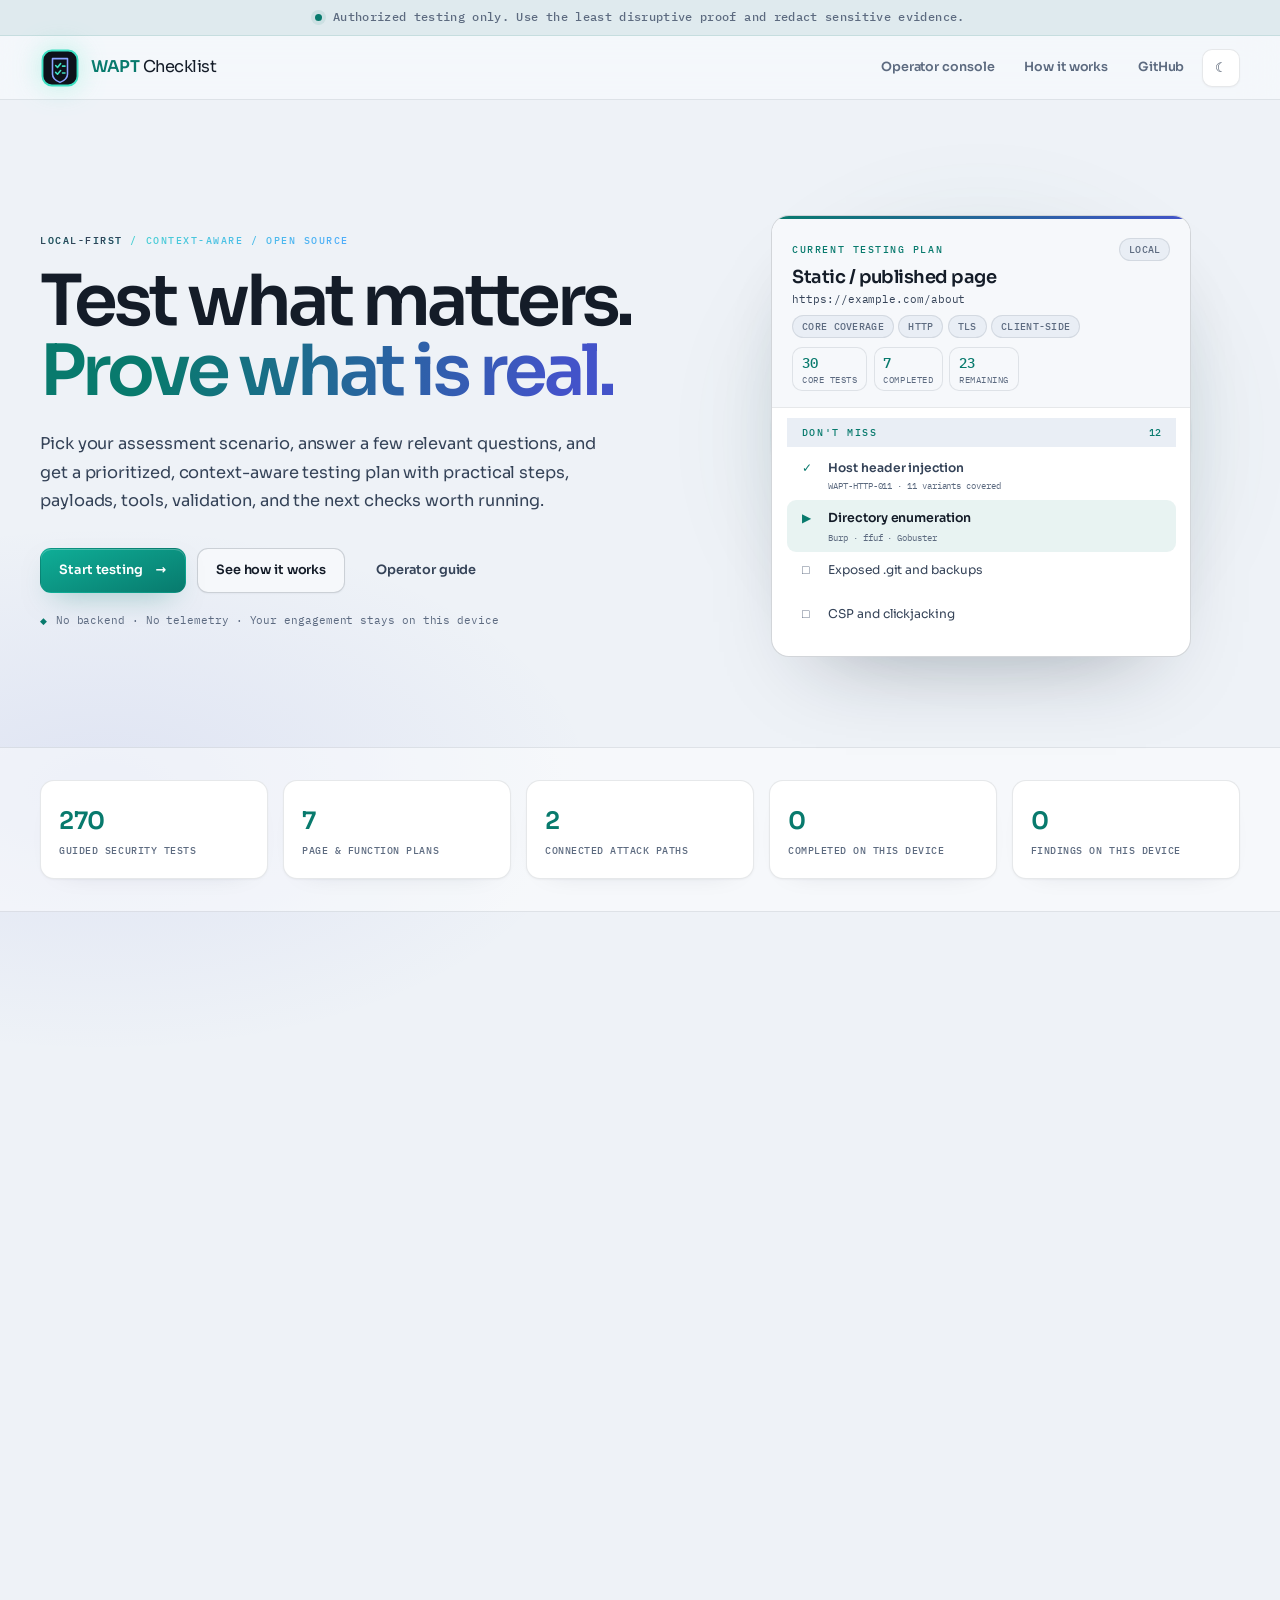
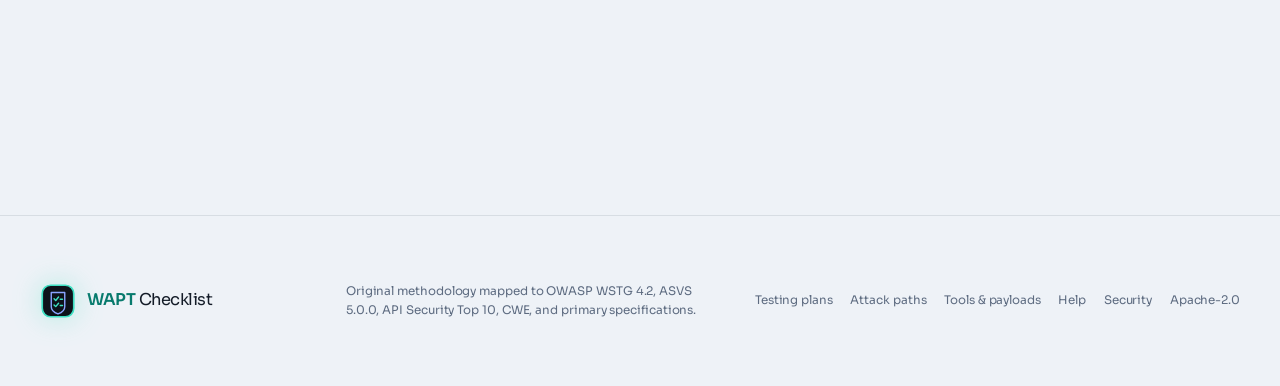
==== index.html @ 15ce688b "Practical-variant wave 1: JWT and OAuth/OIDC/SAML complete (r15) JWT 18/18 and OAuth/SAML 22/22 cata" ====
<!doctype html>
<html lang="en">
<head>
  <meta charset="utf-8">
  <meta name="viewport" content="width=device-width, initial-scale=1">
  <meta name="description" content="A practical VAPT operator console that builds a context-aware testing plan from your assessment scenario, with prioritized tests, payloads, tools, evidence, and local-only engagement progress.">
  <meta name="theme-color" content="#090d13">
  <meta http-equiv="Content-Security-Policy" content="default-src 'self'; connect-src 'self'; script-src 'self'; style-src 'self'; img-src 'self' data:; font-src 'self'; frame-src 'none'; object-src 'none'; base-uri 'self'; form-action 'self'">
  <title>WAPT Checklist — Practical VAPT operator console</title>
  <link rel="icon" href="assets/logo.svg" type="image/svg+xml">
  <link rel="preload" href="assets/fonts/sora-400.woff2" as="font" type="font/woff2" crossorigin>
  <link rel="preload" href="assets/fonts/sora-600.woff2" as="font" type="font/woff2" crossorigin>
  <link rel="prefetch" href="app.html" as="document">
  <script src="js/ui/theme-boot.js?v=1.0.0-r15"></script>
  <link rel="stylesheet" href="css/styles.css?v=1.0.0-r15">
  <link rel="stylesheet" href="css/polish.css?v=1.0.0-r15">
<link rel="stylesheet" href="css/identity.css?v=1.0.0-r15">
  <script type="module" src="js/ui/home.js?v=1.0.0-r15"></script>
</head>
<body>
  <a class="skip-link" href="#main">Skip to content</a>
  <div class="site-alert" role="note">
    <span class="status-dot" aria-hidden="true"></span>
    Authorized testing only. Use the least disruptive proof and redact sensitive evidence.
  </div>
  <header class="site-header">
    <a class="brand" href="index.html" aria-label="WAPT Checklist home">
      <img src="assets/logo.svg" width="40" height="40" alt="">
      <span><strong>WAPT</strong> Checklist</span>
    </a>
    <nav class="header-nav" aria-label="Primary navigation">
      <a href="app.html#dashboard">Operator console</a>
      <a href="methodology.html">How it works</a>
      <a href="https://github.com/AmitPal-CyberBuddy/WAPT-Checklist">GitHub</a>
      <button class="icon-button" type="button" data-theme-toggle aria-label="Switch color theme" title="Switch color theme">◐</button>
    </nav>
  </header>

  <main id="main">
    <section class="hero shell" aria-labelledby="hero-title">
      <div class="hero-copy">
        <p class="eyebrow"><span>LOCAL-FIRST</span> / CONTEXT-AWARE / OPEN SOURCE</p>
        <h1 id="hero-title">Test what matters.<br><em>Prove what is real.</em></h1>
        <p class="hero-lede">Pick your assessment scenario, answer a few relevant questions, and get a prioritized, context-aware testing plan with practical steps, payloads, tools, validation, and the next checks worth running.</p>
        <div class="hero-actions">
          <a class="button button-primary" href="app.html#dashboard" data-primary-action>Start testing <span aria-hidden="true">→</span></a>
          <a class="button button-secondary" href="methodology.html">See how it works</a>
          <a class="button button-quiet" href="docs.html?doc=operating">Operator guide</a>
        </div>
        <p class="privacy-note"><span aria-hidden="true">◆</span> No backend · No telemetry · Your engagement stays on this device</p>
      </div>
      <div class="hero-visual">
        <div class="hero-preview" role="img" aria-label="Preview of a static-page testing plan showing core coverage and prioritized tests.">
          <header class="hero-preview-head">
            <div class="hero-preview-kicker"><span class="micro-label">CURRENT TESTING PLAN</span><span class="chip">LOCAL</span></div>
            <h2>Static / published page</h2>
            <p>https://example.com/about</p>
            <div class="chip-row assessment-chips">
              <span class="chip">Core coverage</span>
              <span class="chip">HTTP</span>
              <span class="chip">TLS</span>
              <span class="chip">Client-side</span>
            </div>
            <div class="assessment-stats">
              <div class="assessment-stat"><strong>30</strong><span>core tests</span></div>
              <div class="assessment-stat"><strong>7</strong><span>completed</span></div>
              <div class="assessment-stat"><strong>23</strong><span>remaining</span></div>
            </div>
          </header>
          <section class="hero-preview-surface">
            <header><span class="micro-label">DON'T MISS</span><span>12</span></header>
            <ul>
              <li class="is-done"><span class="hero-preview-mark" aria-hidden="true">✓</span><span><strong>Host header injection</strong><small>WAPT-HTTP-011 · 11 variants covered</small></span></li>
              <li class="is-next"><span class="hero-preview-mark" aria-hidden="true">▶</span><span><strong>Directory enumeration</strong><small>Burp · ffuf · Gobuster</small></span></li>
              <li><span class="hero-preview-mark" aria-hidden="true">□</span><span>Exposed .git and backups</span></li>
              <li><span class="hero-preview-mark" aria-hidden="true">□</span><span>CSP and clickjacking</span></li>
            </ul>
          </section>
        </div>
      </div>
    </section>

    <section class="stats-band product-proof" aria-labelledby="proof-title">
      <h2 class="sr-only" id="proof-title">Built for practical testing</h2>
      <div class="project-metrics shell" aria-live="polite">
        <div class="project-metric"><strong data-project-metric="production_items" data-count-up>—</strong><span>Guided security tests</span></div>
        <div class="project-metric"><strong data-count-up>16</strong><span>Page &amp; function plans</span></div>
        <div class="project-metric"><strong data-project-metric="attack_chains" data-count-up>—</strong><span>Connected attack paths</span></div>
        <div class="project-metric"><strong data-stat="tested">0</strong><span>Completed on this device</span></div>
        <div class="project-metric"><strong data-stat="findings">0</strong><span>Findings on this device</span></div>
      </div>
    </section>

    <section class="section shell" aria-labelledby="workflow-title" data-reveal>
      <div class="section-heading">
        <p class="eyebrow">FROM SCOPE TO RETEST</p>
        <h2 id="workflow-title">One deliberate assessment loop</h2>
        <p>The workspace carries each engagement from scoping through evidence, reporting, and retesting.</p>
      </div>
      <ol class="pipeline">
        <li><strong>Scope</strong><span>Type, authentication, features.</span></li>
        <li><strong>Discover</strong><span>Recon, assets, routes, attack surface.</span></li>
        <li><strong>Prioritize</strong><span>Core checks first, specialist work when needed.</span></li>
        <li><strong>Test &amp; validate</strong><span>Practical steps, observations, and false-positive checks.</span></li>
        <li><strong>Report</strong><span>Validated impact and redacted evidence.</span></li>
        <li><strong>Retest</strong><span>Verdicts, variant coverage, residual risk.</span></li>
      </ol>
    </section>

    <section class="section shell" aria-labelledby="chains-title" data-reveal>
      <div class="section-heading">
        <p class="eyebrow">ATTACK PATHS</p>
        <h2 id="chains-title">Connected attack hypotheses</h2>
        <p>Directed graphs over stable test IDs, with per-node status and unlock hints inside the workspace.</p>
      </div>
      <div class="chain-preview" data-chain-preview aria-live="polite"><span class="sr-only">Loading attack chains…</span><div class="skeleton-stack" aria-hidden="true"><span class="skeleton wide"></span><span class="skeleton"></span><span class="skeleton short"></span></div></div>
    </section>

    <section class="section shell" aria-labelledby="product-title" data-reveal>
      <div class="section-heading">
        <p class="eyebrow">A METHODOLOGY, NOT A PAYLOAD DUMP</p>
        <h2 id="product-title">Built for the full assessment loop</h2>
        <p>Scope, test, validate, evidence, report, and retest from one static workspace.</p>
      </div>
      <div class="feature-grid">
        <article class="feature-card">
          <span class="feature-number">01</span>
          <h3>Context-driven plan</h3>
          <p>Set application type, authentication, and features. The workspace lists only the tests that apply — Host Header, CSP, JWT, IDOR — each with variants and copyable payloads.</p>
          <a href="app.html#dashboard">Start testing <span aria-hidden="true">→</span></a>
        </article>
        <article class="feature-card">
          <span class="feature-number">02</span>
          <h3>Know what to try next</h3>
          <p>Each test connects to the variants, tools, follow-up checks, observable behavior, and validation needed to prove real impact.</p>
          <a href="app.html#dashboard">Open a testing plan <span aria-hidden="true">→</span></a>
        </article>
        <article class="feature-card">
          <span class="feature-number">03</span>
          <h3>Private tester workflow</h3>
          <p>Statuses, notes, findings, and exports stay in localStorage. There is no account, sync service, or analytics endpoint.</p>
          <a href="app.html#dashboard">View workspace <span aria-hidden="true">→</span></a>
        </article>
      </div>
    </section>

    <section class="section principles-section" data-reveal>
      <div class="shell principles-layout">
        <div>
          <p class="eyebrow">OPERATING PRINCIPLES</p>
          <h2>Safe by default.<br>Rigorous by design.</h2>
        </div>
        <ul class="principle-list">
          <li><span>01</span><div><strong>Context before coverage</strong><p>Unknown answers widen the plan. Known exclusions reduce noise without deleting your recorded work.</p></div></li>
          <li><span>02</span><div><strong>Evidence before severity</strong><p>A scanner lead, absent header, or theoretical path is not a finding until behavior and impact are demonstrated.</p></div></li>
          <li><span>03</span><div><strong>Do no harm</strong><p>Disruptive methods carry stop conditions. Destructive and denial-of-service material remains review-only.</p></div></li>
        </ul>
      </div>
    </section>
  </main>

  <footer class="site-footer">
    <div class="shell site-footer-grid">
      <div class="brand footer-brand"><img src="assets/logo.svg" width="36" height="36" alt=""><span><strong>WAPT</strong> Checklist</span></div>
      <p>Original methodology mapped to OWASP WSTG 4.2, ASVS 5.0.0, API Security Top 10, CWE, and primary specifications.</p>
      <nav aria-label="Footer"><a href="app.html#dashboard">Testing plans</a><a href="app.html#chains">Attack paths</a><a href="app.html#payloads">Tools &amp; payloads</a><a href="docs.html?doc=operating">Help</a><a href="docs.html?doc=security">Security</a><a href="docs.html?doc=license">Apache-2.0</a></nav>
    </div>
  </footer>
</body>
</html>
---- css/styles.css ----
@font-face{font-family:Sora;src:url('../assets/fonts/sora-400.woff2') format('woff2');font-weight:400;font-style:normal;font-display:swap}
@font-face{font-family:Sora;src:url('../assets/fonts/sora-600.woff2') format('woff2');font-weight:600;font-style:normal;font-display:swap}
@font-face{font-family:'IBM Plex Mono';src:url('../assets/fonts/ibm-plex-mono-400.woff2') format('woff2');font-weight:400;font-style:normal;font-display:swap}
@font-face{font-family:'IBM Plex Mono';src:url('../assets/fonts/ibm-plex-mono-500.woff2') format('woff2');font-weight:500;font-style:normal;font-display:swap}

:root{
  color-scheme:dark;
  --paper:#07090d;--paper-2:#0a0e14;--surface:rgba(14,18,26,.78);--surface-2:rgba(21,27,38,.88);--surface-3:rgba(32,40,56,.92);
  --ink:#eef3f8;--ink-2:#c5ced8;--muted:#8b97a8;--brand:#3ee0c2;--brand-soft:rgba(62,224,194,.12);--accent-2:#8aa4ff;
  --high:#ff6b7a;--high-bg:rgba(255,107,122,.12);--high-line:rgba(255,107,122,.32);
  --med:#ffc857;--med-bg:rgba(255,200,87,.12);--med-line:rgba(255,200,87,.32);
  --low:#3ee0a6;--low-bg:rgba(62,224,166,.12);--low-line:rgba(62,224,166,.32);
  --info:#7aa2ff;--info-bg:rgba(122,162,255,.12);--info-line:rgba(122,162,255,.32);
  --line:rgba(197,206,216,.13);--line-strong:rgba(197,206,216,.22);--shadow:0 24px 70px rgba(0,0,0,.32);
  --radius:18px;--radius-sm:10px;--focus:0 0 0 4px rgba(62,224,194,.28);--section-space:clamp(4.75rem,7.5vw,6.5rem);
  --font-sans:Sora,ui-sans-serif,system-ui,-apple-system,"Segoe UI",sans-serif;
  --font-mono:'IBM Plex Mono',ui-monospace,"SF Mono",Menlo,Consolas,monospace;
}

:root[data-theme='light']{
  color-scheme:light;--paper:#f4f7fb;--paper-2:#edf2f7;--surface:rgba(255,255,255,.84);--surface-2:rgba(255,255,255,.94);--surface-3:rgba(234,240,247,.98);
  --ink:#101828;--ink-2:#344054;--muted:#5c6672;--brand:#087f6c;--brand-soft:rgba(8,127,108,.09);--accent-2:#344fb3;
  --high:#c41212;--high-bg:rgba(196,18,18,.08);--high-line:rgba(196,18,18,.25);
  --med:#a03e00;--med-bg:rgba(160,62,0,.08);--med-line:rgba(160,62,0,.24);
  --low:#016a3e;--low-bg:rgba(1,106,62,.08);--low-line:rgba(1,106,62,.24);
  --info:#175cd3;--info-bg:rgba(23,92,211,.08);--info-line:rgba(23,92,211,.24);
  --line:rgba(16,24,40,.11);--line-strong:rgba(16,24,40,.2);--shadow:0 24px 60px rgba(16,24,40,.13);
}

*{box-sizing:border-box}
html{scroll-behavior:smooth}
body{margin:0;background:var(--paper);color:var(--ink);font:400 15px/1.65 var(--font-sans);text-rendering:optimizeLegibility;transition:background-color .2s ease,color .2s ease}
body:not(.app-body){background-image:radial-gradient(circle at 76% 12%,rgba(62,224,194,.08),transparent 24rem),radial-gradient(circle at 20% 36%,rgba(138,164,255,.05),transparent 25rem)}
button,input{font:inherit}
a{color:inherit;text-decoration:none}
button,a,input{outline:none}a,button,input,select,textarea{transition:border-color .18s ease,background-color .18s ease,color .18s ease,box-shadow .18s ease,transform .18s ease}
button:focus-visible,a:focus-visible,input:focus-visible,[tabindex]:focus-visible{box-shadow:var(--focus);border-color:var(--brand)!important}
button{color:inherit}
img{display:block;max-width:100%}
code,kbd,.eyebrow,.context-kicker{font-family:var(--font-mono)}
kbd{padding:.1rem .38rem;border:1px solid var(--line-strong);border-radius:5px;background:var(--surface-3);font-size:.72rem;color:var(--muted)}
[hidden]{display:none!important}
.sr-only{position:absolute!important;width:1px;height:1px;padding:0;margin:-1px;overflow:hidden;clip:rect(0,0,0,0);white-space:nowrap;border:0}
.skip-link{position:fixed;z-index:1000;top:.75rem;left:.75rem;padding:.65rem 1rem;background:var(--brand);color:#05110f;border-radius:8px;transform:translateY(-180%);transition:transform .15s}
.skip-link:focus{transform:translateY(0)}
.shell{width:min(1180px,calc(100% - 40px));margin-inline:auto}

.site-alert{min-height:36px;display:flex;justify-content:center;align-items:center;gap:.65rem;padding:.4rem 1rem;background:var(--brand-soft);border-bottom:1px solid rgba(62,224,194,.18);color:var(--ink-2);font:500 .72rem/1.4 var(--font-mono);letter-spacing:.03em;text-align:center}
.status-dot{width:7px;height:7px;flex:0 0 auto;border-radius:50%;background:var(--brand);box-shadow:0 0 0 4px var(--brand-soft)}
.site-header{width:min(1180px,calc(100% - 40px));height:82px;margin:auto;display:flex;align-items:center;justify-content:space-between;border-bottom:1px solid var(--line)}
.brand{display:flex;align-items:center;gap:.7rem;font-size:1rem;letter-spacing:-.02em}
.brand span{white-space:nowrap}.brand strong{color:var(--brand);font-weight:600}.brand img{filter:drop-shadow(0 5px 14px rgba(62,224,194,.11))}
.header-nav{display:flex;align-items:center;gap:1.6rem;color:var(--ink-2);font-size:.82rem}
.header-nav a:hover,.site-footer a:hover,.sidebar-foot>a:hover{color:var(--brand)}
.icon-button{display:grid;place-items:center;width:38px;height:38px;padding:0;border:1px solid var(--line);border-radius:10px;background:var(--surface);cursor:pointer}
.icon-button:hover{border-color:var(--line-strong);background:var(--surface-3)}

.hero{min-height:600px;display:grid;grid-template-columns:1.03fr .97fr;gap:clamp(2.5rem,5vw,4.5rem);align-items:center;padding-block:clamp(4rem,6vw,4.75rem)}
.eyebrow{margin:0 0 1.15rem;color:var(--muted);font-size:.69rem;font-weight:500;letter-spacing:.16em;text-transform:uppercase}.eyebrow span{color:var(--brand)}
h1,h2,h3,p{margin-top:0}h1,h2,h3{line-height:1.12;letter-spacing:-.035em}
.hero h1{max-width:720px;margin-bottom:1.35rem;font-size:clamp(2.85rem,5vw,4.65rem);font-weight:600;text-wrap:balance}.hero h1 em{color:var(--brand);font-style:normal}
.hero-lede{max-width:650px;margin-bottom:2rem;color:var(--ink-2);font-size:1.08rem;line-height:1.78}
.hero-actions{display:flex;flex-wrap:wrap;gap:.75rem;margin-bottom:1.2rem}
.button{min-height:46px;display:inline-flex;justify-content:center;align-items:center;gap:.8rem;padding:.75rem 1.15rem;border:1px solid var(--line-strong);border-radius:var(--radius-sm);background:var(--surface);font-size:.82rem;font-weight:600;cursor:pointer}
.button:hover{transform:translateY(-1px);border-color:var(--brand)}.button-primary{background:var(--brand);border-color:var(--brand);color:#04120f}.button-primary:hover{background:#6bead2}.button-secondary{background:var(--surface-2)}.button-quiet{background:transparent;color:var(--ink-2)}
.privacy-note{display:flex;align-items:center;gap:.55rem;color:var(--muted);font:400 .72rem/1.5 var(--font-mono)}.privacy-note span{color:var(--brand);font-size:.55rem}
.hero-visual{position:relative;min-height:430px;display:grid;place-items:center;isolation:isolate}
.hero-visual:before{content:"";position:absolute;width:min(420px,90%);height:min(420px,90%);border:1px solid rgba(62,224,194,.1);border-radius:50%;box-shadow:0 0 80px rgba(62,224,194,.06);pointer-events:none}
.hero-preview{position:relative;z-index:1;width:min(420px,100%);border:1px solid var(--line);border-left:3px solid var(--brand);border-radius:12px;background:var(--surface);box-shadow:var(--shadow);overflow:hidden}
.hero-preview-head{padding:1rem 1.1rem .85rem}
.hero-preview-kicker{display:flex;justify-content:space-between;align-items:center;gap:.6rem;margin-bottom:.35rem}
.hero-preview-kicker .micro-label{margin:0}
.hero-preview-head h2{margin:0 0 .2rem;font-size:1.2rem;letter-spacing:-.03em}
.hero-preview-head>p{margin:0;color:var(--ink-2);font:400 .68rem/1.5 var(--font-mono)}
.hero-preview-head .assessment-chips{margin:.5rem 0 .15rem}
.hero-preview-head .assessment-stats{margin:.55rem 0 0}
.hero-preview-surface{border-top:1px solid var(--line)}
.hero-preview-surface>header{display:flex;justify-content:space-between;align-items:baseline;padding:.5rem .95rem;background:var(--surface-3)}
.hero-preview-surface>header .micro-label{margin:0}
.hero-preview-surface>header span:last-child{color:var(--brand);font:500 .62rem var(--font-mono)}
.hero-preview-surface ul{margin:0;padding:.15rem 0 .25rem;list-style:none}
.hero-preview-surface li{display:flex;align-items:flex-start;gap:.6rem;padding:.4rem .95rem;color:var(--ink-2);font-size:.76rem}
.hero-preview-surface li small{display:block;margin-top:.1rem;color:var(--muted);font:400 .58rem var(--font-mono)}
.hero-preview-mark{width:1.05rem;color:var(--muted);font-family:var(--font-mono)}
.hero-preview-surface li.is-next{background:var(--brand-soft);color:var(--ink)}
.hero-preview-surface li.is-next .hero-preview-mark{color:var(--brand)}
.hero-preview-surface li.is-next strong{font-size:.78rem}

/* Purposeful motion: quiet orientation cues, never required to understand or use the interface. */
::selection{background:rgba(62,224,194,.28);color:var(--ink)}
@keyframes rise-in{from{opacity:0;transform:translateY(16px)}to{opacity:1;transform:translateY(0)}}
@keyframes visual-in{from{opacity:0;transform:translate3d(24px,10px,0) scale(.98)}to{opacity:1;transform:translate3d(0,0,0) scale(1)}}
@keyframes view-in{from{opacity:0;transform:translateY(8px)}to{opacity:1;transform:translateY(0)}}
@keyframes status-pulse{0%,100%{box-shadow:0 0 0 4px var(--brand-soft)}50%{box-shadow:0 0 0 7px transparent}}
.hero-copy>*{animation:rise-in .58s cubic-bezier(.2,.7,.2,1) both}.hero-copy>.eyebrow{animation-delay:.04s}.hero-copy>h1{animation-delay:.1s}.hero-copy>.hero-lede{animation-delay:.17s}.hero-copy>.hero-actions{animation-delay:.24s}.hero-copy>.privacy-note{animation-delay:.31s}
.hero-visual{animation:visual-in .72s .18s cubic-bezier(.2,.7,.2,1) both}.hero-preview{animation:rise-in .6s .22s cubic-bezier(.2,.7,.2,1) both}.status-dot{animation:status-pulse 2.8s ease-in-out infinite}
.content-page .site-header,.document-layout,.workflow-document{animation:rise-in .48s cubic-bezier(.2,.7,.2,1) both}.document-layout,.workflow-document{animation-delay:.08s}.method-hero>div:first-child{animation:rise-in .58s .05s cubic-bezier(.2,.7,.2,1) both}.method-model{animation:visual-in .65s .14s cubic-bezier(.2,.7,.2,1) both}.view:not([hidden]){animation:view-in .28s ease both}

.stats-band{border-block:1px solid var(--line);background:rgba(14,18,26,.35)}
:root[data-theme='light'] .stats-band{background:rgba(255,255,255,.45)}
.stats{min-height:126px;display:grid;grid-template-columns:repeat(4,1fr)}.stat{display:flex;flex-direction:column;justify-content:center;align-items:center;border-right:1px solid var(--line)}.stat:first-child{border-left:1px solid var(--line)}.stat strong{color:var(--brand);font:500 2rem/1 var(--font-mono)}.stat span{margin-top:.5rem;color:var(--muted);font-size:.72rem;text-transform:uppercase;letter-spacing:.08em}
.section{padding-block:var(--section-space)}.section-heading{max-width:710px;margin-bottom:clamp(2rem,4vw,3rem)}.section h2{margin-bottom:1rem;font-size:clamp(2rem,4vw,3.5rem)}.section-heading>p:last-child{color:var(--muted);font-size:1rem}
.feature-grid{display:grid;grid-template-columns:repeat(3,1fr);gap:1rem}.feature-card{min-height:285px;padding:1.6rem;border:1px solid var(--line);border-radius:var(--radius);background:linear-gradient(150deg,var(--surface-2),var(--surface));transition:border-color .2s,transform .2s}.feature-card:hover{border-color:rgba(62,224,194,.35);transform:translateY(-3px)}.feature-number{font:500 .68rem var(--font-mono);color:var(--brand)}.feature-card h3{margin:3.35rem 0 .8rem;font-size:1.3rem}.feature-card p{color:var(--muted);font-size:.84rem}.feature-card a{display:inline-block;margin-top:1rem;color:var(--brand);font-size:.78rem;font-weight:600}
.principles-section{border-top:1px solid var(--line);background:linear-gradient(90deg,rgba(62,224,194,.025),transparent)}.principles-layout{display:grid;grid-template-columns:.8fr 1.2fr;gap:7rem}.principle-list{list-style:none;padding:0;margin:0}.principle-list li{display:grid;grid-template-columns:50px 1fr;gap:1rem;padding:1.4rem 0;border-top:1px solid var(--line)}.principle-list>li>span{color:var(--brand);font:500 .7rem var(--font-mono)}.principle-list strong{font-size:1rem}.principle-list p{margin:.35rem 0 0;color:var(--muted);font-size:.82rem}
.site-footer{min-height:180px;display:grid;grid-template-columns:1fr 1.4fr auto;gap:3rem;align-items:center;border-top:1px solid var(--line);color:var(--muted);font-size:.72rem}.site-footer p{margin:0}.site-footer nav{display:flex;gap:1.1rem}.footer-brand{color:var(--ink)}

/* Application shell */
.app-body{min-height:100vh;overflow-x:hidden;background:var(--paper-2)}
.app-layout{min-height:100vh;display:grid;grid-template-columns:272px minmax(0,1fr)}
.sidebar{position:sticky;top:0;height:100vh;z-index:30;display:flex;flex-direction:column;padding:.8rem .65rem;background:var(--paper);border-right:1px solid var(--line);overflow-y:auto;scrollbar-width:thin}.sidebar-top{display:flex;align-items:center;justify-content:space-between;padding:.2rem .35rem .6rem}.sidebar-close{display:none}.app-nav,.category-nav{margin-top:.7rem}.nav-label-row{display:flex;justify-content:space-between;align-items:center}.nav-label-row>span{color:var(--muted);font:400 .64rem var(--font-mono)}.nav-label{margin:.25rem .7rem .55rem;color:var(--muted);font:500 .61rem var(--font-mono);text-transform:uppercase;letter-spacing:.13em}
.app-nav a,.category-list a{display:flex;align-items:center;gap:.7rem;min-height:36px;padding:.4rem .6rem;border:1px solid transparent;border-radius:9px;color:var(--muted);font-size:.76rem}.app-nav a>span{width:18px;color:var(--ink-2);font-family:var(--font-mono);text-align:center}.app-nav a small{margin-left:auto;padding:.05rem .3rem;border-radius:4px;background:var(--surface-3);font:400 .52rem var(--font-mono)}.app-nav a:hover,.category-list a:hover{color:var(--ink);background:var(--surface)}.app-nav a[aria-current='page']{color:var(--brand);border-color:rgba(62,224,194,.17);background:var(--brand-soft)}.app-nav a[aria-current='page']>span{color:var(--brand)}
.category-list{display:grid;gap:.1rem}.category-list a{min-height:30px;padding:.3rem .6rem}.category-list a span:first-child{width:22px;color:var(--muted);font:400 .57rem var(--font-mono)}.category-list a strong{overflow:hidden;text-overflow:ellipsis;white-space:nowrap;font-weight:400}.category-list a em{margin-left:auto;color:var(--muted);font:400 .59rem var(--font-mono);font-style:normal}.loading-line{margin:.7rem;color:var(--muted);font-size:.7rem}.sidebar-foot{margin-top:auto;padding-top:1rem}.local-card{display:flex;align-items:center;gap:.65rem;padding:.8rem;border:1px solid rgba(62,224,194,.16);border-radius:10px;background:var(--brand-soft)}.local-card>span{color:var(--brand);font-size:.55rem}.local-card strong,.local-card small{display:block}.local-card strong{font-size:.67rem}.local-card small{color:var(--muted);font-size:.58rem}.sidebar-foot>a{display:flex;justify-content:space-between;margin:.8rem .6rem 0;color:var(--muted);font-size:.65rem}.sidebar-scrim{position:fixed;z-index:25;inset:0;background:rgba(0,0,0,.64);backdrop-filter:blur(2px)}
.workspace{min-width:0;min-height:100vh}.authorization-bar{height:26px;display:flex;align-items:center;justify-content:center;gap:.55rem;background:var(--brand-soft);border-bottom:1px solid rgba(62,224,194,.14);color:var(--muted);font:400 .6rem var(--font-mono)}.authorization-bar .status-dot{width:5px;height:5px}.authorization-bar>span:not(.status-dot){opacity:.5}
.workspace-header{position:sticky;z-index:20;top:0;height:64px;display:flex;align-items:center;gap:1rem;padding:0 clamp(1.2rem,4vw,3.6rem);background:color-mix(in srgb,var(--paper-2) 90%,transparent);border-bottom:1px solid var(--line);backdrop-filter:blur(16px)}.mobile-menu{display:none}.engagement-identity{display:grid}.engagement-identity strong{font-size:.8rem}.engagement-identity small{color:var(--muted);font:400 .6rem var(--font-mono)}.context-kicker{color:var(--brand);font-size:.52rem;letter-spacing:.12em}.workspace-actions{display:flex;align-items:center;gap:.55rem;margin-left:auto}.search-trigger{height:38px;display:flex;align-items:center;gap:.65rem;padding:0 .7rem;border:1px solid var(--line);border-radius:9px;background:var(--surface);color:var(--muted);font-size:.68rem;cursor:pointer}.search-trigger kbd{margin-left:.8rem}
.view{max-width:1240px;margin:auto;padding:clamp(.9rem,1.8vw,1.3rem) clamp(.9rem,2.4vw,1.8rem)}.view-heading{display:flex;justify-content:space-between;align-items:end;gap:1.2rem;margin-bottom:.8rem}.view-heading h1{margin:0 0 .2rem;font-size:clamp(1.3rem,2vw,1.8rem)}.view-heading p:last-child{max-width:820px;margin:0;color:var(--muted);font-size:.73rem;line-height:1.45}.compact-heading{margin-bottom:.45rem}.view-intro{max-width:800px;margin-bottom:1.1rem;color:var(--muted);font-size:.8rem}.category-rationale{max-width:760px;margin:.5rem 0 0;padding:.4rem .7rem;border-left:2px solid var(--brand);background:var(--brand-soft);color:var(--ink-2);font-size:.72rem;line-height:1.6}
.dashboard-grid{display:grid;grid-template-columns:repeat(4,1fr);gap:.6rem;margin-bottom:.65rem}.metric-card{padding:.8rem;border:1px solid var(--line);border-radius:var(--radius-sm);background:var(--surface)}.metric-card span,.metric-card small{display:block;color:var(--muted);font-size:.65rem}.metric-card strong{display:block;margin:.35rem 0 .1rem;color:var(--brand);font:500 1.35rem var(--font-mono)}
.panel{padding:1rem;border:1px solid var(--line);border-radius:var(--radius);background:var(--surface)}.empty-panel{min-height:200px;display:flex;flex-direction:column;align-items:center;justify-content:center;text-align:center}.empty-icon{display:grid;place-items:center;width:52px;height:52px;margin-bottom:1.1rem;border:1px solid rgba(62,224,194,.23);border-radius:14px;background:var(--brand-soft);color:var(--brand);font:500 1.3rem var(--font-mono)}.empty-panel h2{margin-bottom:.6rem;font-size:1.25rem}.empty-panel p{max-width:550px;color:var(--muted);font-size:.8rem}.empty-panel a{color:var(--brand);font-size:.76rem;font-weight:600}
.catalog-grid{display:grid;grid-template-columns:repeat(3,1fr);gap:.8rem}.category-card{display:flex;flex-direction:column;min-height:155px;padding:1.15rem;border:1px solid var(--line);border-radius:12px;background:var(--surface)}.category-card:hover{border-color:rgba(62,224,194,.25)}.category-card>span{color:var(--brand);font:500 .59rem var(--font-mono)}.category-card h2{margin:.7rem 0 .4rem;font-size:.9rem}.category-card p{margin:0;color:var(--muted);font-size:.68rem}.category-card footer{display:flex;justify-content:space-between;margin-top:auto;padding-top:.8rem;color:var(--muted);font:400 .58rem var(--font-mono)}
.search-placeholder{max-width:800px}.search-placeholder label{display:block;margin-bottom:.7rem;font-size:.75rem}.search-field{height:52px;display:flex;align-items:center;gap:.7rem;padding:0 1rem;border:1px solid var(--line-strong);border-radius:10px;background:var(--paper)}.search-field input{min-width:0;flex:1;border:0;background:transparent;color:var(--ink)}.search-field input::placeholder{color:var(--muted)}.search-placeholder>p{margin:1rem 0 0;color:var(--muted);font-size:.72rem}
.workspace-footer{display:flex;justify-content:space-between;max-width:1240px;margin:auto;padding:.8rem clamp(1.2rem,4vw,3.6rem);border-top:1px solid var(--line);color:var(--muted);font:400 .58rem var(--font-mono)}

/* Wizard */
.wizard-shell{border:1px solid var(--line);border-radius:var(--radius);background:linear-gradient(145deg,var(--surface-2),var(--surface));box-shadow:0 16px 50px rgba(0,0,0,.12);overflow:clip}.wizard-progress{height:4px;background:var(--line);overflow:hidden}.wizard-progress progress{display:block;width:100%;height:4px;border:0;background:transparent;appearance:none}.wizard-progress progress::-webkit-progress-bar{background:transparent}.wizard-progress progress::-webkit-progress-value{background:linear-gradient(90deg,var(--brand),var(--accent-2));transition:width .25s ease}.wizard-progress progress::-moz-progress-bar{background:linear-gradient(90deg,var(--brand),var(--accent-2));transition:width .25s ease}.wizard-meta{display:flex;justify-content:space-between;padding:1rem 1.4rem 0;color:var(--muted);font:500 .6rem var(--font-mono);letter-spacing:.07em}.wizard-body{padding:clamp(1rem,2.2vw,1.6rem) clamp(1rem,2.4vw,1.8rem)}.wizard-question{max-width:850px}.wizard-question h2{margin-bottom:.65rem;font-size:clamp(1.45rem,3vw,2.15rem)}.wizard-question>p{margin-bottom:1.7rem;color:var(--muted);font-size:.82rem}.wizard-step-id{display:block;margin-bottom:.75rem;color:var(--brand);font:500 .61rem var(--font-mono);letter-spacing:.12em}.option-grid{display:grid;grid-template-columns:repeat(2,minmax(0,1fr));gap:.7rem}.option-card{position:relative;min-height:70px;display:flex;align-items:center;gap:.8rem;padding:.85rem 1rem;border:1px solid var(--line);border-radius:10px;background:var(--surface);cursor:pointer}.option-card:hover{border-color:var(--line-strong);background:var(--surface-3)}.option-card:has(input:checked){border-color:rgba(62,224,194,.5);background:var(--brand-soft)}.option-card input{position:absolute;opacity:0;pointer-events:none}.option-card:has(input:focus-visible){border-color:var(--brand);box-shadow:var(--focus)}.option-control{width:19px;height:19px;flex:0 0 auto;display:grid;place-items:center;border:1px solid var(--line-strong);border-radius:50%;background:var(--paper)}.option-card[data-multi] .option-control{border-radius:5px}.option-card input:checked+.option-control{border-color:var(--brand);background:var(--brand)}.option-card input:checked+.option-control:after{content:"✓";color:#06120f;font:bold 12px var(--font-sans)}.option-copy strong,.option-copy small{display:block}.option-copy strong{font-size:.77rem}.option-copy small{margin-top:.13rem;color:var(--muted);font-size:.62rem}
.wizard-footer{display:flex;justify-content:space-between;align-items:center;padding:1rem 1.4rem;border-top:1px solid var(--line)}.wizard-footer-actions{display:flex;gap:.6rem}.wizard-skip{border:0;background:transparent;color:var(--muted);font-size:.7rem;cursor:pointer}.wizard-skip:hover{color:var(--ink)}
.target-fields{display:grid;gap:1rem;max-width:760px}.field-group label{display:block;margin-bottom:.42rem;color:var(--ink-2);font-size:.7rem}.field-group input{width:100%;height:48px;padding:0 .9rem;border:1px solid var(--line-strong);border-radius:9px;background:var(--paper);color:var(--ink)}.field-group small{display:block;margin-top:.4rem;color:var(--muted);font-size:.6rem}.preset-heading{margin:2.1rem 0 .8rem;color:var(--muted);font:500 .62rem var(--font-mono);letter-spacing:.1em}.preset-grid{display:grid;grid-template-columns:repeat(2,1fr);gap:.7rem}.preset-card{min-height:100px;padding:1rem;border:1px solid var(--line);border-radius:10px;background:var(--surface);text-align:left;cursor:pointer}.preset-card:hover,.preset-card[aria-pressed='true']{border-color:rgba(62,224,194,.45);background:var(--brand-soft)}.preset-card strong,.preset-card span{display:block}.preset-card strong{margin-bottom:.3rem;font-size:.74rem}.preset-card span{color:var(--muted);font-size:.62rem}.preset-card em{display:block;margin-bottom:.5rem;color:var(--brand);font:500 .56rem var(--font-mono);font-style:normal}.hint-list{display:flex;flex-wrap:wrap;gap:.4rem;margin:.7rem 0 0;padding:0;list-style:none}.hint-list li{padding:.25rem .48rem;border:1px solid var(--info-line);border-radius:6px;background:var(--info-bg);color:var(--info);font:400 .57rem var(--font-mono)}
.wizard-summary{display:grid;grid-template-columns:1fr 1fr;gap:2rem}.summary-context{display:grid;gap:.45rem}.summary-row{display:flex;justify-content:space-between;align-items:center;gap:1rem;padding:.4rem 0;border-bottom:1px solid var(--line);font-size:.7rem}.summary-row span{color:var(--muted)}.summary-row strong{max-width:60%;font:500 .64rem var(--font-mono);text-align:right}.summary-message{padding:1.2rem;border:1px solid rgba(62,224,194,.2);border-radius:12px;background:var(--brand-soft)}.summary-message strong{display:block;margin-bottom:.45rem}.summary-message p{margin:0;color:var(--muted);font-size:.72rem}.completion-note{margin-top:1rem;color:var(--muted);font-size:.62rem}

@media (max-width:1050px){.hero{grid-template-columns:1fr;gap:1rem;padding-block:60px}.hero-copy{max-width:820px}.hero-visual{min-height:auto;padding-bottom:1rem}.hero-preview{width:min(420px,100%)}.feature-grid{grid-template-columns:1fr 1fr}.feature-card:last-child{grid-column:span 2}.principles-layout{gap:3rem}.catalog-grid{grid-template-columns:repeat(2,1fr)}}
@media (max-width:820px){.header-nav a:not(:first-child){display:none}.stats{grid-template-columns:repeat(2,1fr)}.stat:nth-child(3){border-left:1px solid var(--line)}.stat:nth-child(-n+2){border-bottom:1px solid var(--line)}.principles-layout{grid-template-columns:1fr}.site-footer{grid-template-columns:1fr;padding-block:2.5rem;gap:1.2rem}.app-layout{display:block}.sidebar{position:fixed;left:0;transform:translateX(-102%);width:min(88vw,300px);transition:transform .2s ease}.sidebar[data-open='true']{transform:translateX(0)}.sidebar-close,.mobile-menu{display:grid}.dashboard-grid{grid-template-columns:repeat(2,1fr)}.wizard-summary{grid-template-columns:1fr}.workspace-header{padding-inline:1rem}.authorization-bar{font-size:.62rem}.view{padding-inline:1rem}.catalog-grid{grid-template-columns:1fr 1fr}}
@media (max-width:600px){.shell,.site-header{width:min(100% - 28px,1180px)}.site-header{height:70px}.header-nav{gap:.7rem}.hero{min-height:auto;padding-block:48px}.hero h1{font-size:clamp(2.35rem,11vw,3.35rem)}.hero-lede{font-size:.95rem}.hero-actions{display:grid}.button{width:100%}.hero-visual{min-height:auto}.hero-preview{width:100%}.stats{min-height:200px}.stat strong{font-size:1.55rem}.section{padding-block:68px}.feature-grid{grid-template-columns:1fr}.feature-card:last-child{grid-column:auto}.feature-card{min-height:250px}.feature-card h3{margin-top:3rem}.principles-layout{gap:2rem}.site-footer nav{flex-wrap:wrap}.view-heading{align-items:start;flex-direction:column}.compact-heading{flex-direction:row;align-items:center}.compact-heading .button{width:auto}.workspace-actions .search-trigger{width:38px;padding:0;justify-content:center}.search-trigger:not(:focus) :not(:first-child){display:none}.dashboard-grid{grid-template-columns:1fr 1fr}.catalog-grid,.option-grid,.preset-grid{grid-template-columns:1fr}.wizard-footer{padding:.8rem}.wizard-footer .button{width:auto}.wizard-meta{padding-inline:.9rem}.authorization-bar>span:not(.status-dot){display:none}.workspace-footer{flex-direction:column;gap:.35rem}}
@media (prefers-reduced-motion:reduce){html{scroll-behavior:auto}*,*:before,*:after{scroll-behavior:auto!important;transition-duration:.01ms!important;animation:none!important}.button:hover,.feature-card:hover,.method-category:hover,.workflow-timeline li:hover{transform:none!important}}

/* Phase 5 engagement workspace */
.heading-actions,.panel-actions,.panel-heading,.heading-actions{display:flex;align-items:center;gap:.55rem}.heading-actions{flex-wrap:wrap;justify-content:flex-end}.heading-actions .button,.panel-actions .button{min-height:38px;padding:.5rem .75rem;font-size:.68rem}
.dashboard-columns{display:grid;grid-template-columns:1.1fr .9fr;gap:.65rem;margin:.7rem 0}.dashboard-panel{padding:.85rem}.panel-heading{justify-content:space-between;margin-bottom:.65rem}.panel-heading h2{margin:0;font-size:1.05rem}.panel-heading .eyebrow{margin-bottom:.35rem}.findings-panel{margin-bottom:1rem}.progress-list{display:grid;gap:.45rem}.progress-row{display:grid;gap:.35rem;padding:.5rem;border-radius:8px}.progress-row:hover{background:var(--surface-3)}.progress-label{display:flex;justify-content:space-between;gap:1rem;font-size:.68rem}.progress-label span{color:var(--muted);font-family:var(--font-mono)}.progress-row progress{width:100%;height:6px;border:0;border-radius:20px;overflow:hidden;background:var(--line);appearance:none}.progress-row progress::-webkit-progress-bar{background:var(--line)}.progress-row progress::-webkit-progress-value{background:var(--brand)}.progress-row progress::-moz-progress-bar{background:var(--brand)}
.suggested-row{display:flex;align-items:flex-start;gap:.7rem;padding:.5rem 0;border-bottom:1px solid var(--line)}.suggested-row:last-child{border:0}.suggested-row>div{min-width:0}.suggested-row strong,.suggested-row small{display:block}.suggested-row strong{font-size:.72rem;line-height:1.35}.suggested-row small{margin-top:.2rem;color:var(--muted);font-size:.58rem}.empty-copy{margin:0;color:var(--muted);font-size:.72rem}.findings-table{width:100%;border-collapse:collapse;font-size:.67rem}.findings-table th,.findings-table td{padding:.65rem;text-align:left;border-bottom:1px solid var(--line);vertical-align:top}.findings-table th{color:var(--muted);font:500 .58rem var(--font-mono);text-transform:uppercase}.findings-table a{color:var(--brand);font-family:var(--font-mono)}.import-message{min-height:1.2rem;margin:.7rem 0 0;color:var(--brand);font-size:.65rem}
.filter-panel{padding:.7rem;margin-bottom:.6rem}.filter-grid{display:grid;grid-template-columns:2fr repeat(5,minmax(110px,1fr));gap:.65rem;align-items:end}.filter-field{display:grid;gap:.3rem;min-width:0}.filter-field>span{color:var(--muted);font:500 .56rem var(--font-mono);text-transform:uppercase;letter-spacing:.06em}.filter-field input,.filter-field select,.status-select,.notes-section textarea{width:100%;border:1px solid var(--line-strong);border-radius:8px;background:var(--paper);color:var(--ink)}.filter-field input,.filter-field select{height:40px;padding:0 .65rem;font-size:.67rem}.filter-search{grid-column:span 2}.filter-reset{min-height:40px;padding:.4rem .65rem;font-size:.64rem}.result-summary{margin:.45rem 0;color:var(--muted);font:400 .62rem var(--font-mono)}.test-list{display:grid;gap:.6rem}.test-card{border:1px solid var(--line);border-left:3px solid var(--line-strong);border-radius:12px;background:var(--surface);overflow:hidden}.test-card.severity-critical,.test-card.severity-high{border-left-color:var(--high)}.test-card.severity-medium{border-left-color:var(--med)}.test-card.severity-low{border-left-color:var(--low)}.test-card.severity-informational{border-left-color:var(--info)}.test-card-header{display:flex;justify-content:space-between;gap:1rem;padding:1rem}.test-identity{min-width:0}.test-identity h3{margin:.55rem 0 .35rem;font-size:.95rem;letter-spacing:-.02em}.test-objective{margin:0;max-width:900px;color:var(--muted);font-size:.7rem}.chip-row{display:flex;flex-wrap:wrap;gap:.3rem}.chip{display:inline-flex;align-items:center;min-height:21px;padding:.12rem .42rem;border:1px solid var(--line);border-radius:100px;color:var(--muted);background:var(--surface-3);font:500 .56rem var(--font-mono);text-transform:uppercase}.id-chip{color:var(--brand);border-color:rgba(62,224,194,.25);background:var(--brand-soft);text-transform:none}.severity-chip.critical,.severity-chip.high{color:var(--high);border-color:var(--high-line);background:var(--high-bg)}.severity-chip.medium{color:var(--med);border-color:var(--med-line);background:var(--med-bg)}.severity-chip.low{color:var(--low);border-color:var(--low-line);background:var(--low-bg)}.severity-chip.informational{color:var(--info);border-color:var(--info-line);background:var(--info-bg)}.applicability-chip.active{color:var(--low)}.applicability-chip.confirm{color:var(--med)}.applicability-chip.na_context{color:var(--muted)}.blocked-chip{color:var(--high)}.test-controls{flex:0 0 175px}.status-select{height:38px;padding:0 .55rem;font-size:.62rem}.applicability-reason{padding:.5rem 1rem;border-top:1px solid var(--line);border-bottom:1px solid var(--line);background:var(--surface-3);color:var(--muted);font:400 .57rem var(--font-mono)}
.method-details>summary{padding:.65rem 1rem;border-top:1px solid var(--line);color:var(--brand);font-size:.67rem;cursor:pointer;list-style-position:inside}.method-body{display:grid;gap:.7rem;padding:.7rem;border-top:1px solid var(--line)}.method-section{min-width:0;padding:.85rem;border:1px solid var(--line);border-radius:9px;background:var(--paper)}.method-section h4{margin:0 0 .55rem;color:var(--ink-2);font-size:.7rem}.method-section p,.method-section li{color:var(--muted);font-size:.68rem}.method-section p:last-child,.method-section ul,.method-section ol{margin-bottom:0}.method-section ul,.method-section ol{padding-left:1.25rem}.method-section pre{max-width:100%;overflow:auto;padding:.8rem;border-radius:7px;background:#05070a;color:#dbe7e4;font:400 .62rem/1.6 var(--font-mono);white-space:pre-wrap}.behavior-grid{display:grid;grid-template-columns:1fr 1fr;gap:.85rem}.example-block+.example-block{margin-top:.7rem}.example-label{display:block;margin:.4rem 0;color:var(--brand);font:500 .55rem var(--font-mono)}.variant-box{padding:.7rem;border-left:2px solid var(--accent-2);background:var(--surface-3)}.variant-box+.variant-box{margin-top:.6rem}.variant-box>strong{font:500 .58rem var(--font-mono);color:var(--accent-2)}.variant-box .method-section{padding:.5rem 0;border:0;background:transparent}.method-note,.mapping-line{font-family:var(--font-mono)}.notes-section label>span{display:block;margin-bottom:.45rem;font-size:.68rem}.notes-section textarea{padding:.7rem;resize:vertical;font-size:.68rem;line-height:1.5}.retest-control{display:flex!important;align-items:center;gap:.4rem;margin:.65rem 0;font-size:.68rem}.retest-control input{width:auto}.notes-section .button{width:auto;min-height:36px;margin-top:.55rem;font-size:.63rem}
select:focus-visible,textarea:focus-visible{box-shadow:var(--focus);border-color:var(--brand)!important;outline:none}
@media (max-width:1150px){.filter-grid{grid-template-columns:repeat(4,1fr)}.filter-search{grid-column:span 2}}
@media (max-width:820px){.dashboard-columns{grid-template-columns:1fr}.filter-grid{grid-template-columns:repeat(2,1fr)}.panel-heading{align-items:flex-start;flex-direction:column}.panel-actions{flex-wrap:wrap}.findings-table{display:block;overflow-x:auto}.test-card-header{flex-direction:column}.test-controls{flex:auto;width:100%}.behavior-grid{grid-template-columns:1fr}}
@media (max-width:600px){.heading-actions{width:100%}.heading-actions .button{width:100%}.filter-grid{grid-template-columns:1fr}.filter-search{grid-column:auto}.test-card-header{padding:.8rem}.method-body{padding:.7rem}.panel-actions .button{width:auto}.dashboard-panel{padding:.85rem}}
.method-section-heading{display:flex;align-items:center;justify-content:space-between;gap:.7rem;margin-bottom:.55rem}.method-section-heading h4{margin:0}.copy-button{padding:.15rem .4rem;border:1px solid var(--line);border-radius:5px;background:var(--surface-3);color:var(--muted);font:500 .52rem var(--font-mono);cursor:pointer}.copy-button:hover{color:var(--brand);border-color:rgba(62,224,194,.35)}

/* Phase 7 chains, payloads, and workflows */
.chain-browser{display:grid;grid-template-columns:repeat(2,minmax(0,1fr));gap:1rem}.chain-card{border:1px solid var(--line);border-radius:14px;background:var(--surface);overflow:hidden}.chain-header{padding:1.1rem;border-bottom:1px solid var(--line)}.chain-header h2{margin:.65rem 0 .45rem;font-size:1.05rem}.chain-header p{margin:0;color:var(--muted);font-size:.7rem}.chain-graph{margin:0;padding:1rem 1rem 1rem 1.2rem;list-style:none}.chain-node{position:relative;display:flex;gap:.75rem;padding:.65rem 0}.chain-node:not(:last-child):after{content:"";position:absolute;left:14px;top:38px;bottom:-5px;border-left:1px dashed var(--line-strong)}.chain-node-number{position:relative;z-index:1;width:29px;height:29px;flex:0 0 auto;display:grid;place-items:center;border:1px solid rgba(62,224,194,.3);border-radius:50%;background:var(--paper);color:var(--brand);font:500 .55rem var(--font-mono)}.chain-node a,.chain-node strong,.chain-node small{display:block}.chain-node a{color:var(--brand);font:500 .58rem var(--font-mono)}.chain-node strong{margin:.15rem 0;font-size:.7rem}.chain-node small{color:var(--muted);font-size:.58rem}.chain-safety{margin:0;padding:.8rem 1rem;border-top:1px solid var(--high-line);background:var(--high-bg);color:var(--high);font-size:.62rem}.chain-link-row{display:flex;flex-wrap:wrap;gap:.35rem}
.payload-filters{display:grid;grid-template-columns:2fr 1fr 1fr;gap:.7rem;padding:1rem;margin-bottom:.8rem}.payload-filters label{display:grid;gap:.3rem}.payload-filters label>span{color:var(--muted);font:500 .56rem var(--font-mono);text-transform:uppercase}.payload-filters input,.payload-filters select{height:40px;padding:0 .65rem;border:1px solid var(--line-strong);border-radius:8px;background:var(--paper);color:var(--ink);font-size:.67rem}.payload-grid{display:grid;grid-template-columns:repeat(2,minmax(0,1fr));gap:.8rem}.payload-card{border:1px solid var(--line);border-radius:12px;background:var(--surface);overflow:hidden}.payload-card.review-only{border-color:var(--high-line)}.payload-head{padding:1rem}.payload-head h3{margin:.65rem 0 .4rem;font-size:.9rem}.payload-head p{margin:0;color:var(--muted);font-size:.65rem}.payload-details>summary{padding:.65rem 1rem;border-top:1px solid var(--line);color:var(--brand);font-size:.64rem;cursor:pointer}.review-only .payload-details>summary{color:var(--high)}.payload-body{padding:1rem;border-top:1px solid var(--line)}.payload-body h4{margin:.8rem 0 .3rem;font-size:.66rem}.payload-body h4:first-child{margin-top:0}.payload-body p,.payload-body li{color:var(--muted);font-size:.65rem}.payload-body pre{overflow:auto;padding:.75rem;border-radius:7px;background:#05070a;color:#dbe7e4;font:400 .62rem/1.5 var(--font-mono);white-space:pre-wrap}.payload-safety{padding:.65rem;border:1px solid var(--high-line);border-radius:7px;background:var(--high-bg);color:var(--high)!important}.payload-related{font:400 .57rem var(--font-mono);color:var(--muted)}.workflow-panel{margin-top:1rem;padding:1.1rem}.workflow-panel h2{font-size:1.05rem}.workflow-intro{color:var(--muted);font-size:.68rem}.workflow-grid{display:grid;grid-template-columns:repeat(4,1fr);gap:.55rem}.workflow-link{padding:.6rem;border:1px solid var(--line);border-radius:8px;background:var(--paper);color:var(--ink-2);font-size:.65rem}.workflow-link:hover{border-color:rgba(62,224,194,.35);color:var(--brand)}
@media(max-width:820px){.chain-browser,.payload-grid{grid-template-columns:1fr}.workflow-grid{grid-template-columns:repeat(3,1fr)}}
@media(max-width:600px){.payload-filters{grid-template-columns:1fr}.workflow-grid{grid-template-columns:repeat(2,1fr)}}

/* Release responsive hardening */
.engagement-identity{min-width:0}.engagement-identity strong,.engagement-identity small{overflow:hidden;text-overflow:ellipsis;white-space:nowrap}.test-identity,.panel,.method-section{overflow-wrap:anywhere}.method-section a,.mapping-line,.payload-related{word-break:break-word}
.coverage-panel{margin-bottom:1.2rem}.coverage-big{display:flex;align-items:baseline;gap:.8rem}.coverage-big strong{font-size:clamp(1.8rem,4vw,2.6rem);color:var(--brand)}.coverage-big span{font:500 .68rem var(--font-mono);letter-spacing:.08em;color:var(--muted);text-transform:uppercase}.coverage-detail{max-width:760px;margin:.5rem 0 0;color:var(--ink-2);font-size:.78rem}
.evidence-packs-kicker{display:block;margin:.9rem 0 .45rem;color:var(--muted);font:500 .62rem var(--font-mono);letter-spacing:.1em}.evidence-pack{border:1px solid var(--line);border-radius:12px;background:var(--surface);padding:.7rem .8rem;margin-bottom:.5rem}.evidence-pack-head{display:flex;flex-direction:column;gap:.4rem}.evidence-pack-title{display:flex;flex-wrap:wrap;gap:.7rem;align-items:baseline}.evidence-pack-title a{color:var(--brand);font:500 .72rem var(--font-mono)}.evidence-pack-title strong{font-size:.92rem;overflow-wrap:anywhere}.evidence-pack-details,.evidence-form{display:block;margin-top:.8rem}.evidence-pack-details>summary,.evidence-form>summary{cursor:pointer;font-size:.76rem;color:var(--brand);margin-bottom:.6rem}.evidence-pack-body,.evidence-form-body{border-left:2px solid var(--brand);padding:.2rem 0 .2rem .9rem;display:flex;flex-direction:column;gap:.5rem}
.evidence-grid{display:grid;grid-template-columns:repeat(2,minmax(0,1fr));gap:.6rem}.evidence-field{display:flex;flex-direction:column;gap:.25rem;font-size:.7rem;color:var(--muted)}.evidence-field input,.evidence-field select,.evidence-field textarea{width:100%;padding:.45rem .6rem;border:1px solid var(--line-strong);border-radius:8px;background:var(--paper-2);color:var(--ink);font:400 .75rem/1.5 var(--font-sans)}.evidence-wide{grid-column:span 2}.evidence-check{flex-direction:row;align-items:center;gap:.5rem;grid-column:span 2}.evidence-check input{width:auto}.evidence-stage{margin:.4rem 0 0;padding:.5rem .7rem;border-radius:8px;background:var(--surface-3);color:var(--ink-2);font-size:.7rem;line-height:1.6}.evidence-stage small{display:block}.evidence-stage strong{color:var(--ink)}.evidence-redaction{margin:0;color:var(--high);font-size:.68rem}.evidence-actions{display:flex;gap:.6rem;margin-top:.3rem}.evidence-controls{display:grid;grid-template-columns:repeat(2,minmax(0,1fr));gap:.6rem;margin-top:.8rem}.evidence-controls .evidence-remove{grid-column:span 2;justify-self:start}.evidence-verdict-guide{margin:0;font-size:.68rem;color:var(--med)}.evidence-label{display:block;margin-top:.3rem;font-size:.68rem;color:var(--muted);text-transform:uppercase;letter-spacing:.05em}.evidence-value{max-width:100%;overflow:auto;margin:.2rem 0 0;padding:.5rem .7rem;border:1px solid var(--line);border-radius:8px;background:var(--paper-2);color:var(--ink-2);font:400 .68rem/1.6 var(--font-mono);white-space:pre-wrap;overflow-wrap:anywhere}.evidence-targets{margin:.1rem 0 0;padding-left:1.1rem;font-size:.7rem;color:var(--ink-2)}.evidence-targets li{margin-top:.15rem}
.verdict-chip{font-weight:600}.verdict-pass{border-color:var(--low);color:var(--low)}.verdict-partial{border-color:var(--med);color:var(--med)}.verdict-fail{border-color:var(--high);color:var(--high)}.verdict-pending{color:var(--muted)}
.chain-node{position:relative;border:1px solid var(--line);border-radius:10px;background:var(--surface);padding:.7rem .8rem}.chain-node.unlocked{border-color:rgba(62,224,194,.45);box-shadow:0 0 0 3px var(--brand-soft)}.chain-node .status-chip{font-size:.55rem}.status-chip.is-pending{color:var(--muted)}.status-chip.is-active{color:var(--accent-2)}.status-chip.is-passed{color:var(--low)}.status-chip.is-potential{color:var(--med)}.status-chip.is-confirmed{color:var(--high)}.status-chip.is-na{color:var(--muted);text-decoration:line-through}.unlock-ready{display:block;margin-top:.15rem;color:var(--brand);font-size:.62rem}

/* Coverage view */
.view-mode-toggle{display:inline-flex;border:1px solid var(--line-strong);border-radius:100px;overflow:hidden}.view-mode-toggle button{min-height:32px;padding:.3rem .9rem;border:0;background:var(--surface);color:var(--muted);font:500 .62rem var(--font-mono);cursor:pointer}.view-mode-toggle button[aria-pressed='true']{background:var(--brand);color:#06120f}.coverage-overview{margin-bottom:1rem;padding:.7rem .9rem;border:1px solid var(--line);border-radius:10px;background:var(--surface-3);color:var(--ink-2);font-size:.72rem}.coverage-overview strong{color:var(--brand);font-size:1rem;margin-right:.3rem}.coverage-family{border:1px solid var(--line);border-radius:12px;background:var(--surface);overflow:hidden;margin-bottom:.55rem}.coverage-family-head{display:flex;align-items:center;gap:.8rem;padding:.5rem .8rem;border-bottom:1px solid var(--line);background:var(--surface-3)}.coverage-family-head h3{margin:0;font-size:.88rem}.coverage-family-head .family-count{margin-left:auto;font:500 .62rem var(--font-mono);color:var(--brand)}.coverage-family-head progress{width:110px;height:6px}.coverage-list{display:grid}.coverage-row{display:flex;align-items:center;gap:.7rem;padding:.36rem .8rem;border-bottom:1px solid var(--line);font-size:.7rem}.coverage-row:last-child{border-bottom:0}.coverage-row a{font:500 .66rem var(--font-mono);color:var(--brand);white-space:nowrap}.coverage-title{flex:1;color:var(--ink-2);overflow-wrap:anywhere}.coverage-status{font:500 .58rem var(--font-mono);color:var(--muted);text-transform:uppercase;letter-spacing:.05em}.coverage-row.status-passed .coverage-status,.coverage-row.status-confirmed_finding .coverage-status{color:var(--low)}.coverage-row.status-potential_finding .coverage-status,.coverage-row.status-in_progress .coverage-status{color:var(--med)}.coverage-row.status-na .coverage-title{text-decoration:line-through;color:var(--muted)}
/* Tester-first card levels */
.quick-check{display:grid;gap:.45rem;padding:.6rem .8rem;border-top:1px solid var(--line);background:var(--surface)}.quick-part{min-width:0}.quick-label{display:block;margin-bottom:.3rem;color:var(--brand);font:500 .56rem var(--font-mono);letter-spacing:.1em}.quick-steps{margin:.1rem 0 .5rem;padding-left:1.15rem;display:grid;gap:.25rem}.quick-steps li{font-size:.72rem;line-height:1.55;color:var(--ink-2)}.quick-change{margin:0 0 .4rem;font-size:.66rem;color:var(--muted)}.quick-validate{margin:0;font-size:.72rem;line-height:1.6;color:var(--ink-2)}.level-details>summary{margin-bottom:.6rem}.records-status{display:flex;align-items:center;gap:.6rem;padding:.6rem 0}.records-status span{font:500 .56rem var(--font-mono);color:var(--muted);text-transform:uppercase;letter-spacing:.06em}.records-status .status-select{width:auto;min-width:180px}
.level-details{margin-top:.7rem}.dont-miss-list{margin:.1rem 0 0;padding-left:1.1rem;display:grid;gap:.25rem}.dont-miss-list li{font-size:.7rem;line-height:1.55;color:var(--ink-2)}.related-row{display:flex;flex-wrap:wrap;gap:.35rem}.related-chip{text-decoration:none}.next-in-family{margin:.4rem 0 0;font-size:.7rem;color:var(--muted)}.next-in-family a{color:var(--brand);font:500 .68rem var(--font-mono)}
.family-group{border:1px solid var(--line);border-radius:12px;background:var(--surface);overflow:hidden;margin-bottom:.55rem}.family-header{display:flex;flex-wrap:wrap;align-items:baseline;gap:.6rem 1rem;padding:.55rem .8rem;border-bottom:1px solid var(--line);background:var(--surface-3)}.family-header h3{margin:0;font-size:.95rem}.family-header p{margin:.15rem 0 0;color:var(--muted);font-size:.68rem}.family-count{margin-left:auto;font:500 .62rem var(--font-mono);color:var(--brand);white-space:nowrap}.family-miss{flex-basis:100%}.family-miss>summary{font-size:.68rem;color:var(--brand);cursor:pointer}.family-miss .dont-miss-list{margin-top:.5rem}.family-group .test-card{border:0;border-bottom:1px solid var(--line);border-radius:0}.family-group .test-card:last-child{border-bottom:0}
/* Phase 5 - professional operator tooling */
.chip-glyph{margin-right:.28rem;font-family:var(--font-sans);font-weight:600;font-size:.58em;line-height:1}
.skeleton-stack{display:grid;gap:.55rem;padding:.4rem 0}.skeleton{display:block;height:14px;border-radius:6px;background:linear-gradient(90deg,var(--surface-3) 25%,var(--line-strong) 50%,var(--surface-3) 75%);background-size:200% 100%;animation:skeleton-wave 1.4s ease-in-out infinite}.skeleton.wide{width:100%}.skeleton.short{width:62%}@keyframes skeleton-wave{0%{background-position:200% 0}100%{background-position:-200% 0}}
.filter-chips{display:flex;flex-wrap:wrap;gap:.4rem;margin-bottom:.7rem}.filter-chips:empty{display:none}.filter-chip{display:inline-flex;align-items:center;gap:.35rem;min-height:26px;padding:.18rem .55rem;border:1px solid rgba(62,224,194,.3);border-radius:100px;background:var(--brand-soft);color:var(--ink-2);font:500 .58rem var(--font-mono)}.filter-chip button{display:inline-flex;align-items:center;justify-content:center;width:18px;height:18px;margin:0;padding:0;border:0;border-radius:50%;background:transparent;color:var(--ink-2);cursor:pointer;font-size:.7rem}.filter-chip button:hover{background:var(--surface-3)}.filter-chip.fixed{border-color:var(--line);background:var(--surface-3);color:var(--muted)}
.dashboard-metrics{display:grid;grid-template-columns:repeat(3,minmax(0,1fr));gap:.8rem}.dashboard-metrics .metric-card small{min-height:1.6em}.metric-card{transition:transform .18s ease,border-color .18s ease}@media (hover:hover){.metric-card:hover{transform:translateY(-2px);border-color:var(--line-strong)}}
.retest-queue-list,.chain-overview-list{display:grid;gap:.55rem;margin:0;padding:0;list-style:none}.retest-queue-list a,.chain-overview-list a{display:flex;flex-wrap:wrap;align-items:center;gap:.55rem;padding:.55rem .7rem;border:1px solid var(--line);border-radius:9px;background:var(--surface);transition:border-color .18s ease}.retest-queue-list a:hover,.chain-overview-list a:hover{border-color:var(--line-strong)}.chain-progress{margin-left:auto;font:500 .6rem var(--font-mono);color:var(--muted)}.queue-meta{font-size:.68rem;color:var(--muted)}
.shortcuts-dialog{width:min(480px,calc(100% - 2rem));border:1px solid var(--line-strong);border-radius:14px;background:var(--surface-2);color:var(--ink);padding:1.2rem 1.4rem}.shortcuts-dialog::backdrop{background:rgba(4,8,12,.6)}.shortcuts-dialog h2{margin:0 0 .4rem;font-size:1rem}.shortcuts-dialog p{margin:.2rem 0 1rem;color:var(--muted);font-size:.72rem}.shortcuts-grid{display:grid;grid-template-columns:1fr 1fr;gap:.4rem .9rem;margin:0;padding:0;list-style:none}.shortcuts-grid li{display:flex;justify-content:space-between;gap:.6rem;padding:.3rem 0;border-bottom:1px solid var(--line);font-size:.7rem;color:var(--ink-2)}.shortcuts-grid kbd{padding:.05rem .45rem;border:1px solid var(--line-strong);border-radius:5px;background:var(--surface-3);color:var(--brand);font:500 .64rem var(--font-mono)}.dialog-close{margin-top:1rem}
.chain-preview{display:grid;grid-template-columns:repeat(auto-fit,minmax(210px,1fr));gap:.7rem;margin-top:1.6rem}.chain-preview-card{display:flex;flex-direction:column;gap:.45rem;padding:1rem;border:1px solid var(--line);border-radius:12px;background:var(--surface);transition:transform .18s ease,border-color .18s ease}.chain-preview-card:hover{border-color:var(--line-strong)}.chain-preview-card .id-chip{align-self:flex-start}.chain-preview-card strong{font-size:.9rem}.chain-preview-card p{margin:0;color:var(--muted);font-size:.7rem;line-height:1.55}.chain-preview-card small{margin-top:auto;color:var(--muted);font:400 .62rem var(--font-mono)}
.shortcut-hint{background:none;border:1px solid var(--line);border-radius:100px;padding:.15rem .6rem;color:var(--muted);font-size:.68rem;cursor:pointer}.shortcut-hint:hover{border-color:var(--line-strong)}
.project-metrics{display:grid;grid-template-columns:repeat(5,minmax(0,1fr));gap:.8rem;margin-top:1.4rem}.project-metric{display:flex;flex-direction:column;gap:.15rem;padding:1rem 1.1rem;border:1px solid var(--line);border-radius:12px;background:var(--surface)}.project-metric strong{font-size:1.55rem;color:var(--brand)}.project-metric span{font:500 .58rem var(--font-mono);text-transform:uppercase;letter-spacing:.07em;color:var(--muted)}
.pipeline{display:grid;grid-template-columns:repeat(6,minmax(0,1fr));gap:.6rem;margin:0;padding:0;list-style:none}.pipeline li{position:relative;padding:.8rem .7rem;border:1px solid var(--line);border-radius:10px;background:var(--surface);font-size:.66rem;color:var(--ink-2)}.pipeline li strong{display:block;margin-bottom:.25rem;color:var(--ink);font-size:.72rem}.pipeline li:not(:last-child):after{content:'\2192';position:absolute;right:-.62rem;top:50%;transform:translateY(-50%);color:var(--brand);z-index:1}.pipeline li span{display:block;color:var(--muted);font-size:.6rem;line-height:1.45}
@media (pointer:coarse){.button,.icon-button,.wizard-skip,.filter-chip button{min-height:44px}}
@media (max-width:1050px){.pipeline{grid-template-columns:repeat(3,minmax(0,1fr))}.pipeline li:nth-child(3):after{content:none}.project-metrics{grid-template-columns:repeat(2,minmax(0,1fr))}}
@media (max-width:600px){.pipeline{grid-template-columns:1fr}.pipeline li:not(:last-child):after{content:'\2193';right:auto;left:.7rem;top:auto;bottom:-.75rem;transform:none}.shortcuts-grid{grid-template-columns:1fr}.dashboard-metrics{grid-template-columns:repeat(2,minmax(0,1fr))}}

@media (max-width:1050px){.dashboard-grid{grid-template-columns:repeat(2,minmax(0,1fr))}.dashboard-columns{grid-template-columns:1fr}}
@media (max-width:960px){.app-layout{display:block}.sidebar{position:fixed;left:0;transform:translateX(-102%);width:min(88vw,320px);box-shadow:0 0 45px rgba(0,0,0,.3);transition:transform .2s ease}.sidebar[data-open='true']{transform:translateX(0)}.sidebar-close,.mobile-menu{display:grid}.workspace-header{padding-inline:1rem}.view{padding-inline:1rem}.filter-grid{grid-template-columns:repeat(2,minmax(0,1fr))}.filter-search{grid-column:span 2}.test-card-header{gap:.7rem}}
@media (max-width:520px){.dashboard-grid{grid-template-columns:1fr}.metric-card{display:grid;grid-template-columns:1fr auto;align-items:center;gap:.2rem .8rem}.metric-card strong{grid-row:1 / span 2;grid-column:2;margin:0}.metric-card small{grid-column:1}.workspace-header{height:68px}.engagement-identity small{max-width:52vw}.authorization-bar{padding-inline:.5rem;text-align:center}.chain-node small{line-height:1.45}}
@media (max-width:380px){.view{padding-inline:.75rem}.wizard-body{padding:1rem}.wizard-footer{align-items:stretch;flex-direction:column-reverse;gap:.6rem}.wizard-footer-actions{display:grid}.wizard-footer .button,.wizard-skip{width:100%}.chip-row{gap:.2rem}.chip{font-size:.54rem}.panel-actions{display:grid;width:100%}.panel-actions .button{width:100%}.workflow-grid{grid-template-columns:1fr}}

/* Designed public documentation and methodology pages */
.content-page{background-image:radial-gradient(circle at 85% 10%,rgba(62,224,194,.07),transparent 28rem)}.content-header{position:relative}.document-layout{display:grid;grid-template-columns:230px minmax(0,1fr);gap:2rem;padding-block:3rem 5rem}.document-sidebar{position:sticky;top:1.5rem;align-self:start;padding:1rem;border:1px solid var(--line);border-radius:14px;background:var(--surface)}.document-sidebar nav{display:grid;gap:.2rem;margin-bottom:1rem}.document-sidebar nav a{padding:.55rem .65rem;border-radius:8px;color:var(--muted);font-size:.7rem}.document-sidebar nav a:hover{background:var(--surface-3);color:var(--ink)}.document-sidebar nav a[aria-current='page']{background:var(--brand-soft);color:var(--brand)}.document-surface{min-width:0;padding:clamp(1.25rem,4vw,3rem);border:1px solid var(--line);border-radius:var(--radius);background:linear-gradient(145deg,var(--surface-2),var(--surface));box-shadow:var(--shadow)}.document-title{padding-bottom:1.6rem;margin-bottom:1.8rem;border-bottom:1px solid var(--line)}.document-title h1{margin-bottom:.7rem;font-size:clamp(2rem,5vw,3.6rem)}.document-title>p:last-child{max-width:760px;margin:0;color:var(--muted)}.prose{max-width:850px}.prose h2{margin:2.2rem 0 .8rem;font-size:1.55rem}.prose h3{margin:1.7rem 0 .65rem;font-size:1.15rem}.prose h4{margin:1.3rem 0 .5rem;font-size:.92rem}.prose p,.prose li{color:var(--ink-2);font-size:.8rem;line-height:1.75}.prose li+li{margin-top:.35rem}.prose a{color:var(--brand);text-decoration:underline;text-underline-offset:3px}.prose code{padding:.12rem .3rem;border:1px solid var(--line);border-radius:5px;background:var(--surface-3);font-size:.7rem}.prose blockquote{margin:1rem 0;padding:.8rem 1rem;border-left:3px solid var(--brand);background:var(--brand-soft);color:var(--ink-2)}.doc-code,.plain-document{max-width:100%;overflow:auto;padding:1rem;border:1px solid var(--line);border-radius:9px;background:#05070a;color:#dbe7e4;font:400 .68rem/1.65 var(--font-mono);white-space:pre-wrap;overflow-wrap:anywhere}.plain-document{max-height:none}.doc-table{display:block;max-width:100%;overflow-x:auto;border-collapse:collapse}.doc-table th,.doc-table td{padding:.55rem .7rem;border:1px solid var(--line);font-size:.68rem;text-align:left}.doc-table th{background:var(--surface-3)}.document-error{padding:1rem;border:1px solid var(--high-line);border-radius:8px;background:var(--high-bg);color:var(--high)}
.method-hero{min-height:560px;display:grid;grid-template-columns:1.15fr .85fr;gap:clamp(2.5rem,5vw,4rem);align-items:center;padding-block:clamp(3.75rem,6vw,4.5rem)}.method-hero h1{margin-bottom:1.2rem;font-size:clamp(2.65rem,5.2vw,4.35rem);text-wrap:balance}.method-hero h1 em{color:var(--brand);font-style:normal}.method-model{padding:1.2rem;border:1px solid var(--line-strong);border-radius:var(--radius);background:linear-gradient(145deg,var(--surface-3),var(--surface));box-shadow:var(--shadow)}.method-model>.context-kicker{display:block;margin-bottom:.8rem}.method-state{display:grid;gap:.15rem;padding:.85rem;border:1px solid var(--line);border-radius:9px;background:var(--paper)}.method-state+.method-state{margin-top:.55rem}.method-state strong{font-size:.78rem}.method-state span{color:var(--muted);font-size:.66rem}.method-state.active{border-color:var(--low-line)}.method-state.active strong{color:var(--low)}.method-state.confirm{border-color:var(--med-line)}.method-state.confirm strong{color:var(--med)}.method-state.na strong{color:var(--muted)}.method-stats{border-block:1px solid var(--line);background:rgba(14,18,26,.35)}.method-stats>.shell{display:grid;grid-template-columns:repeat(4,1fr)}.method-stats .shell>div{display:grid;place-items:center;min-height:115px;border-right:1px solid var(--line)}.method-stats .shell>div:first-child{border-left:1px solid var(--line)}.method-stats strong{color:var(--brand);font:500 1.8rem var(--font-mono)}.method-stats span{color:var(--muted);font-size:.65rem;text-transform:uppercase}.workflow-timeline{display:grid;grid-template-columns:repeat(3,1fr);gap:.8rem;padding:0;list-style:none}.workflow-timeline li{min-height:170px;padding:1.2rem;border:1px solid var(--line);border-radius:12px;background:var(--surface);transition:border-color .18s ease,transform .18s ease,box-shadow .18s ease}.workflow-timeline li:hover{transform:translateY(-2px);border-color:rgba(62,224,194,.3);box-shadow:0 12px 32px rgba(0,0,0,.1)}.workflow-timeline li>span{color:var(--brand);font:500 .62rem var(--font-mono)}.workflow-timeline strong{display:block;margin:2rem 0 .5rem;font-size:.9rem}.workflow-timeline p{margin:0;color:var(--muted);font-size:.68rem}.methodology-band{border-block:1px solid var(--line);background:linear-gradient(90deg,var(--brand-soft),transparent)}.quality-layout{display:grid;grid-template-columns:.7fr 1.3fr;gap:4rem}.quality-layout>div:first-child>p:last-child{color:var(--muted)}.quality-grid{display:grid;grid-template-columns:repeat(2,1fr);gap:.7rem}.quality-grid article,.principle-cards article{padding:1rem;border:1px solid var(--line);border-radius:10px;background:var(--surface);transition:border-color .18s ease,background-color .18s ease}.quality-grid article:hover,.principle-cards article:hover{border-color:rgba(62,224,194,.28);background:var(--surface-2)}.quality-grid strong,.principle-cards strong{font-size:.78rem}.quality-grid p,.principle-cards p{margin:.35rem 0 0;color:var(--muted);font-size:.66rem}.method-category-grid{display:grid;grid-template-columns:repeat(3,1fr);gap:.65rem}.method-category{display:grid;grid-template-columns:30px minmax(0,1fr) auto;gap:.7rem;align-items:start;padding:.85rem;border:1px solid var(--line);border-radius:10px;background:var(--surface);transition:border-color .18s ease,transform .18s ease,background-color .18s ease}.method-category:hover{border-color:rgba(62,224,194,.35);background:var(--surface-2);transform:translateY(-2px)}.method-category>span{color:var(--brand);font:500 .58rem var(--font-mono)}.method-category strong{display:block;font-size:.72rem}.method-category p{margin:.25rem 0 0;color:var(--muted);font-size:.58rem}.method-category em{color:var(--muted);font:400 .55rem var(--font-mono);font-style:normal}.method-principles{display:grid;grid-template-columns:.75fr 1.25fr;gap:4rem}.principle-cards{display:grid;grid-template-columns:repeat(2,1fr);gap:.7rem}.workflow-document{padding-block:2rem 5rem}.workflow-breadcrumb{display:flex;gap:.55rem;margin-bottom:1rem;color:var(--muted);font:400 .65rem var(--font-mono)}.workflow-breadcrumb a{color:var(--brand)}
@media(max-width:1050px){.method-hero{grid-template-columns:1fr;gap:2rem}.method-model{max-width:720px}.method-category-grid{grid-template-columns:repeat(2,1fr)}}
@media(max-width:820px){.document-layout{grid-template-columns:1fr;padding-block:1.5rem 3rem}.document-sidebar{position:static}.document-sidebar nav{grid-template-columns:repeat(3,1fr)}.quality-layout,.method-principles{grid-template-columns:1fr}.workflow-timeline{grid-template-columns:repeat(2,1fr)}}
@media(max-width:600px){.document-sidebar nav{grid-template-columns:repeat(2,1fr)}.document-surface{padding:1rem}.method-hero{min-height:auto;padding-block:46px}.method-hero h1{font-size:clamp(2.25rem,10.5vw,3.25rem)}.method-stats>.shell{grid-template-columns:repeat(2,1fr)}.method-stats .shell>div:nth-child(3){border-left:1px solid var(--line)}.method-stats .shell>div:nth-child(-n+2){border-bottom:1px solid var(--line)}.workflow-timeline,.quality-grid,.method-category-grid,.principle-cards{grid-template-columns:1fr}.method-category{grid-template-columns:28px minmax(0,1fr)}.method-category em{grid-column:2}.workflow-document{padding-inline:.85rem}}

/* Multi-engagement controls and durable local-save disclosure */
.engagement-manager{display:flex;align-items:center;gap:.45rem;min-width:0;margin-left:clamp(.25rem,2vw,1.5rem)}
.engagement-manager select{width:clamp(150px,20vw,280px);height:38px;padding:0 2rem 0 .7rem;border:1px solid var(--line);border-radius:9px;background:var(--surface);color:var(--ink);font:500 .64rem var(--font-mono);text-overflow:ellipsis}
.engagement-manager .button{width:auto;height:38px;padding:.55rem .75rem;white-space:nowrap}
.engagement-manager .icon-button{width:38px;height:38px;color:var(--muted)}
.engagement-manager .icon-button:disabled{opacity:.38;cursor:not-allowed}
.local-persistence-notice{display:grid;grid-template-columns:auto 1fr;gap:.55rem 1rem;align-items:start;max-width:980px;margin:0 0 1.25rem;padding:.85rem 1rem;border:1px solid rgba(62,224,194,.22);border-radius:var(--radius-sm);background:var(--brand-soft);font-size:.7rem;line-height:1.55}
.local-persistence-notice strong{color:var(--brand);white-space:nowrap}.local-persistence-notice span{color:var(--ink-2)}
@media (max-width:1100px){.engagement-identity{display:none}.engagement-manager{margin-left:0}.engagement-manager select{width:clamp(145px,27vw,240px)}}
@media (max-width:700px){.engagement-manager{flex:1}.engagement-manager select{flex:1;width:0;min-width:90px}.engagement-manager .button{padding-inline:.58rem}.workspace-actions{margin-left:0}.local-persistence-notice{grid-template-columns:1fr;gap:.3rem}}
@media (max-width:430px){.engagement-manager{gap:.35rem}.engagement-manager .button{font-size:0;width:34px;padding:0}.engagement-manager .button::after{content:'+';font-size:1rem}.engagement-manager .icon-button{display:grid;width:34px;padding:0;font-size:1rem}.engagement-manager select{min-width:70px}.workspace-header{gap:.45rem}.workspace-actions{gap:.3rem}}

/* ── Tester-first workspace: families, coverage states, dense check rows ──────────────────── */
.micro-label{display:block;margin:0 0 .35rem;color:var(--brand);font:500 .56rem var(--font-mono);letter-spacing:.1em;text-transform:uppercase}
.panel-heading-compact{display:flex;align-items:baseline;justify-content:space-between;gap:.75rem;margin-bottom:.55rem}
.panel-footnote{margin:.6rem 0 0;color:var(--muted);font:400 .58rem var(--font-mono)}
.variant-count{color:var(--muted);font:500 .6rem var(--font-mono);white-space:nowrap}
.panel-link{color:var(--brand);font:500 .62rem var(--font-mono)}

/* coverage stat strip: coverage · tested · not tested · blocked · N/A · confirmed · variants */
.stat-row{display:flex;flex-wrap:wrap;gap:.35rem;margin:.5rem 0}
.stat{display:inline-flex;align-items:baseline;gap:.3rem;padding:.2rem .5rem;border:1px solid var(--line);border-radius:7px;background:var(--surface-3)}
.stat strong{font:500 .74rem var(--font-mono);color:var(--ink)}
.stat small{color:var(--muted);font:400 .55rem var(--font-mono);text-transform:uppercase;letter-spacing:.05em}
.stat-primary strong{color:var(--brand);font-size:.86rem}
.stat-blocked strong{color:var(--med)}
.stat-finding strong{color:var(--high)}
.stat-muted strong{color:var(--muted)}
.stat-variants strong{color:var(--accent-2)}
.coverage-bar{width:100%;height:5px;border:0;border-radius:20px;overflow:hidden;background:var(--line);appearance:none}
.coverage-bar::-webkit-progress-bar{background:var(--line)}
.coverage-bar::-webkit-progress-value{background:var(--brand)}
.coverage-bar::-moz-progress-bar{background:var(--brand)}

/* families board */
.family-board{display:grid;gap:1rem}
.family-toolbar{display:flex;flex-wrap:wrap;gap:.5rem;align-items:center;padding:.7rem;border:1px solid var(--line);border-radius:var(--radius-sm);background:var(--surface)}
.family-toolbar input[type='search'],.family-toolbar select{height:36px;padding:0 .6rem;border:1px solid var(--line-strong);border-radius:8px;background:var(--paper);color:var(--ink);font-size:.68rem}
.family-toolbar input[type='search']{flex:1;min-width:180px}
.family-toggle{display:inline-flex;align-items:center;gap:.35rem;color:var(--ink-2);font:400 .66rem var(--font-mono)}
.family-toolbar .button{margin-left:auto;min-height:36px;font-size:.68rem}
.family-category{border:1px solid var(--line);border-radius:12px;background:var(--surface);overflow:hidden}
.family-category-head{display:flex;align-items:baseline;gap:.7rem;padding:.6rem .85rem;border-bottom:1px solid var(--line);background:var(--surface-3)}
.family-category-head h3{margin:0;font-size:.82rem;letter-spacing:-.01em}
.family-category-count{color:var(--brand);font:500 .62rem var(--font-mono)}
.family-category-link{margin-left:auto;color:var(--muted);font:400 .6rem var(--font-mono)}
.family-category-link:hover{color:var(--brand)}
.family-grid{display:grid;grid-template-columns:repeat(auto-fill,minmax(275px,1fr));gap:.5rem;padding:.6rem}
.family-row{display:grid;gap:.3rem;padding:.55rem .65rem;border:1px solid var(--line);border-radius:9px;background:var(--surface-2)}
.family-row:hover{border-color:var(--brand);background:var(--surface-3)}
.family-row-head{display:flex;justify-content:space-between;gap:.6rem;font-size:.76rem}
.family-row-head strong{font-weight:600;letter-spacing:-.01em}
.family-row-counts{color:var(--brand);font:500 .64rem var(--font-mono);white-space:nowrap}
.family-row-meta{color:var(--muted);font:400 .57rem var(--font-mono)}
.family-row.family-complete{opacity:.62}
.family-row.family-complete .family-row-counts{color:var(--low)}

/* family workspace */
.family-shell{display:grid;gap:.8rem}
.family-hero{padding:.9rem 1rem;border:1px solid var(--line);border-left:3px solid var(--brand);border-radius:12px;background:var(--surface)}
.family-crumbs{margin:0 0 .3rem;color:var(--muted);font:400 .6rem var(--font-mono)}
.family-crumbs a:hover{color:var(--brand)}
.family-hero h2{margin:0 0 .25rem;font-size:1.2rem}
.family-summary{margin:0;color:var(--ink-2);font-size:.74rem;max-width:900px}
.family-actions{display:flex;flex-wrap:wrap;gap:.45rem;margin-top:.55rem}
.family-actions .button{min-height:34px;padding:.35rem .7rem;font-size:.68rem}
.family-done{color:var(--low);font:500 .66rem var(--font-mono)}
.family-columns{display:grid;grid-template-columns:1fr 1fr;gap:.8rem}
.family-columns .panel{padding:.85rem 1rem}
.quick-panel .quick-steps{margin:0 0 .6rem;padding-left:1.1rem;display:grid;gap:.22rem}
.quick-panel .quick-steps li{color:var(--ink-2);font-size:.74rem;line-height:1.5}
.quick-validate{margin:0;color:var(--ink-2);font-size:.73rem;line-height:1.55}
.dont-miss-list{margin:0;padding:0;list-style:none;display:grid;gap:.18rem}
.variant-row label{display:flex;gap:.5rem;align-items:flex-start;padding:.22rem .3rem;border-radius:6px;color:var(--ink-2);font-size:.71rem;line-height:1.45;cursor:pointer}
.variant-row label:hover{background:var(--surface-3)}
.variant-row input{margin-top:.22rem;accent-color:var(--brand)}
.variant-row.covered label{color:var(--muted);text-decoration:line-through}

/* dense check rows that expand into the full card */
.checks-panel{padding:.85rem 1rem}
.check-list{display:grid}
.check-holder{border-bottom:1px solid var(--line)}
.check-holder:last-child{border-bottom:0}
.check-row{display:flex;align-items:center;gap:.5rem;padding:.28rem 0}
.check-open{flex:1;display:flex;align-items:center;gap:.55rem;min-width:0;padding:.3rem .35rem;border:0;border-radius:7px;background:transparent;text-align:left;cursor:pointer}
.check-open:hover{background:var(--surface-3)}
.check-id{color:var(--brand);font:500 .62rem var(--font-mono);white-space:nowrap}
.check-title{flex:1;min-width:0;color:var(--ink-2);font-size:.73rem;overflow:hidden;text-overflow:ellipsis;white-space:nowrap}
.check-row.status-passed .check-title,.check-row.status-confirmed_finding .check-title,.check-row.status-potential_finding .check-title{color:var(--ink)}
.check-row.status-na .check-title{color:var(--muted);text-decoration:line-through}
.check-row.status-blocked .check-id{color:var(--med)}
.check-row.status-confirmed_finding .check-id{color:var(--high)}
.check-detail{padding:.1rem 0 .6rem}
.check-detail .test-card{border-left-width:2px}

/* coverage + finding controls */
.status-controls{display:flex;gap:.35rem;align-items:center}
.status-controls .status-select{min-width:118px}
.status-controls .finding-select{height:38px;min-width:112px;padding:0 .5rem;border:1px solid var(--line-strong);border-radius:8px;background:var(--paper);color:var(--ink);font-size:.62rem}
.status-controls.compact .status-select,.status-controls.compact .finding-select{height:28px;min-width:96px;font-size:.58rem;padding:0 .35rem}
.status-controls .finding-select:disabled{opacity:.45}

/* card level 1 */
.test-head-line{display:flex;justify-content:space-between;gap:1rem;align-items:flex-start}
.test-id-row{display:flex;flex-wrap:wrap;gap:.3rem;margin-bottom:.3rem}
.test-card-header{display:block;padding:.6rem .8rem}
.test-card-header h3{margin:0 0 .3rem;font-size:.9rem}
.test-validate{margin:.3rem 0 0;color:var(--ink-2);font-size:.7rem;line-height:1.5}
.test-validate .micro-label{display:inline;margin-right:.35rem;color:var(--muted)}
.card-links{display:flex;flex-wrap:wrap;gap:.3rem}
.family-chip{color:var(--accent-2);border-color:rgba(138,164,255,.3);text-transform:none}
.family-quick-inline{padding:.55rem 1rem;border-bottom:1px solid var(--line);background:var(--surface-2)}
.compact-group .family-header{padding:.5rem .85rem}
.compact-group .check-list{padding:.15rem .55rem .35rem}
.family-surface{color:var(--muted);font:400 .58rem var(--font-mono);text-transform:uppercase;letter-spacing:.05em}
.family-group .family-miss{padding:.45rem 1rem;border-bottom:1px solid var(--line);background:var(--surface-2)}
.family-group .family-miss>summary{color:var(--brand);font:500 .62rem var(--font-mono);cursor:pointer}
.family-group .family-miss .dont-miss-list{margin-top:.4rem}
.family-quick-inline .quick-steps{margin:0;padding-left:1.05rem;display:grid;gap:.2rem}
.family-quick-inline .quick-steps li{color:var(--ink-2);font-size:.7rem;line-height:1.45}
.family-group-title{font-size:.95rem;font-weight:600;letter-spacing:-.02em}
.family-group-title:hover{color:var(--brand)}

/* dashboard: what is missed, what is blocked, what is next */
.gap-list,.blocked-list,.suggested-list,.related-family-list{margin:0;padding:0;list-style:none;display:grid;gap:.3rem}
.gap-row,.related-family{display:flex;align-items:center;justify-content:space-between;gap:.6rem;padding:.32rem .5rem;border:1px solid var(--line);border-radius:8px;background:var(--surface-2)}
.gap-row:hover,.related-family:hover{border-color:var(--brand);background:var(--surface-3)}
.gap-copy strong,.related-family strong{display:block;font-size:.74rem}
.gap-copy small,.related-family small{color:var(--muted);font:400 .58rem var(--font-mono)}
.gap-progress{color:var(--brand);font:500 .64rem var(--font-mono);white-space:nowrap}
.blocked-list li a{display:flex;gap:.45rem;align-items:center;padding:.28rem .4rem;border-radius:7px;color:var(--ink-2);font-size:.7rem}
.blocked-list li a:hover{background:var(--surface-3)}
.suggested-list li .suggested-row{width:100%}
.coverage-big{display:flex;align-items:baseline;gap:.5rem}
.coverage-big strong{color:var(--brand);font-size:1.6rem;font-family:var(--font-mono)}
.coverage-big span{color:var(--muted);font-size:.68rem}
.coverage-detail{margin:.4rem 0 0;color:var(--muted);font:400 .6rem var(--font-mono);line-height:1.6}
.coverage-family-title{font-size:.86rem;font-weight:600}
.coverage-family-title:hover{color:var(--brand)}
.coverage-family .stat-row{padding:.45rem .9rem;margin:0;border-bottom:1px solid var(--line)}
.coverage-open{flex:1;display:flex;gap:.6rem;align-items:center;min-width:0;padding:.2rem;border:0;background:transparent;text-align:left;cursor:pointer}
.coverage-open:hover .coverage-title{color:var(--brand)}
.coverage-glyph{color:var(--muted);font-family:var(--font-mono)}
.coverage-id{color:var(--brand);font:500 .64rem var(--font-mono);white-space:nowrap}
.coverage-row.status-passed .coverage-glyph,.coverage-row.status-confirmed_finding .coverage-glyph{color:var(--low)}
.coverage-row.status-blocked .coverage-glyph{color:var(--med)}
@media (max-width:900px){.family-columns{grid-template-columns:1fr}.test-head-line{flex-direction:column}.status-controls{width:100%}.status-controls .status-select,.status-controls .finding-select{flex:1;min-width:0}}
@media (max-width:600px){.check-row{flex-wrap:wrap}.status-controls.compact{width:100%}.family-grid{grid-template-columns:1fr}}

/* ── Family operator contract, surface suites, tool band ──────────────────────────────────── */
.contract-row{display:flex;flex-wrap:wrap;gap:.3rem .8rem;margin:.35rem 0;color:var(--ink-2);font-size:.66rem;line-height:1.5}
.contract-row.compact{margin:.15rem 0 0;font-size:.6rem;color:var(--muted)}
.contract-item{display:inline-flex;flex-wrap:wrap;align-items:baseline;gap:.3rem;min-width:0}
.contract-key{color:var(--muted);font:500 .55rem var(--font-mono);letter-spacing:.08em;text-transform:uppercase}
.contract-tool{color:var(--accent-2);font:500 .6rem var(--font-mono)}
.contract-tool:hover{color:var(--brand);text-decoration:underline}
.contract-needs span:last-child{color:var(--ink-2)}
.family-row-badges{display:flex;flex-wrap:wrap;gap:.25rem;margin-top:.15rem}
.tool-chip{color:var(--accent-2);border-color:rgba(138,164,255,.3)}
.family-boundary{margin:.4rem 0 0;color:var(--muted);font-size:.66rem;line-height:1.5}
.family-boundary .contract-key{margin-right:.35rem}
.family-boundary a{color:var(--accent-2)}
.family-boundary a:hover{color:var(--brand)}
.suite-bar{display:grid;gap:.3rem;padding:.45rem .85rem .6rem;border-bottom:1px solid var(--line);background:var(--surface-2)}
.suite-meta{display:flex;flex-wrap:wrap;align-items:center;gap:.5rem;color:var(--muted);font:400 .6rem var(--font-mono)}
.suite-continue{margin-left:auto;min-height:28px;padding:.2rem .6rem;font-size:.62rem}
.recent-families{display:flex;flex-wrap:wrap;align-items:center;gap:.35rem;padding:.35rem .1rem}
.recent-families .recent-chip{color:var(--ink-2);text-transform:none;font-family:var(--font-sans);font-size:.62rem}
.recent-families .recent-chip:hover{border-color:var(--brand);color:var(--brand)}
.tool-band{display:flex;flex-wrap:wrap;align-items:center;gap:.5rem;padding:.55rem .85rem}
.tool-band .micro-label{margin:0}
.tool-band-links{display:flex;flex-wrap:wrap;gap:.3rem}
.tool-band-payloads{flex-basis:100%}
.tool-band-payloads>summary{color:var(--brand);font:500 .62rem var(--font-mono);cursor:pointer}
.payload-mini-list{margin:.4rem 0 0;padding:0;list-style:none;display:grid;gap:.3rem}
.payload-mini-list li{display:flex;flex-wrap:wrap;align-items:center;gap:.4rem;font-size:.68rem;color:var(--ink-2)}
.payload-mini-list code{padding:.1rem .35rem;border:1px solid var(--line);border-radius:5px;background:var(--surface-3);font-family:var(--font-mono);font-size:.62rem;overflow-wrap:anywhere}
@media (max-width:600px){.suite-continue{margin-left:0}.contract-row{gap:.25rem .5rem}}

/* ── Scope wizard density: one question, its options, and Continue must fit a laptop ─────────
   Measured at 1440×900 (≈780px usable) the previous layout spent 697px of vertical space
   before the first option, so every step needed scrolling. Everything below trims that
   chrome and keeps the footer reachable when a question genuinely has many options. */
.wizard-view{padding-top:clamp(.85rem,1.6vw,1.4rem);padding-bottom:clamp(1rem,2vw,1.8rem)}
.wizard-view .wizard-heading{align-items:center;gap:1rem;margin-bottom:.5rem}
.wizard-view .wizard-heading .eyebrow{margin-bottom:.15rem}
.wizard-view .wizard-heading h1{margin:0;font-size:clamp(1.25rem,2vw,1.7rem)}
.wizard-heading-actions{display:flex;align-items:center;gap:.5rem;flex-wrap:wrap;justify-content:flex-end}
.wizard-heading-actions .button{min-height:34px;padding:.35rem .7rem;font-size:.68rem}
.wizard-view .wizard-intro{max-width:900px;margin-bottom:.6rem;font-size:.72rem;line-height:1.55}
.local-persistence-notice.compact{display:block;max-width:340px;margin:0;padding:.35rem .6rem;font-size:.63rem;line-height:1.5}
.local-persistence-notice.compact>summary{color:var(--brand);cursor:pointer;white-space:nowrap;font-family:var(--font-mono);font-size:.6rem;letter-spacing:.04em}
.local-persistence-notice.compact>span{display:block;margin-top:.35rem;color:var(--ink-2)}
.wizard-meta{padding:.55rem 1.1rem 0}
.wizard-question h2{margin-bottom:.35rem;font-size:clamp(1.05rem,1.7vw,1.45rem);line-height:1.25}
.wizard-question>p{margin-bottom:.6rem;font-size:.73rem;line-height:1.5}
.wizard-step-id{display:inline-block;margin:0 .5rem .1rem 0;padding:.1rem .4rem;border:1px solid rgba(62,224,194,.28);border-radius:100px;background:var(--brand-soft);vertical-align:middle;font:500 .55rem var(--font-mono);letter-spacing:.08em}
.wizard-question .option-grid{gap:.5rem}
.option-card{min-height:0;padding:.45rem .6rem;gap:.55rem}
.option-copy strong{font-size:.74rem;line-height:1.3}
.option-copy small{margin-top:.05rem;font-size:.61rem;line-height:1.35}
/* Seven or more options would otherwise stack into five or six rows; widen the grid instead. */
.option-grid:has(> :nth-child(7)){grid-template-columns:repeat(3,minmax(0,1fr))}
@media (min-width:1500px){.option-grid:has(> :nth-child(10)){grid-template-columns:repeat(4,minmax(0,1fr))}}
/* Continue stays on screen even when a question is genuinely long. */
.wizard-footer{position:sticky;bottom:0;z-index:5;padding:.6rem 1.1rem;background:color-mix(in srgb,var(--surface-2) 94%,transparent);backdrop-filter:blur(10px)}
.wizard-footer .button{min-height:38px;padding:.45rem .85rem;font-size:.74rem}
.wizard-skip{font-size:.68rem}
.wizard-view .preset-card{min-height:0;padding:.6rem .75rem}
.wizard-view .target-fields{gap:.7rem}
@media (max-width:900px){.wizard-view .wizard-heading{flex-direction:column;align-items:flex-start}.wizard-heading-actions{width:100%;justify-content:space-between}.local-persistence-notice.compact{max-width:none}}
@media (max-height:720px){.wizard-view .wizard-intro{display:none}.wizard-view .wizard-heading h1{font-size:1.15rem}.wizard-body{padding:.8rem 1rem}}

/* ── Page-type playbooks: checks with named variants and copyable payloads ───────────────── */
.playbook-board{display:grid;gap:1.35rem}
.playbook-board-section{display:grid;gap:.65rem}
.playbook-board-heading{margin:0;color:var(--muted);font:500 .62rem var(--font-mono);letter-spacing:.1em;text-transform:uppercase}
.playbook-board-intro{margin:0 0 .2rem;max-width:820px;color:var(--ink-2);font-size:.78rem;line-height:1.55}
.playbook-banner-chips{display:flex;flex-wrap:wrap;gap:.35rem;margin-top:.55rem}
.playbook-banner-chips .chip{text-decoration:none}
.playbook-board-intro a{color:var(--brand);font-weight:600}
.playbook-grid{display:grid;grid-template-columns:repeat(auto-fill,minmax(260px,1fr));gap:.75rem}
.playbook-card{display:grid;gap:.45rem;padding:1rem 1.05rem;border:1px solid var(--line);border-radius:12px;background:var(--surface);min-height:170px}
.playbook-card:hover{border-color:var(--brand);background:var(--surface-2)}
.playbook-card.is-primary{border-color:rgba(62,224,194,.45);background:var(--brand-soft)}
.playbook-kicker{color:var(--brand);font:500 .55rem var(--font-mono);letter-spacing:.1em}
.playbook-kicker.muted{color:var(--muted)}
.playbook-card h2{margin:0;font-size:1.05rem}
.playbook-card p{margin:0;color:var(--ink-2);font-size:.72rem;line-height:1.5}
.playbook-card-meta{margin-top:auto!important;color:var(--muted)!important;font:400 .6rem var(--font-mono)!important}
.playbook-banner{display:flex;justify-content:space-between;align-items:center;gap:1rem;margin:0 0 1rem;padding:.85rem 1rem;border:1px solid rgba(62,224,194,.28);border-left:3px solid var(--brand);border-radius:12px;background:var(--brand-soft)}
.playbook-banner strong{display:block;margin:.15rem 0 .2rem;font-size:.95rem}
.playbook-banner p{margin:0;color:var(--ink-2);font-size:.7rem;line-height:1.5}
.playbook-banner .button{flex:0 0 auto}
.playbook-shell{display:grid;gap:1rem}
.playbook-hero{padding:.95rem 1rem;border:1px solid var(--line);border-left:3px solid var(--brand);border-radius:12px;background:var(--surface)}
.playbook-hero-meta{margin:.45rem 0 0;color:var(--muted);font:400 .6rem var(--font-mono)}
.playbook-toc{display:flex;flex-wrap:wrap;gap:.35rem .55rem;margin-top:.7rem;align-items:center}
.playbook-toc-group{color:var(--muted);font:500 .55rem var(--font-mono);letter-spacing:.08em;text-transform:uppercase;margin-right:.15rem}
.playbook-toc a{padding:.15rem .45rem;border:1px solid var(--line);border-radius:100px;background:var(--surface-3);color:var(--ink-2);font-size:.62rem}
.playbook-toc a.is-muted{opacity:.85}
.playbook-toc a:hover{border-color:var(--brand);color:var(--brand)}
.playbook-group{display:grid;gap:.7rem}
.playbook-group-head h3{margin:0 0 .2rem;font-size:1rem}
.playbook-group-head p{margin:0;color:var(--muted);font-size:.72rem}
.probe-check{border:1px solid var(--line);border-left:3px solid var(--line-strong);border-radius:12px;background:var(--surface);overflow:hidden}
.probe-check.severity-critical,.probe-check.severity-high{border-left-color:var(--high)}
.probe-check.severity-medium{border-left-color:var(--med)}
.probe-check.severity-low{border-left-color:var(--low)}
.probe-check.severity-informational{border-left-color:var(--info)}
.probe-check-head{display:flex;justify-content:space-between;gap:1rem;align-items:flex-start;padding:.85rem 1rem .4rem}
.probe-check-identity{min-width:0}
.probe-check-identity h3{margin:.4rem 0 .25rem;font-size:.98rem}
.probe-why{margin:0;color:var(--ink-2);font-size:.72rem;line-height:1.5}
.probe-check .test-validate{padding:0 1rem .55rem}
.probe-variant-list{display:grid;gap:.55rem;padding:.15rem 1rem 1rem}
.probe-variant{padding:.65rem .75rem;border:1px solid var(--line);border-radius:9px;background:var(--paper)}
.probe-variant-head{display:flex;align-items:center;gap:.45rem;margin-bottom:.4rem}
.probe-variant-head strong{flex:1;font-size:.74rem}
.probe-payload{margin:0;max-width:100%;overflow:auto;padding:.7rem .8rem;border-radius:7px;background:#05070a;color:#dbe7e4;font:400 .62rem/1.55 var(--font-mono);white-space:pre-wrap}
:root[data-theme='light'] .probe-payload{background:#101828;color:#e8eef5}
.probe-expect{margin:.45rem 0 0;color:var(--ink-2);font-size:.68rem;line-height:1.5}
.probe-expect .micro-label{display:inline;margin-right:.3rem}
.probe-inline{display:grid;gap:.5rem}
.probe-inline-kicker,.probe-inline-kicker a{color:var(--brand);font:500 .62rem var(--font-mono)}
.probe-quick,.probe-boundary,.probe-more{padding:.15rem 1rem .85rem}
.probe-quick .probe-variant{margin-top:.35rem}
.probe-boundary ul{margin:.3rem 0 0;padding-left:1.1rem;color:var(--ink-2);font-size:.68rem;line-height:1.5}
.probe-more>summary{cursor:pointer;color:var(--brand);font:500 .66rem var(--font-mono)}
.probe-more-body{display:grid;gap:.45rem;margin-top:.5rem;padding:.7rem;border:1px solid var(--line);border-radius:8px;background:var(--paper);color:var(--ink-2);font-size:.7rem;line-height:1.55}
.probe-more-body a{color:var(--brand)}
.assessment-plan{display:grid;gap:1rem;margin:0 0 1.2rem}
.assessment-hero{padding:1rem 1.1rem;border:1px solid var(--line);border-left:3px solid var(--brand);border-radius:12px;background:var(--surface)}
.assessment-hero h2{margin:.15rem 0 .25rem;font-size:1.35rem}
.assessment-target{margin:0;color:var(--ink-2);font-size:.78rem}
.assessment-chips{margin:.55rem 0}
.assessment-stats{display:flex;flex-wrap:wrap;gap:.55rem;margin:.7rem 0}
.assessment-stat{display:grid;gap:.1rem;padding:.45rem .7rem;border:1px solid var(--line);border-radius:8px;background:var(--surface-3)}
.assessment-stat strong{font:500 1.05rem var(--font-mono);color:var(--brand)}
.assessment-stat span{color:var(--muted);font:400 .55rem var(--font-mono);text-transform:uppercase;letter-spacing:.06em}
.assessment-actions{display:flex;flex-wrap:wrap;gap:.45rem;margin:.6rem 0 0}
.assessment-share-note{margin:.45rem 0 0;color:var(--muted);font-size:.62rem;line-height:1.5}
.assessment-surface-copy{min-width:0;flex:1}
.assessment-surface-copy h3{margin:0}
.assessment-surface-copy h3 a:hover{color:var(--brand)}
.assessment-surface-copy p{margin:.2rem 0 0;color:var(--muted);font-size:.68rem;line-height:1.45}
.assessment-surface{border:1px solid var(--line);border-radius:12px;background:var(--surface);overflow:hidden}
.assessment-surface-head{display:flex;justify-content:space-between;align-items:flex-start;gap:.8rem;padding:.65rem .9rem;border-bottom:1px solid var(--line);background:var(--surface-3)}
.assessment-surface-head h3{margin:0;font-size:.92rem}
.assessment-surface-head span{color:var(--brand);font:500 .62rem var(--font-mono)}
.assessment-check-list{margin:0;padding:.25rem 0;list-style:none}
.assessment-check a{display:flex;align-items:center;gap:.65rem;padding:.45rem .9rem;color:var(--ink-2)}
.assessment-check a:hover{background:var(--surface-3)}
.assessment-mark{width:1.1rem;color:var(--muted);font-family:var(--font-mono)}
.assessment-check strong{flex:1;font-size:.78rem}
.assessment-check small{color:var(--muted);font:400 .58rem var(--font-mono)}
.assessment-check.status-passed .assessment-mark,.assessment-check.status-confirmed_finding .assessment-mark{color:var(--low)}
.assessment-check.status-potential_finding .assessment-mark{color:var(--med)}
.assessment-footnote{margin:0;color:var(--muted);font-size:.68rem;line-height:1.55}
.assessment-more{margin:1.2rem 0;padding:.7rem .9rem;border:1px solid var(--line);border-radius:12px;background:var(--surface)}
.assessment-more>summary{cursor:pointer;color:var(--brand);font:500 .72rem var(--font-mono)}
.assessment-more[open]>summary{margin-bottom:.8rem}
.assessment-more .dashboard-panel{margin-top:.8rem}
.app-profile{display:grid;gap:.6rem;margin:0 0 .8rem;padding:.75rem .9rem;border:1px solid var(--line);border-radius:12px;background:var(--surface)}
.app-profile-head h2{margin:.1rem 0 .25rem;font-size:1.15rem}
.app-profile-head p{margin:0;color:var(--muted);font-size:.72rem;line-height:1.5}
.app-profile-target{display:grid;grid-template-columns:1.4fr 1fr;gap:.7rem}
.app-profile .field-group{display:grid;gap:.35rem}
.app-profile .field-group>span{color:var(--ink-2);font-size:.68rem}
.app-profile .field-group input{width:100%;height:44px;padding:0 .8rem;border:1px solid var(--line-strong);border-radius:9px;background:var(--paper);color:var(--ink)}
.app-profile-set{margin:0;padding:0;border:0}
.app-profile-set legend{margin:0 0 .3rem;color:var(--brand);font:500 .58rem var(--font-mono);letter-spacing:.1em;text-transform:uppercase}
.profile-grid{display:grid;grid-template-columns:repeat(auto-fill,minmax(185px,1fr));gap:.4rem}
.profile-option{display:flex;gap:.55rem;align-items:flex-start;padding:.5rem .6rem;border:1px solid var(--line);border-radius:9px;background:var(--surface-2);cursor:pointer}
.profile-option:hover,.profile-option.is-on{border-color:rgba(62,224,194,.45);background:var(--brand-soft)}
.profile-option input{margin-top:.15rem;accent-color:var(--brand)}
.profile-option-copy{display:grid;gap:.1rem}
.profile-option-copy strong{font-size:.74rem}
.profile-option-copy small{color:var(--muted);font-size:.6rem;line-height:1.35}
.app-profile-actions{display:flex;flex-wrap:wrap;gap:.45rem;margin:.2rem 0 0}
.probe-observe{margin:.45rem 0 0}
.probe-observe ul{margin:.2rem 0 0;padding-left:1.1rem;color:var(--ink-2);font-size:.68rem;line-height:1.5}
@media (max-width:700px){.app-profile-target{grid-template-columns:1fr}.profile-grid{grid-template-columns:1fr}}
@media (max-width:700px){.playbook-banner{flex-direction:column;align-items:stretch}.playbook-check-head,.probe-check-head{flex-direction:column}.playbook-grid{grid-template-columns:1fr}}


/* ==========================================================================
   Phase 2 — Operator-console design system
   One cohesive night-ops console across the homepage and the assessment
   workspace. Fluid type/spacing scale, documented breakpoint ladder
   (560 / 768 / 1060 / 1440 / 1920 / 2560), quiet motion, AA-safe faint tone,
   and a calm wide-monitor cap. Additive layer — existing tested tokens stay.
   ========================================================================== */

/* ── Additive design tokens ──────────────────────────────────────────────── */
:root{
  --faint:#7d8798;            /* 5.49:1 on --paper — smallest mono labels  */
  --on-brand:#04110e;
  --brand-ring:rgba(62,224,194,.28);
  --terminal:#05080f;
  --terminal-line:#1a2230;
  --header-bg:rgba(7,9,13,.72);
  --grid-line:rgba(255,255,255,.035);
  --row-hover:rgba(255,255,255,.035);
  --container-gutter:clamp(16px,3vw,40px);
  --fs-h1:clamp(1.85rem,1.15rem+1.7vw,2.6rem);
  --fs-h2:clamp(1.12rem,1.02rem+.5vw,1.42rem);
  --fs-h3:clamp(.94rem,.9rem+.22vw,1.06rem);
  --fs-lead:clamp(.95rem,.9rem+.4vw,1.06rem);
  --space-section:clamp(2.5rem,1.6rem+2.2vw,4.75rem);
  --card-pad:clamp(16px,.9rem+1.2vw,24px);
  --grid-gap:clamp(12px,.75rem+1vw,18px);
  --shadow-sm:0 1px 0 rgba(255,255,255,.04) inset,0 8px 24px -18px rgba(0,0,0,.7);
  --shadow-md:0 1px 0 rgba(255,255,255,.05) inset,0 18px 40px -22px rgba(0,0,0,.8);
  --shadow-lg:0 24px 60px -28px rgba(0,0,0,.85);
}
:root[data-theme='light']{
  --faint:#66717f;            /* 4.62:1 on --paper                        */
  --on-brand:#ffffff;
  --brand-ring:rgba(13,148,136,.28);
  --terminal:#101828;
  --terminal-line:#d9e1ec;
  --header-bg:rgba(255,255,255,.82);
  --grid-line:rgba(16,24,40,.045);
  --row-hover:rgba(16,24,40,.04);
  --brand:#0b756b;            /* 5.18:1 on paper — more headroom than #087f6c */
  --brand-soft:rgba(13,148,136,.10);
  --accent-2:#4458e6;
  --shadow-sm:0 1px 2px rgba(16,24,40,.05),0 8px 24px -18px rgba(16,24,40,.18);
  --shadow-md:0 2px 4px rgba(16,24,40,.07),0 18px 40px -22px rgba(16,24,40,.24);
  --shadow-lg:0 24px 60px -28px rgba(16,24,40,.3);
}

/* Sticky chrome + a calm column: in-page jumps clear the header, decorative
   gradients never cause horizontal scroll, and the workspace column is capped. */
html{scroll-padding-top:88px}
body,body.app-body{overflow-x:clip}
.view,.workspace-footer{max-width:1240px}

/* Night-ops canvas for the workspace (light flips cleanly). */
.app-body{background:
  radial-gradient(900px 480px at 18% -8%,rgba(62,224,194,.06),transparent 55%),
  radial-gradient(800px 420px at 110% 0%,rgba(138,164,255,.06),transparent 50%),
  var(--paper-2)}
:root[data-theme='light'] .app-body{background:
  radial-gradient(900px 480px at 18% -8%,rgba(13,148,136,.05),transparent 55%),
  radial-gradient(800px 420px at 110% 0%,rgba(68,88,230,.05),transparent 50%),
  var(--paper-2)}

/* ── Fluid type + section rhythm from tokens ─────────────────────────────── */
h1,h2,h3{line-height:1.18}
.view-heading h1{font-size:var(--fs-h1)}
.section h2,.method-hero h1{letter-spacing:-.035em}
.section-heading h2{font-size:var(--fs-h2)}
.panel-heading h2,.workflow-panel h2{font-size:var(--fs-h2)}
.view-intro,.hero-lede{color:var(--ink-2)}

/* Purposeful, quiet shadows — inset highlight + soft drop, no heavy glow. */
.panel,.test-card,.probe-check,.assessment-surface,.assessment-hero,.playbook-card,
.playbook-hero,.family-group,.coverage-family,.family-category,.metric-card,.wizard-shell,
.family-hero,.playbook-banner,.chain-card,.payload-card{box-shadow:var(--shadow-sm)}

/* ── Homepage hero preview mirrors the real assessment dashboard ────────── */
.hero-preview{box-shadow:var(--shadow-lg)}
.hero-preview-head .assessment-stats{gap:.4rem}
.hero-preview-head .assessment-stat{padding:.32rem .55rem}
.hero-preview-head .assessment-stat strong{font-size:.9rem}
.hero-preview-surface>header{background:var(--surface-3)}
.hero-preview-surface li.is-next{background:var(--brand-soft)}
.hero-preview-mark{width:1.05rem;color:var(--faint)}
.hero-preview-surface li.is-next .hero-preview-mark{color:var(--brand)}

/* ── Named attack hypothesis is the visual unit of a test ─────────────────
   A variant is a tickable hypothesis with a one-line Why, a payload, and
   class/kind chips. Ticks are coverage only, never findings.               */
.probe-variant{padding:var(--card-pad);border-radius:10px;background:var(--surface-2);
  border:1px solid var(--line);box-shadow:var(--shadow-sm)}
.probe-variant:hover{border-color:var(--line-strong)}
.probe-variant-head{display:flex;flex-wrap:wrap;align-items:center;gap:.5rem;margin-bottom:.4rem}
.probe-variant-toggle{display:inline-flex;align-items:center;gap:.55rem;cursor:pointer;flex:1;min-width:0}
.probe-variant-toggle input{width:18px;height:18px;flex:0 0 auto;accent-color:var(--brand);cursor:pointer}
.probe-variant-head .probe-variant-name,.probe-variant-toggle .probe-variant-name{
  font-size:.82rem;font-weight:600;letter-spacing:-.01em;color:var(--ink)}
.probe-variant-head .copy-button{margin-left:auto}
.probe-variant-why{margin:.15rem 0 .6rem;color:var(--ink-2);font-size:.72rem;line-height:1.5}
.probe-variant-why .micro-label{display:inline;margin-right:.35rem;color:var(--brand)}
.variant-class-chip{color:var(--accent-2);border-color:rgba(138,164,255,.3);text-transform:none}
.safe-chip{color:var(--low);border-color:var(--low-line);background:var(--low-bg)}
.encoding-chip{color:var(--faint);border-color:var(--line)}
/* catalog-only: honest methodology, no fabricated request */
.probe-catalog-only{display:grid;gap:.5rem;justify-items:start;padding:.15rem 1rem .9rem}
.probe-catalog-only-note{margin:0;color:var(--ink-2);font-size:.7rem;line-height:1.5}
.probe-catalog-only-note::before{content:"◐ ";color:var(--med)}
/* maturity chip */
.maturity-chip{color:var(--faint);border-color:var(--line);text-transform:none}
.maturity-chip.maturity-authored{color:var(--low);border-color:var(--low-line);background:var(--low-bg)}
.maturity-chip.maturity-catalog-only{color:var(--med);border-color:var(--med-line);background:var(--med-bg)}
.maturity-chip.maturity-variant-complete{color:var(--accent-2);border-color:rgba(138,164,255,.3)}
.assessment-check a{align-items:center;gap:.6rem}
.assessment-check .maturity-chip{flex:0 0 auto}
.assessment-check strong{flex:1 1 0;min-width:0;font-size:.78rem}

/* ── Assessment plan reads like one operator console ────────────────────── */
.assessment-hero{box-shadow:var(--shadow-md)}
.assessment-hero h2{font-size:var(--fs-h2)}
.assessment-stat{padding:.45rem .7rem;background:var(--surface-3);border:1px solid var(--line)}
.assessment-stat strong{color:var(--brand)}
.assessment-stat span{color:var(--faint)}
.assessment-surface-head{background:var(--surface-3)}
.assessment-surface-head h3{color:var(--ink)}
.assessment-surface-head span{color:var(--brand)}
.assessment-mark{color:var(--faint)}

/* Terminal-style payload blocks — constant in both themes (a screen capture). */
.probe-payload,.payload-body pre,.method-section pre,.doc-code,.plain-document{
  background:var(--terminal);border:1px solid var(--terminal-line);color:#c5d0dc}
:root[data-theme='light'] .probe-payload,
:root[data-theme='light'] .payload-body pre,
:root[data-theme='light'] .method-section pre{background:var(--terminal);color:#c5d0dc}

/* Secondary metadata that sits one step below --muted: keep it AA via --faint
   so tiny mono labels do not compete with body-secondary text. Micro-labels
   stay brand for hierarchy. */
.panel-footnote,.family-row-meta,.assessment-stat span,.result-summary,
.quick-label,.assessment-share-note{color:var(--faint)}

/* Buttons and toggles need AA in light too — use the on-brand token. */
.button-primary{color:var(--on-brand)}
.button-primary:hover{color:var(--on-brand)}
.skip-link{color:var(--on-brand)}
.view-mode-toggle button[aria-pressed='true']{color:var(--on-brand)}
.option-card input:checked+.option-control:after{color:var(--on-brand)}

/* ── Responsive recomposition (recompose, not scale) ──────────────────────
   Tablet / phone surfaces for playbook, plan, chips, and variants.        */
@media (max-width:960px){
  .assessment-stats{gap:.4rem}
  .assessment-stat{flex:1 1 auto;min-width:92px}
  .probe-variant-head{flex-wrap:wrap}
  .probe-variant-toggle{flex:1 1 100%}
  .playbook-toc a{font-size:.62rem}
}
@media (max-width:700px){
  .assessment-check a{flex-wrap:wrap}
  .assessment-check strong{flex:1 1 100%;order:2}
  .assessment-check .maturity-chip{order:1}
  .assessment-check small{order:3;width:100%;margin-left:1.7rem}
  .probe-check-head{flex-wrap:wrap}
  .chip-row{max-width:100%}
}
@media (max-width:600px){
  .assessment-stats{display:grid;grid-template-columns:repeat(2,1fr)}
  .assessment-stat{min-width:0}
  .assessment-hero,.app-profile,.playbook-hero,.family-hero{padding:var(--card-pad)}
  .probe-variant-list,.probe-quick{padding-left:var(--card-pad);padding-right:var(--card-pad)}
  .probe-check-head,.probe-check .test-validate{padding-left:var(--card-pad);padding-right:var(--card-pad)}
  .playbook-card{min-height:0}
  .view-heading h1{font-size:1.5rem}
}
@media (max-width:430px){
  .probe-variant-head .chip{font-size:.5rem}
  .probe-payload{font-size:.6rem;padding:.55rem .6rem}
  .assessment-stat strong{font-size:.92rem}
  .assessment-stat span{font-size:.5rem}
  .playbook-toc{gap:.3rem .4rem}
  .view{padding-inline:.75rem}
}

/* Wide monitors: a calm cap is already 1240px; widen the workspace column
   slightly on very large screens while keeping a readable prose column.   */
@media (min-width:1920px){
  .view,.workspace-footer{max-width:1460px}
  .view-heading p:last-child,.view-intro,.assessment-share-note{max-width:820px}
}
@media (min-width:2560px){
  .view,.workspace-footer{max-width:1680px}
}

/* ── Coarse pointer: 44px primary and common interactive targets ────────── */
@media (pointer:coarse){
  .button,.icon-button,.wizard-skip,.filter-chip button,
  .status-select,.finding-select,.search-trigger,.profile-option,
  .option-card,.preset-card,.check-open,.coverage-open,.app-nav a,
  .category-list a,.assessment-check a,.playbook-toc a,.probe-variant-toggle{
    min-height:44px}
  .assessment-check a{padding-block:.6rem}
}

/* ── Quiet, purposeful motion that dies under reduced motion ──────────────
   View-in on surface changes, rise-in on cards. No continuous float.      */
.view:not([hidden]){animation:view-in .3s ease both}
.playbook-card,.metric-card,.panel,.family-row,.probe-check,.assessment-surface,
.chain-preview-card,.workflow-timeline li{animation:rise-in .4s cubic-bezier(.2,.7,.2,1) both}
.playbook-card:nth-child(2){animation-delay:.04s}
.playbook-card:nth-child(3){animation-delay:.08s}
.playbook-card:nth-child(4){animation-delay:.12s}
@media (prefers-reduced-motion:reduce){
  html{scroll-behavior:auto}
  *,*::before,*::after{
    animation:none!important;transition:none!important;
    scroll-behavior:auto!important;transform:none!important;
  }
  .hero-copy>*,.hero-visual,.hero-preview,.view:not([hidden]),.playbook-card,
  .metric-card,.panel,.probe-check,.assessment-surface{animation:none!important}
}
---- css/polish.css ----
/* ==========================================================================
   WAPT Checklist — product design system (single polish layer)
   One visual language across the public site and the operator console:
   shared tokens, a fixed spacing rhythm, one component vocabulary, and
   quiet purposeful motion. Every small-text token is WCAG AA on its paper.
   ========================================================================== */

/* ── 1. Design tokens ─────────────────────────────────────────────────── */
:root{
  color-scheme:dark;
  --paper:#090d13;
  --paper-2:#0c1119;
  --surface:#111823;
  --surface-2:#151d2b;
  --surface-3:#1b2534;
  --ink:#f2f6fa;
  --ink-2:#c4d0dd;
  --muted:#8fa0b3;
  --faint:#7e90a5;
  --brand:#45e0c0;
  --brand-strong:#63ecd2;
  --brand-soft:rgba(69,224,192,.1);
  --brand-glow:rgba(69,224,192,.34);
  --on-brand:#052018;
  --accent-2:#97a5ff;
  --accent-soft:rgba(151,165,255,.12);
  --line:rgba(148,170,197,.12);
  --line-strong:rgba(148,170,197,.24);
  --header-bg:rgba(9,13,19,.72);
  --terminal:#060a10;
  --terminal-line:#1c2634;
  --grid-line:rgba(148,170,197,.05);
  --row-hover:rgba(148,170,197,.06);
  --radius:16px;
  --radius-sm:11px;
  --radius-xs:8px;
  --shadow-sm:0 1px 0 rgba(255,255,255,.03) inset,0 10px 30px -24px rgba(0,0,0,.85);
  --shadow-md:0 1px 0 rgba(255,255,255,.04) inset,0 22px 55px -32px rgba(0,0,0,.9);
  --shadow-lg:0 40px 90px -45px rgba(0,0,0,.95);
  --ring:0 0 0 3px var(--brand-glow);
  --space-1:4px;
  --space-2:8px;
  --space-3:12px;
  --space-4:16px;
  --space-5:24px;
  --space-6:32px;
  --space-7:48px;
  --space-8:72px;
  --section-pad:clamp(84px,10vw,128px);
  --gutter:clamp(20px,4vw,40px);
  --header-h:72px;
  --ease:cubic-bezier(.22,.7,.25,1);
  --ease-out:cubic-bezier(.16,1,.3,1);
  --dur-fast:.16s;
  --dur-med:.3s;
  --dur-slow:.55s;
  --font-sans:Sora,ui-sans-serif,system-ui,-apple-system,"Segoe UI",sans-serif;
  --font-mono:'IBM Plex Mono',ui-monospace,"SF Mono",Menlo,Consolas,monospace;
}

:root[data-theme='light']{
  color-scheme:light;
  --paper:#f7f9fc;
  --paper-2:#eef2f7;
  --surface:#ffffff;
  --surface-2:#f6f8fb;
  --surface-3:#e9eef5;
  --ink:#141c28;
  --ink-2:#354358;
  --muted:#5d6b80;
  --faint:#5c6a80;
  --brand:#087a6d;
  --brand-strong:#0a8f80;
  --brand-soft:rgba(8,122,109,.09);
  --brand-glow:rgba(8,122,109,.25);
  --on-brand:#ffffff;
  --accent-2:#4353c9;
  --accent-soft:rgba(67,83,201,.09);
  --line:rgba(30,45,68,.11);
  --line-strong:rgba(30,45,68,.2);
  --header-bg:rgba(247,249,252,.78);
  --terminal:#0e1420;
  --terminal-line:#2a3648;
  --grid-line:rgba(30,45,68,.05);
  --row-hover:rgba(30,45,68,.045);
  --shadow-sm:0 1px 2px rgba(20,32,50,.04),0 10px 30px -24px rgba(20,32,50,.22);
  --shadow-md:0 2px 5px rgba(20,32,50,.05),0 24px 55px -32px rgba(20,32,50,.25);
  --shadow-lg:0 40px 85px -45px rgba(20,32,50,.35);
}

/* ── 2. Base canvas ───────────────────────────────────────────────────── */
@view-transition{navigation:auto}
html{scroll-behavior:smooth;scroll-padding-top:calc(var(--header-h) + 24px)}
body,body.app-body{
  margin:0;background-color:var(--paper-2);color:var(--ink);
  font:400 15.5px/1.65 var(--font-sans);letter-spacing:-.005em;
  -webkit-font-smoothing:antialiased;text-rendering:optimizeLegibility;
}
body:not(.app-body){
  background:
    radial-gradient(1100px 520px at 82% -10%,var(--brand-soft),transparent 60%),
    radial-gradient(900px 480px at 8% 22%,var(--accent-soft),transparent 55%),
    var(--paper-2);
}
body.app-body{
  background:
    radial-gradient(950px 460px at 14% -10%,var(--brand-soft),transparent 55%),
    radial-gradient(820px 420px at 108% -2%,var(--accent-soft),transparent 50%),
    linear-gradient(var(--grid-line) 1px,transparent 1px),
    linear-gradient(90deg,var(--grid-line) 1px,transparent 1px),
    var(--paper-2);
  background-size:auto,auto,52px 52px,52px 52px,auto;
}
::selection{background:var(--brand-glow);color:var(--ink)}
:focus-visible{outline:none;box-shadow:var(--ring);border-color:var(--brand)!important}
button,a,input,select,textarea{font:inherit;transition:border-color var(--dur-fast) var(--ease),background-color var(--dur-fast) var(--ease),color var(--dur-fast) var(--ease),box-shadow var(--dur-fast) var(--ease),opacity var(--dur-fast) var(--ease),transform var(--dur-fast) var(--ease)}
kbd{padding:.14rem .42rem;border:1px solid var(--line-strong);border-bottom-width:2px;border-radius:6px;background:var(--surface-3);color:var(--ink-2);font:500 .7rem var(--font-mono)}
.skip-link{border-radius:10px;background:var(--brand);color:var(--on-brand);font-weight:600;box-shadow:var(--shadow-md)}
*{scrollbar-width:thin;scrollbar-color:var(--line-strong) transparent}
::-webkit-scrollbar{width:10px;height:10px}
::-webkit-scrollbar-thumb{border-radius:8px;background:var(--line-strong);border:3px solid transparent;background-clip:content-box}
::-webkit-scrollbar-thumb:hover{background:var(--faint);background-clip:content-box}

/* ── 3. Shared chrome (identical on every page) ───────────────────────── */
.site-alert,.authorization-bar{
  background:color-mix(in srgb,var(--brand-soft) 80%,var(--paper));
  border-bottom:1px solid color-mix(in srgb,var(--brand-glow) 45%,transparent);
  color:var(--muted);
}
.site-alert{font-size:.72rem}
.site-header{
  position:sticky;top:0;z-index:50;width:100%;height:var(--header-h);
  margin:0;padding-inline:var(--gutter);
  border-bottom:1px solid var(--line);
  background:var(--header-bg);
  backdrop-filter:blur(18px) saturate(140%);-webkit-backdrop-filter:blur(18px) saturate(140%);
}
.header-nav{gap:.35rem}
.header-nav a{padding:.48rem .75rem;border-radius:9px;color:var(--muted);font-size:.79rem;font-weight:600}
.header-nav a:hover{background:var(--surface-2);color:var(--ink)}
.brand span{font-size:1.02rem;letter-spacing:-.03em}
.brand img{transition:transform var(--dur-med) var(--ease)}
.brand:hover img{transform:translateY(-2px) rotate(-3deg)}
.icon-button{border-color:var(--line);background:var(--surface);box-shadow:var(--shadow-sm)}
.icon-button:hover{border-color:var(--line-strong);background:var(--surface-3);transform:translateY(-1px)}
.site-footer{display:block;width:100%;min-height:0;border-top:1px solid var(--line);color:var(--muted)}
.site-footer-grid{
  display:grid;grid-template-columns:1fr 1.4fr auto;gap:3rem;align-items:center;
  min-height:170px;padding-block:var(--space-6);
}
.site-footer p{margin:0;font-size:.74rem;line-height:1.6}
.site-footer nav{display:flex;flex-wrap:wrap;gap:1.1rem;justify-content:flex-end}
.site-footer a{color:var(--muted);font-size:.74rem}
.site-footer a:hover{color:var(--brand)}
@media (max-width:820px){
  .site-footer-grid{grid-template-columns:1fr;gap:1.2rem;min-height:0}
  .site-footer nav{justify-content:flex-start}
}

/* Cross-document navigation: shared elements glide, everything else crossfades. */
.site-header{view-transition-name:site-chrome}
.site-alert{view-transition-name:site-alert}
.site-header .brand{view-transition-name:site-brand}
::view-transition-old(root){animation:vt-out .18s ease both}
::view-transition-new(root){animation:vt-in .3s var(--ease-out) both}
::view-transition-old(site-chrome),::view-transition-new(site-chrome){animation:none}
::view-transition-old(site-alert),::view-transition-new(site-alert){animation:none}
@keyframes vt-out{to{opacity:0;transform:translateY(6px)}}
@keyframes vt-in{from{opacity:0;transform:translateY(8px)}to{opacity:1;transform:none}}

/* ── 4. Buttons ───────────────────────────────────────────────────────── */
.button{
  min-height:44px;padding:.68rem 1.15rem;border-radius:11px;
  border:1px solid var(--line-strong);background:var(--surface);
  color:var(--ink-2);font-size:.8rem;font-weight:600;letter-spacing:-.01em;
  box-shadow:var(--shadow-sm);
}
.button:hover{transform:translateY(-1.5px);border-color:var(--line-strong);background:var(--surface-2);color:var(--ink);box-shadow:var(--shadow-md)}
.button:active{transform:translateY(0)}
.button-primary{
  background:linear-gradient(160deg,var(--brand-strong),var(--brand));
  border-color:transparent;color:var(--on-brand);
  box-shadow:0 12px 30px -14px var(--brand-glow),var(--shadow-sm);
}
.button-primary:hover{background:linear-gradient(160deg,var(--brand-strong),var(--brand));color:var(--on-brand);border-color:transparent;box-shadow:0 16px 38px -14px var(--brand-glow),var(--shadow-md)}
.button-secondary{background:var(--surface-2);border-color:var(--line-strong);color:var(--ink)}
.button-secondary:hover{border-color:color-mix(in srgb,var(--brand) 45%,var(--line-strong))}
.button-quiet{background:transparent;border-color:transparent;box-shadow:none;color:var(--ink-2)}
.button-quiet:hover{background:var(--surface-2);border-color:var(--line);color:var(--ink)}
.button span[aria-hidden]{transition:transform var(--dur-fast) var(--ease)}
.button:hover span[aria-hidden]{transform:translateX(3px)}

/* ── 5. Chips, labels, eyebrows ───────────────────────────────────────── */
.eyebrow,.micro-label{font-family:var(--font-mono);font-size:.6rem;font-weight:500;letter-spacing:.16em;text-transform:uppercase;color:var(--muted)}
.eyebrow span,.micro-label{color:var(--brand)}
.context-kicker{color:var(--brand);font-family:var(--font-mono);letter-spacing:.14em}
.chip{
  min-height:23px;padding:.16rem .55rem;border-radius:100px;
  border:1px solid var(--line);background:var(--surface-3);
  color:var(--muted);font:500 .6rem/1.4 var(--font-mono);letter-spacing:.03em;
}
.id-chip{color:var(--brand);border-color:color-mix(in srgb,var(--brand-glow) 60%,transparent);background:var(--brand-soft)}
.chip-glyph{opacity:.9}

/* ── 6. Public homepage ───────────────────────────────────────────────── */
.shell{width:min(1200px,calc(100% - 2 * var(--gutter)));margin-inline:auto}
.hero{min-height:auto;grid-template-columns:1.08fr .92fr;gap:clamp(2.5rem,6vw,5.5rem);padding-block:clamp(72px,9vw,120px) clamp(56px,7vw,96px)}
.hero-copy{max-width:640px}
.hero h1{font-size:clamp(2.9rem,5.5vw,4.8rem);line-height:.99;letter-spacing:-.055em;font-weight:600}
.hero h1 em{
  background:linear-gradient(100deg,var(--brand) 20%,var(--accent-2) 90%);
  -webkit-background-clip:text;background-clip:text;color:transparent;
  font-style:normal;
}
.hero-lede{margin-top:1.5rem;max-width:560px;color:var(--ink-2);font-size:1.02rem;line-height:1.75}
.hero-actions{margin-top:2rem;gap:.7rem}
.privacy-note{margin-top:1.2rem;color:var(--faint);font-size:.7rem}
.hero-visual:before{border-color:color-mix(in srgb,var(--brand-glow) 40%,transparent);box-shadow:0 0 120px var(--brand-soft)}
.hero-preview{
  border:1px solid var(--line-strong);border-left:1px solid var(--line-strong);
  border-radius:18px;background:var(--surface);box-shadow:var(--shadow-lg);
  transition:transform var(--dur-slow) var(--ease),box-shadow var(--dur-slow) var(--ease);
}
.hero-preview:before{content:'';display:block;height:3px;background:linear-gradient(90deg,var(--brand),var(--accent-2))}
.hero-preview:hover{transform:translateY(-5px) rotate(-.4deg);box-shadow:var(--shadow-lg),0 0 0 1px var(--line-strong)}
.hero-preview-head{padding:1.2rem 1.25rem 1rem;background:var(--surface-2)}
.hero-preview-head h2{font-size:1.12rem;letter-spacing:-.03em}
.hero-preview-surface{padding:.65rem .9rem .8rem}
.hero-preview-surface li{min-height:44px;border-radius:9px;padding-block:.5rem}
.hero-preview-surface li.is-next{background:var(--brand-soft)}
.hero-preview-surface li.is-done .hero-preview-mark{color:var(--brand)}

.stats-band.product-proof{border-block:1px solid var(--line);background:color-mix(in srgb,var(--surface) 72%,transparent)}
.product-proof .project-metrics{grid-template-columns:repeat(5,minmax(0,1fr));gap:.9rem;margin-top:0;padding-block:var(--space-6)}
.project-metric{
  padding:1.3rem 1.15rem;border:1px solid var(--line);border-radius:14px;
  background:var(--surface);box-shadow:var(--shadow-sm);
  transition:transform var(--dur-med) var(--ease),border-color var(--dur-med) var(--ease);
}
.project-metric:hover{transform:translateY(-3px);border-color:color-mix(in srgb,var(--brand-glow) 55%,var(--line))}
.project-metric strong{font-size:1.5rem;letter-spacing:-.03em;color:var(--brand);font-family:var(--font-sans);font-weight:600}
.project-metric span{color:var(--muted);font-size:.64rem;letter-spacing:.05em}

.section{padding-block:var(--section-pad)}
.section-heading{max-width:720px;margin-bottom:clamp(2.2rem,4vw,3.2rem)}
.section-heading h2{font-size:clamp(1.95rem,3.6vw,3rem);letter-spacing:-.045em;line-height:1.08}
.section-heading>p:last-child{max-width:640px;color:var(--muted);font-size:.95rem;line-height:1.7}

.pipeline{gap:.75rem}
.pipeline li{
  min-height:150px;padding:1.15rem;border:1px solid var(--line);border-radius:14px;
  background:var(--surface);box-shadow:var(--shadow-sm);
  transition:transform var(--dur-med) var(--ease),border-color var(--dur-med) var(--ease);
}
.pipeline li:hover{transform:translateY(-3px);border-color:color-mix(in srgb,var(--brand-glow) 50%,var(--line))}
.pipeline li strong{font-size:.8rem}
.pipeline li span{font-size:.66rem;line-height:1.55}
.pipeline li:not(:last-child):after{color:var(--brand);opacity:.9}

.feature-grid{gap:1rem}
.feature-card,.chain-preview-card{
  border:1px solid var(--line);border-radius:var(--radius);background:var(--surface);
  box-shadow:var(--shadow-sm);
  transition:transform var(--dur-med) var(--ease),border-color var(--dur-med) var(--ease),box-shadow var(--dur-med) var(--ease);
}
.feature-card{min-height:280px;padding:1.6rem;position:relative;overflow:hidden}
.feature-card:before{
  content:'';position:absolute;inset:0 0 auto;height:2px;
  background:linear-gradient(90deg,var(--brand),transparent 70%);
  opacity:0;transition:opacity var(--dur-med) var(--ease);
}
.feature-card:hover,.chain-preview-card:hover{transform:translateY(-4px);border-color:color-mix(in srgb,var(--brand-glow) 55%,var(--line));box-shadow:var(--shadow-md)}
.feature-card:hover:before{opacity:1}
.feature-number{color:var(--brand);font-size:.7rem}
.feature-card h3{margin-top:2.6rem;font-size:1.22rem;letter-spacing:-.03em}
.feature-card p{color:var(--muted);font-size:.82rem;line-height:1.7}
.feature-card a{color:var(--brand);font-size:.78rem}
.chain-preview-card{padding:1.15rem;display:flex;flex-direction:column;gap:.5rem;animation:rise-in .55s var(--ease-out) both;animation-delay:var(--reveal-delay,0s)}
.chain-preview-card strong{font-size:.92rem;letter-spacing:-.02em}
.chain-preview-card p{color:var(--muted);font-size:.72rem;line-height:1.6}

.principles-section{border-top:1px solid var(--line);background:color-mix(in srgb,var(--surface) 60%,transparent)}
.principle-list li{border-top-color:var(--line);padding:1.5rem 0}
.principle-list strong{letter-spacing:-.02em}
.principle-list p{line-height:1.7}

/* ── 7. App shell ─────────────────────────────────────────────────────── */
.app-layout{grid-template-columns:264px minmax(0,1fr)}
.sidebar{
  padding:1rem .8rem;border-right:1px solid var(--line);
  background:color-mix(in srgb,var(--paper) 92%,transparent);
  backdrop-filter:blur(8px);
}
.sidebar-top{padding:.2rem .45rem 1.1rem}
.nav-label{margin-inline:.65rem;color:var(--faint);font-size:.58rem;letter-spacing:.16em}
.app-nav a,.category-list a{min-height:42px;padding:.55rem .7rem;border-radius:10px;color:var(--muted);font-size:.76rem;font-weight:500}
.app-nav a:hover,.category-list a:hover{background:var(--surface-2);color:var(--ink);transform:translateX(2px)}
.app-nav a[aria-current='page']{
  background:var(--brand-soft);color:var(--brand);
  border-color:transparent;box-shadow:inset 3px 0 0 var(--brand);
}
.app-nav a>span{color:inherit;opacity:.75}
.sidebar-foot>a{color:var(--muted)}
.sidebar-foot>a:hover{color:var(--brand)}
.local-card{border-color:color-mix(in srgb,var(--brand-glow) 45%,transparent);background:var(--brand-soft);border-radius:12px}
.sidebar-scrim{background:rgba(4,7,11,.66);backdrop-filter:blur(3px)}

.authorization-bar{height:32px;font-size:.62rem}
.workspace-header{
  height:var(--header-h);padding-inline:clamp(1rem,3vw,2.5rem);
  border-bottom:1px solid var(--line);
  background:var(--header-bg);
  backdrop-filter:blur(18px) saturate(140%);-webkit-backdrop-filter:blur(18px) saturate(140%);
}
.engagement-identity strong{font-size:.85rem;letter-spacing:-.02em}
.engagement-identity small{color:var(--faint)}
.engagement-manager select{
  border:1px solid var(--line);border-radius:10px;background:var(--surface);
  color:var(--ink);box-shadow:var(--shadow-sm);
}
.search-trigger{border-radius:10px;border-color:var(--line);background:var(--surface);box-shadow:var(--shadow-sm)}
.search-trigger:hover{border-color:var(--line-strong);background:var(--surface-3);transform:translateY(-1px)}

/* Route progress: a hairline scan at the very top of the page. */
.route-progress{
  position:fixed;z-index:120;top:0;left:0;right:0;height:2px;
  overflow:hidden;pointer-events:none;
}
.route-progress span{
  display:block;width:38%;height:100%;
  background:linear-gradient(90deg,transparent,var(--brand),var(--accent-2),transparent);
  animation:route-scan 1s ease-in-out infinite;
}
.workspace.is-navigating .view:not([hidden]){opacity:.65;transition:opacity var(--dur-fast) ease}

/* Boot splash: the console is branded from the first paint, never a bare skeleton. */
.app-boot{
  min-height:62vh;display:grid;place-items:center;text-align:center;
  animation:boot-in .4s var(--ease-out) both;
}
.app-boot-card{display:grid;justify-items:center;gap:1rem;padding:2.2rem 2.6rem}
.app-boot-logo{width:64px;height:64px;animation:boot-pulse 2.2s ease-in-out infinite}
.app-boot-title{font-size:1.25rem;letter-spacing:-.03em}
.app-boot-title strong{color:var(--brand)}
.app-boot-status{display:flex;align-items:center;gap:.6rem;color:var(--muted);font:400 .68rem var(--font-mono)}
.app-boot-bar{width:190px;height:3px;border-radius:4px;background:var(--surface-3);overflow:hidden}
.app-boot-bar span{display:block;width:45%;height:100%;border-radius:4px;background:linear-gradient(90deg,var(--brand),var(--accent-2));animation:route-scan 1.15s ease-in-out infinite}
@keyframes boot-in{from{opacity:0;transform:translateY(8px)}to{opacity:1;transform:none}}
@keyframes boot-pulse{0%,100%{transform:scale(1);filter:drop-shadow(0 0 0 rgba(69,224,192,0))}50%{transform:scale(1.05);filter:drop-shadow(0 6px 22px var(--brand-glow))}}

.workspace-footer{max-width:1360px;border-top:1px solid var(--line);color:var(--faint);font-size:.62rem}
.view{max-width:1360px;padding:clamp(1.4rem,2.6vw,2.3rem) clamp(1rem,3vw,2.5rem)}
.view-heading{align-items:flex-end;gap:1.2rem;margin-bottom:1.5rem}
.view-heading h1{margin-bottom:.5rem;font-size:clamp(1.7rem,3vw,2.5rem);letter-spacing:-.045em;line-height:1.12}
.view-heading p:last-child{max-width:780px;color:var(--muted);font-size:.82rem;line-height:1.65}
.view-intro{color:var(--muted);line-height:1.7}
.view:not([hidden]){view-transition-name:workspace-view;animation:workspace-in .26s var(--ease-out) both}
::view-transition-old(workspace-view){animation:vt-out .14s ease both}
::view-transition-new(workspace-view){animation:workspace-in .24s var(--ease-out) both}
@keyframes workspace-in{from{opacity:0;transform:translateY(7px)}to{opacity:1;transform:none}}
@keyframes route-scan{0%{transform:translateX(-130%)}100%{transform:translateX(380%)}}

/* ── 8. Panels, metrics, tables ───────────────────────────────────────── */
.panel,.assessment-hero,.surface-picker,.plan-tier,.playbook-hero,.family-hero,
.family-category,.family-group,.test-card,.chain-card,.payload-card,.wizard-shell{
  border:1px solid var(--line);border-radius:14px;background:var(--surface);
  box-shadow:var(--shadow-sm);
}
.panel{padding:1.25rem}
.panel-heading{gap:.6rem}
.panel-heading h2{font-size:1.06rem;letter-spacing:-.025em}
.panel-heading .eyebrow{margin-bottom:.3rem}
.panel-link{color:var(--brand);font-weight:600}
.metric-card{
  padding:1.2rem;border:1px solid var(--line);border-radius:13px;background:var(--surface);
  box-shadow:var(--shadow-sm);transition:transform var(--dur-med) var(--ease),border-color var(--dur-med) var(--ease);
}
@media (hover:hover){.metric-card:hover{transform:translateY(-2px);border-color:var(--line-strong)}}
.metric-card strong{color:var(--brand);font-family:var(--font-sans);font-weight:600;letter-spacing:-.02em}
.dashboard-columns{gap:1rem}
.findings-table{font-size:.7rem}
.findings-table th{color:var(--faint);font-size:.6rem}
.findings-table th,.findings-table td{border-bottom-color:var(--line);padding:.7rem .65rem}
.findings-table tr{transition:background-color var(--dur-fast) ease}
.findings-table tbody tr:hover{background:var(--row-hover)}
.import-message{color:var(--brand)}
.empty-panel{border-style:dashed}
.empty-icon{border-color:color-mix(in srgb,var(--brand-glow) 55%,transparent);background:var(--brand-soft);color:var(--brand)}
.progress-row progress{border-radius:20px}
.coverage-bar{border-radius:20px}

/* Long surfaces render only near the viewport. */
.family-category,.family-group,.coverage-family,.playbook-group,.test-card,.chain-card,.payload-card{content-visibility:auto;contain-intrinsic-size:auto 260px}
.operator-check-list>.probe-check{content-visibility:auto;contain-intrinsic-size:auto 76px}

/* ── 9. Forms & filters (one visual language) ─────────────────────────── */
input:not([type='checkbox']):not([type='radio']),select,textarea{
  border:1px solid var(--line-strong);border-radius:10px;background:var(--paper);
  color:var(--ink);box-shadow:0 1px 0 rgba(255,255,255,.02) inset;
}
input:not([type='checkbox']):not([type='radio']):hover,select:hover,textarea:hover{
  border-color:color-mix(in srgb,var(--line-strong) 70%,var(--brand));
}
input::placeholder,textarea::placeholder{color:var(--faint)}
input[type='checkbox'],input[type='radio']{accent-color:var(--brand);width:16px;height:16px}

.filter-panel{padding:.9rem;border-radius:13px;background:var(--surface)}
.filter-grid{gap:.7rem;align-items:end}
.filter-field>span{color:var(--faint);font-size:.58rem;letter-spacing:.08em}
.filter-field input,.filter-field select{height:42px;font-size:.72rem}
.filter-reset{min-height:42px}
.filter-grid-primary{grid-template-columns:minmax(230px,2fr) repeat(4,minmax(120px,1fr)) auto}
.advanced-filters{margin-top:.7rem;border-top:1px solid var(--line);padding-top:.65rem}
.advanced-filters>summary{width:max-content;padding:.25rem 0;color:var(--brand);font:500 .66rem var(--font-mono);cursor:pointer;list-style:none}
.advanced-filters>summary::-webkit-details-marker{display:none}
.advanced-filters>summary:after{content:'  +';color:var(--faint)}
.advanced-filters[open]>summary:after{content:'  −'}
.filter-grid-advanced{grid-template-columns:repeat(4,minmax(130px,1fr));margin-top:.6rem}
.filter-chips{gap:.45rem;margin-bottom:.75rem}
.filter-chip{
  min-height:28px;padding:.2rem .6rem;border-radius:100px;
  border:1px solid color-mix(in srgb,var(--brand-glow) 55%,transparent);
  background:var(--brand-soft);color:var(--ink-2);font-size:.62rem;
}
.filter-chip button{color:var(--ink-2)}
.filter-chip button:hover{background:var(--surface-3);color:var(--ink)}
.filter-chip.fixed{border-color:var(--line);background:var(--surface-3);color:var(--muted)}

/* Quick status chips: one-tap preset filters above the grid. */
.quick-filters{display:flex;flex-wrap:wrap;gap:.4rem;margin-bottom:.7rem}
.quick-filter{
  display:inline-flex;align-items:center;gap:.4rem;min-height:30px;padding:.2rem .7rem;
  border:1px solid var(--line);border-radius:100px;background:var(--surface-2);
  color:var(--muted);font:500 .64rem var(--font-mono);cursor:pointer;
}
.quick-filter:hover{border-color:var(--line-strong);color:var(--ink);transform:translateY(-1px)}
.quick-filter[aria-pressed='true']{border-color:color-mix(in srgb,var(--brand-glow) 60%,transparent);background:var(--brand-soft);color:var(--brand)}
.quick-filter .qf-count{color:var(--faint)}
.quick-filter[aria-pressed='true'] .qf-count{color:inherit;opacity:.75}
.qf-dot{width:7px;height:7px;border-radius:50%;background:currentColor;opacity:.85}
.qf-open .qf-dot{color:var(--accent-2)}
.qf-progress .qf-dot{color:var(--med)}
.qf-findings .qf-dot{color:var(--high)}
.qf-blocked .qf-dot{color:var(--med)}
.qf-na .qf-dot{color:var(--faint)}
.qf-critical .qf-dot{color:var(--high)}

.result-summary{color:var(--faint);font-size:.66rem;margin:.7rem 0}

/* ── 10. Wizard ───────────────────────────────────────────────────────── */
.wizard-shell{border-radius:var(--radius);box-shadow:var(--shadow-md);overflow:clip}
.wizard-progress progress::-webkit-progress-value{background:linear-gradient(90deg,var(--brand),var(--accent-2))}
.wizard-progress progress::-moz-progress-bar{background:linear-gradient(90deg,var(--brand),var(--accent-2))}
.wizard-meta{color:var(--faint);font-size:.6rem;letter-spacing:.09em}
.wizard-meta-section{color:var(--brand)}
.wizard-question h2{letter-spacing:-.035em;line-height:1.22}
.wizard-question>p{color:var(--muted);line-height:1.65}
.wizard-impact{
  display:flex;flex-wrap:wrap;align-items:center;gap:.35rem;margin:-.35rem 0 1rem;
  color:var(--faint);font:400 .62rem var(--font-mono);
}
.wizard-impact .chip{min-height:21px;font-size:.56rem}
.wizard-step-id{
  border-color:color-mix(in srgb,var(--brand-glow) 55%,transparent);
  background:var(--brand-soft);color:var(--brand);
}
.option-card{
  border-radius:12px;border-color:var(--line);background:var(--surface-2);
  transition:border-color var(--dur-fast) var(--ease),background-color var(--dur-fast) var(--ease),transform var(--dur-fast) var(--ease),box-shadow var(--dur-fast) var(--ease);
}
.option-card:hover{border-color:var(--line-strong);background:var(--surface-3);transform:translateY(-1px)}
.option-card:has(input:checked){
  border-color:color-mix(in srgb,var(--brand-glow) 75%,transparent);
  background:var(--brand-soft);
  box-shadow:0 0 0 1px color-mix(in srgb,var(--brand-glow) 35%,transparent),var(--shadow-sm);
}
.option-card input:checked+.option-control{border-color:var(--brand);background:var(--brand)}
.option-card input:checked+.option-control:after{color:var(--on-brand)}
.option-copy strong{font-size:.78rem;letter-spacing:-.01em}
.option-copy small{color:var(--muted);line-height:1.45}
.preset-card{border-radius:12px;border-color:var(--line);background:var(--surface-2)}
.preset-card:hover,.preset-card[aria-pressed='true']{border-color:color-mix(in srgb,var(--brand-glow) 65%,transparent);background:var(--brand-soft);transform:translateY(-1px)}
.preset-card strong{letter-spacing:-.01em}
.hint-list li{border-color:var(--info-line);background:var(--info-bg);color:var(--info)}
.wizard-footer{background:color-mix(in srgb,var(--surface-2) 92%,transparent)}
.wizard-summary{gap:2.2rem}
.summary-row{border-bottom-color:var(--line);font-size:.72rem}
.summary-message{border-color:color-mix(in srgb,var(--brand-glow) 50%,transparent);background:var(--brand-soft);border-radius:14px}
.local-persistence-notice{border-color:color-mix(in srgb,var(--brand-glow) 50%,transparent)}
.local-persistence-notice.compact>summary{color:var(--brand)}

/* ── 11. Testing plan and check rows ──────────────────────────────────── */
.operator-hero,.assessment-hero,.playbook-hero,.family-hero{border-left:3px solid var(--brand)}
.operator-progress{border:1px solid var(--line);border-radius:12px;background:var(--paper);overflow:hidden}
.operator-progress-stat{border-right-color:var(--line);padding:.8rem 1rem}
.operator-progress-stat strong{color:var(--brand);font-family:var(--font-sans);font-weight:600;font-size:1.3rem;letter-spacing:-.02em}
.operator-progress-stat.finding-stat strong{color:var(--med)}
.assessment-stat{border-radius:10px;background:var(--surface-2);border-color:var(--line)}
.assessment-stat strong{color:var(--brand)}

.plan-controls{
  top:var(--header-h);gap:.8rem;padding:.9rem;
  border:1px solid var(--line);border-radius:14px;
  background:color-mix(in srgb,var(--paper-2) 90%,transparent);
  box-shadow:var(--shadow-md);
  backdrop-filter:blur(18px) saturate(130%);-webkit-backdrop-filter:blur(18px) saturate(130%);
}
.plan-segmented button,.plan-surface-tabs button{
  min-height:36px;padding:.4rem .72rem;border-radius:9px;
  border-color:var(--line);background:var(--surface);color:var(--muted);
}
.plan-segmented button:hover,.plan-surface-tabs button:hover{border-color:var(--line-strong);color:var(--ink)}
.plan-segmented button[aria-pressed='true'],.plan-surface-tabs button[aria-pressed='true']{
  border-color:color-mix(in srgb,var(--brand-glow) 60%,transparent);
  background:var(--brand-soft);color:var(--brand);
}
.plan-filter-row{grid-column:1/-1;display:grid;grid-template-columns:minmax(220px,1.6fr) repeat(3,minmax(135px,.7fr)) auto;gap:.5rem}
.plan-filter-row input,.plan-filter-row select{width:100%;height:40px;padding:0 .7rem;font-size:.7rem}
.plan-filter-clear{min-height:40px;padding:0 .8rem;border:1px solid var(--line);border-radius:9px;background:transparent;color:var(--muted);font-size:.66rem;cursor:pointer}
.plan-filter-clear:hover{border-color:var(--line-strong);background:var(--surface);color:var(--ink)}
.plan-visible-count{color:var(--faint)}
.plan-tier-head{padding:.95rem 1rem;background:var(--surface-2)}
.plan-tier-head h3{font-size:1.05rem;letter-spacing:-.025em}
.plan-tier-dont-miss{border-color:color-mix(in srgb,var(--brand-glow) 55%,var(--line))}
.plan-tier-count{border-color:color-mix(in srgb,var(--brand-glow) 45%,transparent);color:var(--brand);background:var(--brand-soft)}

.probe-check-summary{padding:.8rem 1rem;gap:.8rem}
.probe-check-summary:hover{background:var(--surface-2)}
.probe-check-summary-copy>strong{font-size:.84rem;letter-spacing:-.015em}
.probe-check-summary-copy>small{color:var(--muted);font-size:.66rem}
.probe-check[open]>.probe-check-summary{background:var(--surface-2)}
.probe-check-body{border-top-color:var(--line)}
.probe-variant{border-radius:12px;border-color:var(--line);background:var(--surface-2)}
.probe-variant:hover{border-color:var(--line-strong)}
.probe-payload,.payload-body pre,.method-section pre,.doc-code,.plain-document{
  background:var(--terminal);border:1px solid var(--terminal-line);color:#c8d3de;
  border-radius:10px;
}
.probe-related-row{border-color:var(--line);background:var(--surface-2);border-radius:10px}
.probe-related-row:hover{border-color:color-mix(in srgb,var(--brand-glow) 55%,var(--line));background:var(--brand-soft)}
.maturity-chip.maturity-authored{color:var(--low);border-color:var(--low-line);background:var(--low-bg)}
.maturity-chip.maturity-catalog-only{color:var(--med);border-color:var(--med-line);background:var(--med-bg)}
.maturity-chip.maturity-variant-complete{color:var(--accent-2);border-color:rgba(151,165,255,.32)}
.probe-catalog-only-note{color:var(--ink-2)}
.probe-catalog-only-note::before{color:var(--med)}

/* ── 12. Families, coverage, test cards ───────────────────────────────── */
.family-toolbar{padding:.8rem;border-radius:13px;background:var(--surface);border-color:var(--line);gap:.55rem}
.family-toolbar input[type='search'],.family-toolbar select{height:40px;font-size:.7rem}
.family-category-head{background:var(--surface-2)}
.family-category-head h3{letter-spacing:-.02em}
.family-row{border-radius:11px;border-color:var(--line);background:var(--surface-2)}
.family-row:hover{border-color:color-mix(in srgb,var(--brand-glow) 60%,var(--line));background:var(--surface-3);transform:translateY(-1px)}
.family-hero{padding:1.1rem}
.family-hero h2{letter-spacing:-.03em}
.check-row{padding:.3rem 0}
.check-open:hover{background:var(--row-hover)}
.check-id{color:var(--brand)}
.test-card{border-left-width:3px;overflow:hidden}
.test-card-header h3{letter-spacing:-.025em}
.test-id-row .id-chip{font-size:.6rem}
.method-section{border-color:var(--line);background:var(--paper);border-radius:11px}
.variant-box{border-left-color:var(--accent-2)}
.quick-check{background:var(--surface)}
.status-select,.finding-select{border-radius:9px;font-size:.64rem}
.coverage-overview{background:var(--surface-2);border-color:var(--line);border-radius:11px}
.coverage-family-head,.family-group .family-header{background:var(--surface-2)}
.view-mode-toggle{border-color:var(--line-strong);border-radius:100px;overflow:hidden}
.view-mode-toggle button{min-height:34px;font-size:.64rem}
.view-mode-toggle button[aria-pressed='true']{background:var(--brand);color:var(--on-brand)}
.category-rationale{border-left-color:var(--brand);background:var(--brand-soft);border-radius:0 9px 9px 0}

/* ── 13. Chains, payloads, workflows ──────────────────────────────────── */
.chain-card{overflow:hidden}
.chain-header{border-bottom-color:var(--line)}
.chain-header h2{letter-spacing:-.025em}
.chain-node{border-color:var(--line);background:var(--surface-2);border-radius:11px}
.chain-node.unlocked{border-color:color-mix(in srgb,var(--brand-glow) 70%,transparent);box-shadow:0 0 0 3px var(--brand-soft)}
.chain-node-number{border-color:color-mix(in srgb,var(--brand-glow) 55%,transparent);color:var(--brand)}
.chain-safety{font-size:.66rem}
.payload-card.review-only{border-color:var(--high-line)}
.payload-filters{padding:1rem;gap:.7rem}
.payload-filters input,.payload-filters select{height:42px;font-size:.7rem}
.workflow-link{border-color:var(--line);border-radius:10px;background:var(--paper)}
.workflow-link:hover{border-color:color-mix(in srgb,var(--brand-glow) 55%,var(--line));color:var(--brand);transform:translateY(-1px)}
.workflow-panel{border-radius:14px}

/* ── 14. Documents, methodology, workflow pages ───────────────────────── */
.content-page{background:
  radial-gradient(1000px 480px at 88% -6%,var(--brand-soft),transparent 58%),
  var(--paper-2)}
.document-layout{gap:2.2rem;padding-block:2.6rem 5.5rem}
.document-sidebar{
  top:calc(var(--header-h) + 20px);padding:1rem;border-radius:14px;
  border:1px solid var(--line);background:var(--surface);box-shadow:var(--shadow-sm);
}
.document-sidebar nav a{padding:.58rem .72rem;border-radius:9px;color:var(--muted);font-size:.72rem}
.document-sidebar nav a:hover{background:var(--surface-2);color:var(--ink)}
.document-sidebar nav a[aria-current='page']{background:var(--brand-soft);color:var(--brand)}
.document-surface{
  padding:clamp(1.5rem,3.4vw,2.8rem);border-radius:var(--radius);
  border:1px solid var(--line);background:var(--surface);box-shadow:var(--shadow-md);
}
.document-title h1{font-size:clamp(2rem,4.6vw,3.2rem);letter-spacing:-.05em}
.prose{font-size:.88rem;line-height:1.78}
.prose h2{letter-spacing:-.03em}
.prose a{color:var(--brand);text-underline-offset:3px}
.prose blockquote{border-left-color:var(--brand);background:var(--brand-soft);border-radius:0 10px 10px 0}
.prose code{background:var(--surface-3);border-color:var(--line)}
.method-hero{min-height:auto;padding-block:clamp(64px,8vw,104px)}
.method-hero h1{font-size:clamp(2.7rem,5vw,4.2rem);letter-spacing:-.055em;line-height:1}
.method-hero h1 em{
  background:linear-gradient(100deg,var(--brand) 20%,var(--accent-2) 90%);
  -webkit-background-clip:text;background-clip:text;color:transparent;font-style:normal;
}
.method-model{padding:1.3rem;border-radius:var(--radius);box-shadow:var(--shadow-lg)}
.method-state{border-radius:11px;background:var(--paper)}
.method-stats{border-block:1px solid var(--line);background:color-mix(in srgb,var(--surface) 70%,transparent)}
.method-stats strong{color:var(--brand);font-family:var(--font-sans);font-weight:600;letter-spacing:-.02em}
.workflow-timeline li{border-radius:14px;min-height:175px;padding:1.3rem;border-color:var(--line);background:var(--surface);box-shadow:var(--shadow-sm);transition:transform var(--dur-med) var(--ease),border-color var(--dur-med) var(--ease)}
.workflow-timeline li:hover{transform:translateY(-3px);border-color:color-mix(in srgb,var(--brand-glow) 50%,var(--line))}
.workflow-timeline strong{margin-top:2rem;letter-spacing:-.02em}
.methodology-band{border-block:1px solid var(--line);background:linear-gradient(90deg,var(--brand-soft),transparent 65%)}
.quality-grid article,.principle-cards article{border-radius:12px;border-color:var(--line);background:var(--surface);padding:1.1rem;transition:border-color var(--dur-fast) var(--ease),transform var(--dur-fast) var(--ease)}
.quality-grid article:hover,.principle-cards article:hover{border-color:color-mix(in srgb,var(--brand-glow) 50%,var(--line));transform:translateY(-2px)}
.method-category{border-radius:12px;border-color:var(--line);background:var(--surface)}
.method-category:hover{border-color:color-mix(in srgb,var(--brand-glow) 55%,var(--line));background:var(--surface-2);transform:translateY(-2px)}
.workflow-breadcrumb{color:var(--faint)}
.workflow-breadcrumb a{color:var(--brand)}
.workflow-document{padding-block:2.2rem 5.5rem}

/* ── 15. Dialogs and notices ──────────────────────────────────────────── */
.shortcuts-dialog{border:1px solid var(--line-strong);border-radius:16px;background:var(--surface);box-shadow:var(--shadow-lg);padding:1.4rem 1.6rem}
.shortcuts-dialog::backdrop{background:rgba(3,6,10,.66);backdrop-filter:blur(3px)}
.shortcuts-grid li{border-bottom-color:var(--line)}
.shortcuts-grid kbd{color:var(--brand)}

/* ── 16. Motion system ────────────────────────────────────────────────── */
@keyframes rise-in{from{opacity:0;transform:translateY(18px)}to{opacity:1;transform:translateY(0)}}
@keyframes skeleton-shimmer{100%{transform:translateX(100%)}}
@keyframes spin{to{transform:rotate(360deg)}}

/* Scroll reveals (homepage + public pages). JS adds .is-revealed; without a
   scripting environment everything simply stays visible. */
html.js [data-reveal]{opacity:0;transform:translateY(22px);transition:opacity .65s var(--ease-out),transform .65s var(--ease-out);transition-delay:var(--reveal-delay,0s)}
html.js [data-reveal].is-revealed{opacity:1;transform:none}

/* Loading states */
.skeleton{position:relative;overflow:hidden;background:var(--surface-3);border-radius:7px}
.skeleton:after{content:'';position:absolute;inset:0;transform:translateX(-100%);background:linear-gradient(90deg,transparent,rgba(255,255,255,.07),transparent);animation:skeleton-shimmer 1.25s ease-in-out infinite}
:root[data-theme='light'] .skeleton:after{background:linear-gradient(90deg,transparent,rgba(255,255,255,.8),transparent)}
.loading-line{display:inline-flex;align-items:center;gap:.55rem;color:var(--muted)}
.loading-line:before{content:'';width:12px;height:12px;border:2px solid var(--line-strong);border-top-color:var(--brand);border-radius:50%;animation:spin .75s linear infinite}

/* Status dot: one quiet pulse, nothing else moves continuously. */
.status-dot{animation:status-pulse 3s ease-in-out infinite}
@keyframes status-pulse{0%,100%{box-shadow:0 0 0 3px var(--brand-soft)}50%{box-shadow:0 0 0 6px transparent}}

/* Large lists never animate in bulk — only deliberate, small surfaces move. */
.playbook-card,.metric-card,.panel,.family-row,.probe-check,.assessment-surface,
.workflow-timeline li,.operator-check-list>.probe-check{animation:none}

/* ── 17. Responsive ladder ────────────────────────────────────────────── */
@media (max-width:1050px){
  .hero{grid-template-columns:1fr;gap:2.6rem;padding-block:64px 48px}
  .hero-copy{max-width:680px}
  .plan-filter-row{grid-template-columns:minmax(200px,1fr) repeat(2,minmax(130px,.7fr))}
  .filter-grid-primary,.filter-grid-advanced{grid-template-columns:repeat(2,minmax(130px,1fr))}
  .filter-grid-primary .filter-search{grid-column:1/-1}
  .plan-filter-row select:nth-of-type(3){grid-column:1}
  .plan-filter-clear{grid-column:2}
  .product-proof .project-metrics{grid-template-columns:repeat(3,minmax(0,1fr))}
}
@media (max-width:960px){
  .app-layout{display:block}
  .sidebar{width:min(88vw,310px)}
  .workspace-header{padding-inline:1rem}
}
@media (max-width:820px){
  .site-header{height:64px}
  :root{--header-h:64px}
  .hero{padding-block:52px 40px}
  .product-proof .project-metrics{grid-template-columns:repeat(2,1fr)}
  .plan-controls{top:64px;grid-template-columns:1fr}
  .plan-filter-row{grid-column:auto;grid-template-columns:1fr 1fr}
  .plan-filter-row input{grid-column:1/-1}
  .plan-filter-clear{grid-column:auto}
  .document-layout{gap:1.2rem}
  .wizard-summary{grid-template-columns:1fr}
}
@media (max-width:600px){
  .header-nav a:not(:first-of-type){display:none}
  .hero{padding-block:44px 32px}
  .hero h1{font-size:clamp(2.5rem,11.5vw,3.5rem)}
  .hero-lede{font-size:.92rem}
  .hero-actions{display:grid}
  .hero-actions .button{width:100%}
  .section{padding-block:64px}
  .product-proof .project-metrics{gap:.6rem}
  .project-metric{padding:.95rem .8rem}
  .project-metric strong{font-size:1.15rem}
  .view{padding:1.1rem .85rem 1.6rem}
  .view-heading{align-items:flex-start;flex-direction:column;gap:.9rem;margin-bottom:1.1rem}
  .view-heading h1{font-size:1.6rem}
  .surface-choice-grid{grid-template-columns:1fr}
  .plan-filter-row{grid-template-columns:1fr}
  .plan-filter-row input,.plan-filter-row select,.plan-filter-clear{grid-column:auto}
  .filter-grid-primary,.filter-grid-advanced{grid-template-columns:1fr}
  .filter-grid-primary .filter-search{grid-column:auto}
  .probe-check-summary{padding:.7rem .75rem}
  .probe-check-facts .chip:nth-child(n+4){display:none}
  .document-surface{padding:1.1rem}
  .app-boot-card{padding:1.6rem 1.2rem}
}
@media (pointer:coarse){
  .button,.icon-button,.wizard-skip,.filter-chip button,.status-select,.finding-select,
  .search-trigger,.profile-option,.option-card,.preset-card,.check-open,.coverage-open,
  .app-nav a,.category-list a,.assessment-check a,.playbook-toc a,.probe-variant-toggle,
  .quick-filter,.summary-change,.plan-segmented button,.plan-surface-tabs button{min-height:44px}
}
/* Gradient text is progressive: without background-clip support the accent stays solid. */
@supports not ((-webkit-background-clip:text) or (background-clip:text)){
  .hero h1 em,.method-hero h1 em{background:none;color:var(--brand)}
}

@media (prefers-reduced-motion:reduce){
  html{scroll-behavior:auto}
  *,*::before,*::after{animation:none!important;transition:none!important;scroll-behavior:auto!important}
  [data-reveal]{opacity:1;transform:none}
  ::view-transition-old(root),::view-transition-new(root),
  ::view-transition-old(workspace-view),::view-transition-new(workspace-view){animation:none}
}

/* ── 18. Operator density pass ────────────────────────────────────────────
   The console is a testing workspace, not a presentation page: testers scan
   dozens of checks per session. This layer trims the vertical cost of every
   recurring container — panels, metric cards, plan controls, check rows,
   variants — while keeping the hierarchy readable. Reduced-motion, contrast,
   and the marketing pages are untouched.                                */
:root{--header-h:64px}
body.app-body{font:400 14px/1.58 var(--font-sans);letter-spacing:-.004em}
.app-layout{grid-template-columns:250px minmax(0,1fr)}
.authorization-bar{height:26px}

.view{padding:clamp(.85rem,1.6vw,1.25rem) clamp(.8rem,2.2vw,1.6rem)}
.view-heading{margin-bottom:.8rem}
.view-heading h1{font-size:clamp(1.3rem,1.9vw,1.75rem)}
.view-heading p:last-child{font-size:.73rem;line-height:1.45}
.view-intro{margin-bottom:1rem;font-size:.78rem}

.panel{padding:.95rem}
.dashboard-panel{padding:.85rem}
.panel-heading{margin-bottom:.65rem}
.dashboard-columns{gap:.65rem;margin:.7rem 0}
.dashboard-metrics{gap:.55rem}
.metric-card{padding:.75rem}
.metric-card strong{margin:.3rem 0 .1rem;font-size:1.3rem}
.metric-card span,.metric-card small{font-size:.62rem}
.empty-panel{min-height:200px}

/* Plan hero, controls, and category groups */
.operator-hero,.assessment-hero{padding:.7rem .9rem}
.assessment-hero h2{font-size:1.15rem}
.assessment-target{font-size:.72rem}
.operator-progress{max-width:560px;margin:.55rem 0 .15rem}
.operator-progress-stat{padding:.45rem .65rem}
.operator-progress-stat strong{font-size:1.1rem}
.assessment-actions{margin-top:.5rem}
.plan-controls{gap:.5rem;padding:.55rem}
.plan-group-head{padding:.5rem .7rem}
.plan-group + .plan-group{margin-top:.5rem}
.assessment-more{margin:.8rem 0;padding:.5rem .7rem}

/* Scan rows and variants */
.probe-check-summary{padding:.45rem .7rem;gap:.5rem}
.probe-check-head{padding:.6rem .8rem .35rem}
.probe-check .test-validate{padding:0 .8rem .45rem}
.probe-variant{padding:.55rem .65rem}
.probe-payload{padding:.5rem .6rem}
.probe-variant-list{padding:.1rem .8rem .7rem}
.probe-quick,.probe-boundary,.probe-more{padding:.1rem .8rem .6rem}
.probe-tools{padding:.5rem .8rem 0}
.probe-related{padding:.15rem .8rem .7rem}
.playbook-card{min-height:0;padding:.7rem .85rem}
.playbook-hero,.family-hero{padding:.7rem .9rem}
.family-toolbar{padding:.55rem}
.family-group,.coverage-family{margin-bottom:.55rem}
.family-header,.coverage-family-head{padding:.55rem .8rem}

/* Wizard and context editor */
.wizard-summary{gap:1.4rem}
.wizard-question>p{margin-bottom:.55rem}
.surface-picker-body{gap:.6rem;padding:.7rem .8rem}
.app-profile{padding:.75rem .9rem}
.profile-option{padding:.42rem .55rem}
.evidence-pack{padding:.7rem .8rem;margin-bottom:.5rem}
.summary-row{padding:.4rem 0}

/* Content-visibility estimate follows the shorter row height */
.operator-check-list>.probe-check{content-visibility:auto;contain-intrinsic-size:auto 56px}

/* Tablet recomposition: two-column plan controls stack under one another
   without the sticky bar eating half the screen. */
@media (max-width:820px){
  .plan-controls{top:60px;grid-template-columns:1fr}
  .plan-filter-row{grid-column:auto;grid-template-columns:1fr 1fr}
  .plan-filter-row input{grid-column:1/-1}
  .preset-grid{grid-template-columns:1fr}
}
@media (max-width:600px){
  .app-profile,.assessment-hero,.operator-hero,.playbook-hero,.family-hero{padding:.65rem .75rem}
  .metric-card{padding:.6rem .65rem}
  .view-heading h1{font-size:1.4rem}
  .plan-group-head{padding:.45rem .6rem}
  .probe-check-summary{padding:.42rem .55rem}
  .wizard-footer{padding-bottom:calc(.5rem + env(safe-area-inset-bottom,0px))}
}
---- css/identity.css ----
/* ==========================================================================
   WAPT Checklist — Visual identity layer ("Aurora console")
   Loaded last. Replaces the uniform bordered-box language with a deliberate
   hierarchy built from three ideas:

   1. DEPTH WITHOUT BOXES — layered translucent gradients, soft glows, and
      hairline seams replace the wall of identical 1px cards. Containers that
      remain use gradient hairlines, not flat borders.
   2. SIGNAL COLOR — every attack-surface category owns a hue that follows it
      everywhere (rail, count pill, row hover). One brand gradient
      (mint → azure → violet) is reserved for identity moments and primary
      actions, so it always means "this is the way forward".
   3. TYPOGRAPHY DOES THE WORK — oversized mono numerals for data, quiet
      uppercase micro-labels, display tracking on titles. Density comes from
      rhythm, not from shrinking everything.

   Text colors stay on the AA-verified ink tokens from styles.css/polish.css;
   this layer only re-shapes surfaces, accents, and motion. Light theme and
   prefers-reduced-motion get explicit translations at the bottom.
   ========================================================================== */

/* ── 1. Identity tokens ─────────────────────────────────────────────────── */
:root{
  --id-grad:linear-gradient(135deg,#45e0c0 0%,#4ea8ff 55%,#97a5ff 100%);
  --id-grad-soft:linear-gradient(135deg,rgba(69,224,192,.55),rgba(78,168,255,.28) 55%,rgba(151,165,255,.18));
  --id-hairline:linear-gradient(90deg,transparent,rgba(69,224,192,.35) 25%,rgba(151,165,255,.3) 70%,transparent);
  --id-glow-sm:0 0 0 1px rgba(69,224,192,.18),0 8px 30px -12px rgba(69,224,192,.25);
  --id-glow-md:0 0 0 1px rgba(69,224,192,.22),0 18px 55px -18px rgba(78,168,255,.35);
  --id-numeral:clamp(1.6rem,1.2rem + 1.4vw,2.1rem);
  /* Category signal hues (dark) */
  --hue-tls:#62b6ff;--hue-headers:#a78bfa;--hue-http:#ffb86b;--hue-client:#f472b6;
  --hue-auth:#ff8a96;--hue-session:#4fd8c8;--hue-authz:#7ee787;--hue-upload:#ffd166;
  --hue-api:#67c7ff;--hue-graphql:#e09cf5;--hue-jwt:#ba8ff5;--hue-oauth:#8f9bff;
  --hue-websocket:#5fe3d0;--hue-business:#f5d76e;--hue-ai:#a3e635;
}
:root[data-theme='light']{
  --id-grad-soft:linear-gradient(135deg,rgba(8,122,109,.5),rgba(67,83,201,.28) 55%,rgba(67,83,201,.16));
  --id-glow-sm:0 0 0 1px rgba(8,122,109,.14),0 8px 26px -14px rgba(20,32,50,.22);
  --id-glow-md:0 0 0 1px rgba(8,122,109,.16),0 18px 48px -20px rgba(20,32,50,.28);
  --hue-tls:#1668c9;--hue-headers:#6d4fd6;--hue-http:#b06010;--hue-client:#c02e77;
  --hue-auth:#c33644;--hue-session:#0b7f74;--hue-authz:#1c7a3a;--hue-upload:#9a6c0a;
  --hue-api:#0f6fae;--hue-graphql:#8f3aa8;--hue-jwt:#7740c4;--hue-oauth:#3d51c4;
  --hue-websocket:#0a7f6e;--hue-business:#8f6c07;--hue-ai:#4e7a0e;
}

/* ── 2. Ambient canvas — aurora wash + fine grid, never noise-loud ───────── */
body.app-body{background:
  radial-gradient(1100px 520px at 12% -12%,rgba(69,224,192,.055),transparent 60%),
  radial-gradient(900px 480px at 108% -6%,rgba(151,165,255,.05),transparent 55%),
  linear-gradient(var(--grid-line) 1px,transparent 1px),
  linear-gradient(90deg,var(--grid-line) 1px,transparent 1px),
  var(--paper-2);
  background-size:auto,auto,54px 54px,54px 54px,auto}
body.app-body::before{ /* drifting aurora: two blobs, one animation */
  content:'';position:fixed;inset:-20vmax;z-index:0;pointer-events:none;
  background:
    radial-gradient(42vmax 30vmax at 18% 8%,rgba(69,224,192,.06),transparent 65%),
    radial-gradient(38vmax 28vmax at 82% 14%,rgba(151,165,255,.055),transparent 65%),
    radial-gradient(30vmax 24vmax at 55% 110%,rgba(78,168,255,.05),transparent 65%);
  animation:id-aurora 26s ease-in-out infinite alternate}
@keyframes id-aurora{from{transform:translate3d(-1.5%,-1%,0) scale(1)}to{transform:translate3d(2%,1.5%,0) scale(1.06)}}
.app-layout{position:relative;z-index:1}
@media (max-width:820px){body.app-body::before{display:none}} /* save paint where it can't be seen */

/* ── 3. Chrome: glass header with a signal hairline, sidebar with rails ──── */
.workspace-header{border-bottom-color:transparent}
.workspace-header::after{content:'';position:absolute;left:0;right:0;bottom:-1px;height:1px;
  background:linear-gradient(90deg,transparent 2%,rgba(69,224,192,.45) 22%,rgba(151,165,255,.4) 62%,transparent 96%);pointer-events:none}
.authorization-bar{border-bottom-color:transparent;box-shadow:inset 0 -1px 0 rgba(69,224,192,.16)}
.app-nav a[aria-current='page']{box-shadow:inset 3px 0 0 var(--brand),0 0 24px -8px rgba(69,224,192,.35)}
.brand img{filter:drop-shadow(0 0 14px rgba(69,224,192,.35))}

/* ── 4. Typography accents ──────────────────────────────────────────────── */
/* Gradient text is progressive: without background-clip support the accent
   stays solid — text can never render invisible. */
@supports ((-webkit-background-clip:text) or (background-clip:text)){
  .eyebrow,.context-kicker{background:var(--id-grad);-webkit-background-clip:text;background-clip:text;color:transparent}
  .eyebrow span{background:none;-webkit-background-clip:border-box;background-clip:border-box;color:var(--ink-2)}
  .wizard-step-id{background:var(--id-grad);-webkit-background-clip:text;background-clip:text;color:transparent;font-weight:600}
  .preset-card[aria-pressed='true'] em{background:var(--id-grad);-webkit-background-clip:text;background-clip:text;color:transparent}
  .operator-progress-stat:nth-child(1) strong{background:var(--id-grad);-webkit-background-clip:text;background-clip:text;color:transparent}
  .dashboard-metrics .metric-card:nth-child(2) strong{background:var(--id-grad);-webkit-background-clip:text;background-clip:text;color:transparent}
  .preset-assumptions li::before{background:var(--id-grad);-webkit-background-clip:text;background-clip:text;color:transparent}
  .assessment-more>summary{background:var(--id-grad);-webkit-background-clip:text;background-clip:text;color:transparent;font-weight:600}
}
.view-heading h1{letter-spacing:-.04em}

/* ── 5. Buttons — one gradient, reserved meaning ─────────────────────────── */
.button-primary{
  background:linear-gradient(160deg,#63ecd2,#45e0c0 45%,#3fc8e8);
  border-color:transparent;position:relative;overflow:hidden;
  box-shadow:inset 0 1px 0 rgba(255,255,255,.35),0 10px 30px -12px rgba(69,224,192,.55)}
.button-primary:hover{transform:translateY(-1px);box-shadow:inset 0 1px 0 rgba(255,255,255,.4),0 14px 38px -12px rgba(69,224,192,.7)}
.button-primary::before{ /* light sweep */
  content:'';position:absolute;top:-40%;bottom:-40%;left:-30%;width:34%;transform:skewX(-22deg) translateX(-140%);
  background:linear-gradient(90deg,transparent,rgba(255,255,255,.35),transparent);transition:transform .55s var(--ease)}
.button-primary:hover::before{transform:skewX(-22deg) translateX(420%)}
.button-quiet:hover{border-color:rgba(69,224,192,.3)}
:root[data-theme='light'] .button-primary{background:linear-gradient(160deg,#0fae97,#087a6d);box-shadow:inset 0 1px 0 rgba(255,255,255,.25),0 12px 30px -14px rgba(8,122,109,.5)}

/* ── 6. Wizard: assessment tiles and option cards ────────────────────────── */
.wizard-shell{border:1px solid transparent;border-radius:16px;
  background:linear-gradient(165deg,var(--surface-2),var(--surface) 60%) padding-box,
  linear-gradient(150deg,rgba(69,224,192,.38),rgba(151,165,255,.16) 45%,rgba(148,170,197,.12)) border-box;
  box-shadow:var(--shadow-md)}
:root[data-theme='light'] .wizard-shell{
  background:linear-gradient(165deg,var(--surface-2),var(--surface) 60%) padding-box,
  linear-gradient(150deg,rgba(8,122,109,.4),rgba(67,83,201,.18) 45%,rgba(30,45,68,.12)) border-box}

.preset-grid{gap:.6rem}
.preset-card{
  position:relative;display:grid;grid-template-rows:auto auto auto;gap:.3rem;
  min-height:0;padding:.85rem .95rem .8rem 1.05rem;border:1px solid var(--line);border-radius:14px;
  background:linear-gradient(180deg,rgba(255,255,255,.025),transparent 55%),var(--surface-2);
  transition:transform .18s var(--ease),border-color .18s var(--ease),box-shadow .18s var(--ease)}
.preset-card::before{ /* left rail slides in on hover/selected */
  content:'';position:absolute;left:0;top:14%;bottom:14%;width:3px;border-radius:3px;
  background:var(--id-grad);opacity:0;transform:scaleY(.35);transition:all .2s var(--ease)}
.preset-card:hover{transform:translateY(-2px);border-color:var(--line-strong);box-shadow:var(--id-glow-sm)}
.preset-card:hover::before{opacity:.55;transform:scaleY(1)}
.preset-card[aria-pressed='true']{border-color:transparent;background:
  linear-gradient(180deg,rgba(69,224,192,.09),rgba(78,168,255,.04) 60%),var(--surface-2);
  box-shadow:var(--id-glow-md)}
.preset-card[aria-pressed='true']::before{opacity:1;transform:scaleY(1)}
.preset-card[aria-pressed='true']::after{ /* selection seal */
  content:'✓';position:absolute;top:.6rem;right:.6rem;display:grid;place-items:center;width:22px;height:22px;
  border-radius:50%;background:var(--id-grad);color:#04231c;font:700 .72rem var(--font-sans);
  box-shadow:0 4px 14px -4px rgba(69,224,192,.8)}
.preset-card em{margin:0;color:var(--faint);font:500 .52rem var(--font-mono);letter-spacing:.16em}
.preset-glyph{position:absolute;right:.85rem;bottom:.8rem;display:grid;place-items:center;width:34px;height:34px;
  border:1px solid var(--line);border-radius:10px;background:var(--paper);
  color:var(--brand);font:500 1rem var(--font-mono);font-style:normal;opacity:.75;transition:all .18s var(--ease)}
.preset-card:hover .preset-glyph,.preset-card[aria-pressed='true'] .preset-glyph{opacity:1;border-color:rgba(69,224,192,.4);box-shadow:0 0 18px -6px rgba(69,224,192,.5)}
.preset-card[aria-pressed='true'] .preset-glyph{right:3rem}
.preset-card strong{font-size:.86rem;letter-spacing:-.01em;padding-right:2.4rem}
.preset-card span{color:var(--muted);font-size:.66rem;line-height:1.45;padding-right:2.6rem}
.preset-context{border:1px solid transparent;background:
  linear-gradient(180deg,rgba(69,224,192,.07),transparent 70%) padding-box,
  var(--id-grad-soft) border-box;border-radius:12px}
.preset-assumptions li{display:flex;gap:.45rem;align-items:baseline}
.preset-assumptions li::before{content:'✓';flex:0 0 auto;font-weight:700;color:var(--brand)}

.option-card{border-radius:12px;transition:transform .16s var(--ease),border-color .16s var(--ease),box-shadow .16s var(--ease)}
.option-card:hover{transform:translateY(-1px);box-shadow:inset 3px 0 0 rgba(69,224,192,.45),var(--id-glow-sm)}
.option-card:has(input:checked){box-shadow:inset 3px 0 0 var(--brand),var(--id-glow-sm)}
.option-card input:checked+.option-control{box-shadow:0 0 14px -2px rgba(69,224,192,.8)}

/* ── 7. Dashboard: mission hero, connected stat strips, bento metrics ────── */
.operator-hero,.assessment-hero{
  border:1px solid transparent;border-left:none;position:relative;border-radius:14px;
  background:
    linear-gradient(160deg,rgba(69,224,192,.06),transparent 40%),
    linear-gradient(180deg,var(--surface-2),var(--surface)) padding-box,
    var(--id-grad-soft) border-box;
  box-shadow:var(--id-glow-sm)}
.operator-hero::before,.assessment-hero::before{content:'';position:absolute;left:0;top:10%;bottom:10%;width:3px;border-radius:3px;background:var(--id-grad)}
.operator-hero h2,.assessment-hero h2{letter-spacing:-.03em}
.assessment-target strong{font-family:var(--font-mono)}
.assessment-context-chips{display:flex;flex-wrap:wrap;gap:.35rem;color:var(--faint)}
.assessment-context-chips::before{content:'CONTEXT ';color:var(--faint);font:500 .52rem var(--font-mono);letter-spacing:.14em;opacity:.8}

.operator-progress{display:grid;grid-auto-flow:column;gap:1px;background:var(--line);border:1px solid var(--line);
  border-radius:12px;overflow:hidden;box-shadow:none;max-width:560px}
.operator-progress-stat{border-right:0;background:var(--paper);padding:.6rem .9rem;transition:background-color .16s ease}
.operator-progress-stat:hover{background:var(--surface-2)}
.operator-progress-stat strong{font-size:var(--id-numeral);line-height:1.05;font-weight:600;letter-spacing:-.02em}
.operator-progress-stat.finding-stat strong{color:var(--med)}

/* Bento metrics: one connected slab, not six identical cards */
.dashboard-metrics{display:grid;grid-template-columns:repeat(3,minmax(0,1fr));gap:1px;
  border:1px solid var(--line);border-radius:14px;overflow:hidden;background:var(--line);
  box-shadow:var(--shadow-sm)}
.dashboard-metrics .metric-card{border:0;border-radius:0;background:linear-gradient(180deg,rgba(255,255,255,.02),transparent 70%),var(--surface);
  padding:.9rem 1rem;transition:background-color .16s ease}
.dashboard-metrics .metric-card:hover{background:var(--surface-2)}
.dashboard-metrics .metric-card strong{font-size:var(--id-numeral);font-weight:600;letter-spacing:-.02em;margin:.25rem 0 .05rem}
@media (max-width:600px){.dashboard-metrics{grid-template-columns:repeat(2,minmax(0,1fr))}.dashboard-metrics .metric-card:last-child{grid-column:1/-1}}

/* Reporting drawer band */
.assessment-more{border:1px solid transparent;border-radius:14px;
  background:linear-gradient(180deg,rgba(151,165,255,.04),transparent 50%) padding-box,
  linear-gradient(135deg,rgba(148,170,197,.22),rgba(151,165,255,.14)) border-box}

/* ── 8. Plan: category signal hues ──────────────────────────────────────── */
.plan-group{--hue:var(--brand);border:1px solid var(--line);border-radius:14px;overflow:hidden;
  background:linear-gradient(180deg,color-mix(in srgb,var(--hue) 3.5%,var(--surface)),var(--surface) 72%);
  transition:border-color .16s ease,box-shadow .16s ease}
.plan-group[data-plan-group="tls"]{--hue:var(--hue-tls)}
.plan-group[data-plan-group="headers"]{--hue:var(--hue-headers)}
.plan-group[data-plan-group="http"]{--hue:var(--hue-http)}
.plan-group[data-plan-group="client"]{--hue:var(--hue-client)}
.plan-group[data-plan-group="auth"]{--hue:var(--hue-auth)}
.plan-group[data-plan-group="session"]{--hue:var(--hue-session)}
.plan-group[data-plan-group="authz"]{--hue:var(--hue-authz)}
.plan-group[data-plan-group="upload"]{--hue:var(--hue-upload)}
.plan-group[data-plan-group="api"]{--hue:var(--hue-api)}
.plan-group[data-plan-group="graphql"]{--hue:var(--hue-graphql)}
.plan-group[data-plan-group="jwt"]{--hue:var(--hue-jwt)}
.plan-group[data-plan-group="oauth"]{--hue:var(--hue-oauth)}
.plan-group[data-plan-group="websocket"]{--hue:var(--hue-websocket)}
.plan-group[data-plan-group="business"]{--hue:var(--hue-business)}
.plan-group[data-plan-group="ai"]{--hue:var(--hue-ai)}
.plan-group:hover{border-color:color-mix(in srgb,var(--hue) 30%,var(--line))}
.plan-group[open]{border-color:color-mix(in srgb,var(--hue) 34%,var(--line));
  box-shadow:0 0 0 1px color-mix(in srgb,var(--hue) 12%,transparent),0 18px 50px -24px color-mix(in srgb,var(--hue) 45%,transparent)}
.plan-group-head{background:linear-gradient(90deg,color-mix(in srgb,var(--hue) 8%,var(--surface-2)),var(--surface-2) 70%);
  box-shadow:inset 3px 0 0 var(--hue)}
.plan-group-head:hover{background:linear-gradient(90deg,color-mix(in srgb,var(--hue) 12%,var(--surface-3)),var(--surface-3) 70%)}
.plan-group-head:before{color:var(--hue)}
.plan-group-copy>strong{font-size:.9rem;letter-spacing:-.015em}
.plan-group-why{color:var(--muted)}
.plan-group-why::before{color:color-mix(in srgb,var(--hue) 70%,var(--muted))}
.plan-group-count{color:var(--hue);border-color:color-mix(in srgb,var(--hue) 40%,transparent);
  background:color-mix(in srgb,var(--hue) 13%,transparent);box-shadow:0 0 18px -8px color-mix(in srgb,var(--hue) 60%,transparent)}
.operator-check-list>.probe-check{border-left-color:transparent}
.operator-check-list>.probe-check.severity-critical,.operator-check-list>.probe-check.severity-high{border-left-color:var(--high)}
.operator-check-list>.probe-check.severity-medium{border-left-color:var(--med)}
.operator-check-list>.probe-check.severity-low{border-left-color:var(--low)}
.operator-check-list>.probe-check.severity-informational{border-left-color:var(--info)}
.plan-group .probe-check-summary:hover{background:color-mix(in srgb,var(--hue) 6%,transparent)}
.plan-role-matrix{background:color-mix(in srgb,var(--hue-authz) 9%,transparent);
  border-bottom:1px solid color-mix(in srgb,var(--hue-authz) 25%,transparent)}

/* Sticky plan controls: glass with a signal seam */
.plan-controls{border:1px solid var(--line);border-radius:14px}
.plan-controls::before{content:'';position:absolute;left:10%;right:10%;top:-1px;height:1px;background:var(--id-hairline);pointer-events:none}
.plan-segmented button[aria-pressed='true'],.plan-surface-tabs button[aria-pressed='true']{
  background:linear-gradient(180deg,rgba(69,224,192,.16),rgba(69,224,192,.06));
  border-color:rgba(69,224,192,.45);box-shadow:0 0 16px -6px rgba(69,224,192,.5)}
.plan-hidden-scope{border:1px dashed var(--line-strong);border-radius:10px;background:transparent}

/* ── 9. Reference surfaces: families, playbooks, coverage, chains ────────── */
.panel{border-radius:14px;background:linear-gradient(180deg,rgba(255,255,255,.015),transparent 45%),var(--surface)}
.family-row{position:relative;transition:transform .16s var(--ease),border-color .16s var(--ease),box-shadow .16s var(--ease)}
.family-row:hover{transform:translateX(2px);box-shadow:inset 3px 0 0 var(--brand)}
.playbook-card{position:relative;border-radius:14px;transition:transform .18s var(--ease),border-color .18s var(--ease),box-shadow .18s var(--ease)}
.playbook-card:hover{transform:translateY(-2px);box-shadow:inset 3px 0 0 var(--brand),var(--id-glow-sm)}
.playbook-card.is-primary{border-color:rgba(69,224,192,.4);box-shadow:var(--id-glow-sm)}
.coverage-row:hover .coverage-title{color:var(--brand)}
.chain-node.unlocked{box-shadow:0 0 0 1px rgba(69,224,192,.35),0 0 26px -8px rgba(69,224,192,.5)}
.payload-card:hover{border-color:rgba(69,224,192,.3);box-shadow:var(--id-glow-sm)}
.evidence-pack{border-radius:12px}

/* ── 10. Forms and focus ────────────────────────────────────────────────── */
:root input:focus-visible,:root select:focus-visible,:root textarea:focus-visible{
  box-shadow:0 0 0 3px rgba(69,224,192,.22),0 0 0 1px rgba(69,224,192,.55)}
.status-controls[data-status='passed'] .status-select,:root .status-controls[data-status='confirmed_finding'] .status-select{text-shadow:0 0 14px rgba(62,224,166,.45)}

/* ── 11. Empty states ───────────────────────────────────────────────────── */
.empty-panel{border:1px dashed color-mix(in srgb,var(--brand) 35%,var(--line-strong));border-radius:16px;
  background:radial-gradient(420px 200px at 50% 0,rgba(69,224,192,.05),transparent 70%)}
.empty-icon{box-shadow:0 0 0 1px rgba(69,224,192,.25),0 12px 34px -14px rgba(69,224,192,.4)}

/* ── 12. Boot splash ────────────────────────────────────────────────────── */
.app-boot-logo{filter:drop-shadow(0 8px 30px rgba(69,224,192,.45))}
.app-boot-card{border:1px solid transparent;border-radius:18px;
  background:linear-gradient(180deg,var(--surface-2),var(--surface)) padding-box,var(--id-grad-soft) border-box}

/* ── 13. Light theme translation ────────────────────────────────────────── */
:root[data-theme='light'] body.app-body,:root[data-theme='light'].app-body{background:
  radial-gradient(1000px 480px at 10% -10%,rgba(8,122,109,.05),transparent 60%),
  radial-gradient(900px 440px at 105% -5%,rgba(67,83,201,.045),transparent 55%),var(--paper-2)}
:root[data-theme='light'] .workspace-header::after{background:linear-gradient(90deg,transparent 4%,rgba(8,122,109,.5) 30%,rgba(67,83,201,.4) 65%,transparent)}
:root[data-theme='light'] .preset-card{background:var(--surface-2)}
:root[data-theme='light'] .preset-card[aria-pressed='true']{background:linear-gradient(180deg,rgba(8,122,109,.08),rgba(67,83,201,.03) 60%),var(--surface-2)}
:root[data-theme='light'] .preset-card[aria-pressed='true']::after{color:#fff}
:root[data-theme='light'] .preset-glyph{background:var(--paper)}
:root[data-theme='light'] .operator-hero::before,:root[data-theme='light'] .assessment-hero::before{background:var(--id-grad)}
:root[data-theme='light'] .plan-group{background:linear-gradient(180deg,color-mix(in srgb,var(--hue) 4%,var(--surface)),var(--surface) 70%)}
:root[data-theme='light'] .operator-progress-stat{background:var(--paper)}
:root[data-theme='light'] .dashboard-metrics .metric-card{background:linear-gradient(180deg,rgba(255,255,255,.5),transparent 60%),var(--surface)}

/* ── 14. Motion & print safety ──────────────────────────────────────────── */
@media (prefers-reduced-motion:reduce){
  body.app-body::before{animation:none}
  .button-primary::before{display:none}
  .preset-card,.option-card,.playbook-card,.family-row{transition:none}
}
@media print{body.app-body::before{display:none}}

/* ── 15. Scope import — a definition the tester trusts proposes context ──── */
.scope-import{display:flex;flex-wrap:wrap;align-items:center;gap:.4rem .7rem;margin:.6rem 0 .2rem}
.scope-import.compact{margin:.1rem 0 .5rem}
.scope-import small{flex-basis:100%;color:var(--faint);font-size:.6rem;line-height:1.5}
.scope-import-button{display:inline-flex;align-items:center;gap:.45rem;min-height:34px;padding:.35rem .8rem;
  border:1px dashed rgba(69,224,192,.45);border-radius:100px;background:rgba(69,224,192,.06);
  color:var(--brand);font:500 .66rem var(--font-mono);cursor:pointer;transition:all .16s var(--ease)}
.scope-import-button:hover{border-style:solid;background:rgba(69,224,192,.12);box-shadow:0 0 18px -8px rgba(69,224,192,.6)}
:root[data-theme='light'] .scope-import-button{border-color:rgba(8,122,109,.45);background:rgba(8,122,109,.06);color:var(--brand)}
.scope-import-result{margin:.5rem 0 .2rem;padding:.7rem .85rem;border-radius:12px;border:1px solid transparent;
  background:linear-gradient(180deg,rgba(69,224,192,.06),transparent 65%) padding-box,
  linear-gradient(135deg,rgba(69,224,192,.35),rgba(151,165,255,.14)) border-box}
.scope-import-error{background:var(--high-bg) padding-box,linear-gradient(135deg,var(--high-line),transparent) border-box}
.scope-import-error p{margin:0;color:var(--high);font-size:.7rem}
.scope-import-title{margin:.15rem 0 .4rem;color:var(--ink-2);font-size:.72rem}
.scope-import-title span{color:var(--faint);font:400 .6rem var(--font-mono)}
.scope-import-actions{display:flex;flex-wrap:wrap;gap:.5rem;margin-top:.55rem}
.scope-import-actions .button{min-height:34px;padding:.35rem .8rem;font-size:.68rem}
@media (pointer:coarse){.scope-import-button{min-height:44px}}

/* ── 16. Role ladder editor (wizard) ─────────────────────────────────────── */
.role-name-editor{margin-top:.7rem;padding:.7rem .85rem;border-radius:12px;border:1px solid transparent;
  background:linear-gradient(180deg,rgba(122,162,255,.05),transparent 70%) padding-box,
  linear-gradient(135deg,rgba(122,162,255,.3),rgba(148,170,197,.12)) border-box}
.role-name-grid{display:grid;grid-template-columns:repeat(auto-fill,minmax(240px,1fr));gap:.5rem}
.role-name-row{display:grid;gap:.25rem;font-size:.68rem;color:var(--ink-2)}
.role-name-row span{color:var(--faint);font:500 .56rem var(--font-mono);text-transform:uppercase;letter-spacing:.08em}
.role-name-row input{height:36px;padding:0 .6rem;border:1px solid var(--line-strong);border-radius:8px;background:var(--paper);color:var(--ink);font-size:.72rem}
.role-name-row input:focus-visible{box-shadow:0 0 0 3px rgba(69,224,192,.22),0 0 0 1px rgba(69,224,192,.55)}

/* ── 17. Custom checks (plan) ────────────────────────────────────────────── */
.plan-custom-bar{display:flex;flex-wrap:wrap;align-items:center;gap:.5rem;padding:.6rem .8rem;border:1px dashed var(--line-strong);border-radius:12px}
.plan-custom-bar .micro-label{margin:0;flex:1 1 100%}
.plan-custom-bar .button{min-height:34px}
.plan-custom-form{display:grid;grid-template-columns:minmax(220px,1.4fr) minmax(180px,1fr) auto auto auto;gap:.45rem;flex-basis:100%;margin-top:.2rem}
.plan-custom-form input,.plan-custom-form select{height:36px;padding:0 .6rem;border:1px solid var(--line-strong);border-radius:8px;background:var(--paper);color:var(--ink);font-size:.7rem}
.plan-custom-form .button{min-height:36px;padding:.3rem .8rem;font-size:.68rem}
.custom-remove{flex:0 0 auto;width:26px;height:26px;margin-left:.4rem;display:grid;place-items:center;border:1px solid var(--line);border-radius:7px;background:transparent;color:var(--muted);font-size:.85rem;cursor:pointer}
.custom-remove:hover{border-color:var(--high-line);color:var(--high);background:var(--high-bg)}
@media (max-width:820px){.plan-custom-form{grid-template-columns:1fr 1fr}.plan-custom-form input{grid-column:1/-1}}
@media (pointer:coarse){.custom-remove{width:44px;height:44px}}

/* ── 18. Saved filter views ─────────────────────────────────────────────── */
.saved-views{display:flex;flex-wrap:wrap;gap:.4rem;margin-bottom:.65rem}
.saved-views:empty{display:none}
.saved-view-chip{display:inline-flex;align-items:center;gap:.4rem;min-height:30px;padding:.25rem .4rem .25rem .7rem;
  border:1px solid color-mix(in srgb,var(--accent-2) 35%,var(--line));border-radius:100px;background:color-mix(in srgb,var(--accent-2) 8%,transparent);
  color:var(--ink-2);font:500 .64rem var(--font-mono);cursor:pointer;transition:all .16s var(--ease)}
.saved-view-chip:hover{border-color:var(--accent-2);color:var(--ink);box-shadow:0 0 16px -6px color-mix(in srgb,var(--accent-2) 60%,transparent)}
.saved-view-remove{display:grid;place-items:center;width:18px;height:18px;border-radius:50%;color:var(--muted);font-size:.75rem}
.saved-view-remove:hover{background:var(--high-bg);color:var(--high)}
.saved-view-save{min-height:30px;padding:.25rem .7rem;border:1px dashed var(--line-strong);border-radius:100px;background:transparent;color:var(--muted);font:500 .62rem var(--font-mono);cursor:pointer}
.saved-view-save:hover{border-style:solid;color:var(--brand);border-color:rgba(69,224,192,.45)}
@media (pointer:coarse){.saved-view-chip,.saved-view-save{min-height:44px}}
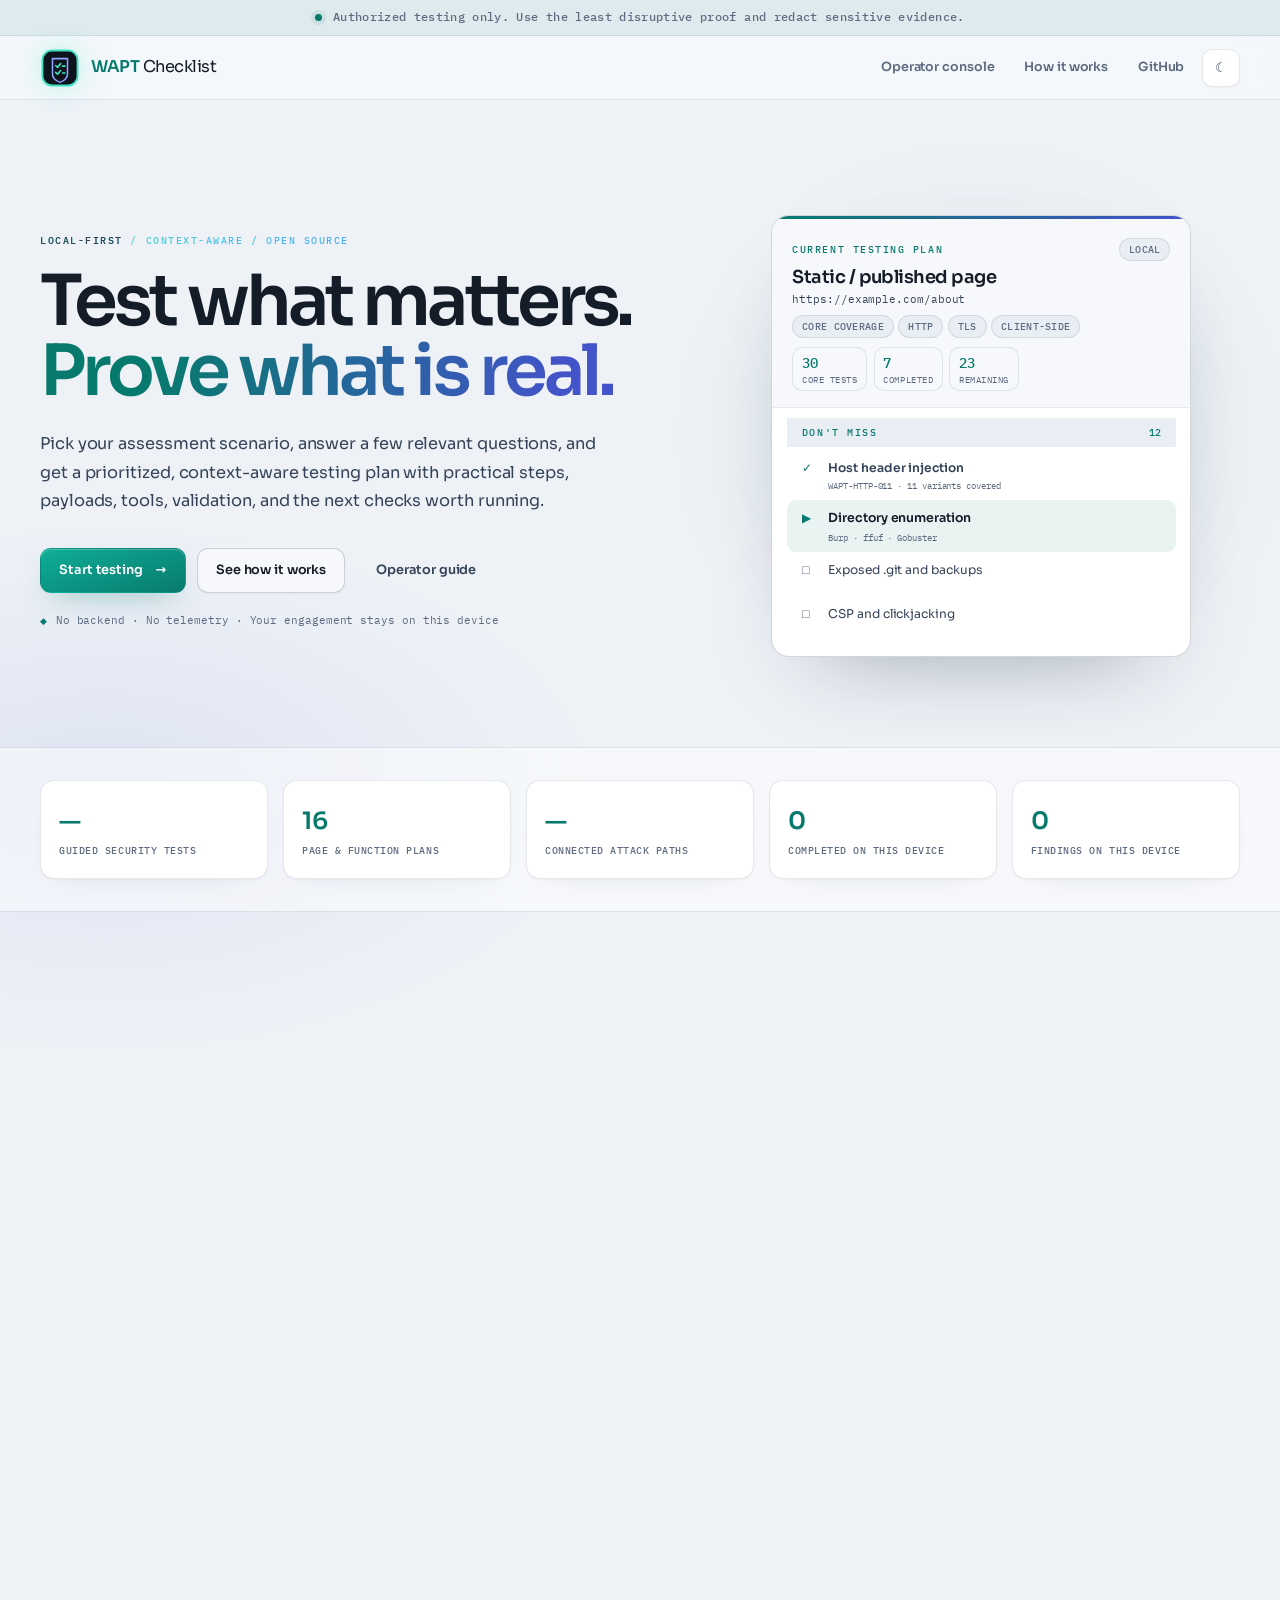
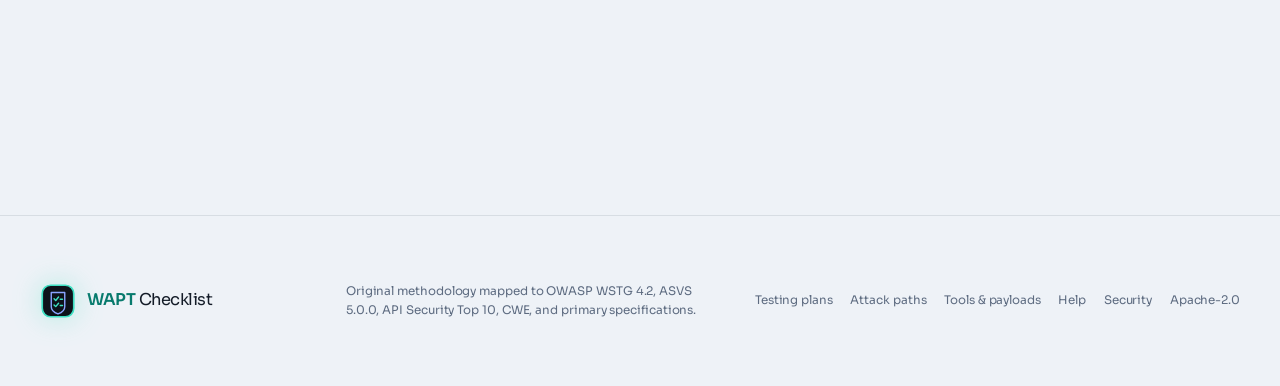
==== commit 04991cd5: "Practical-variant wave 1 continues: session management complete (r16) Session-management category is" ====
--- a/index.html
+++ b/index.html
@@ -11,11 +11,11 @@
   <link rel="preload" href="assets/fonts/sora-400.woff2" as="font" type="font/woff2" crossorigin>
   <link rel="preload" href="assets/fonts/sora-600.woff2" as="font" type="font/woff2" crossorigin>
   <link rel="prefetch" href="app.html" as="document">
-  <script src="js/ui/theme-boot.js?v=1.0.0-r15"></script>
-  <link rel="stylesheet" href="css/styles.css?v=1.0.0-r15">
-  <link rel="stylesheet" href="css/polish.css?v=1.0.0-r15">
-<link rel="stylesheet" href="css/identity.css?v=1.0.0-r15">
-  <script type="module" src="js/ui/home.js?v=1.0.0-r15"></script>
+  <script src="js/ui/theme-boot.js?v=1.0.0-r16"></script>
+  <link rel="stylesheet" href="css/styles.css?v=1.0.0-r16">
+  <link rel="stylesheet" href="css/polish.css?v=1.0.0-r16">
+<link rel="stylesheet" href="css/identity.css?v=1.0.0-r16">
+  <script type="module" src="js/ui/home.js?v=1.0.0-r16"></script>
 </head>
 <body>
   <a class="skip-link" href="#main">Skip to content</a>
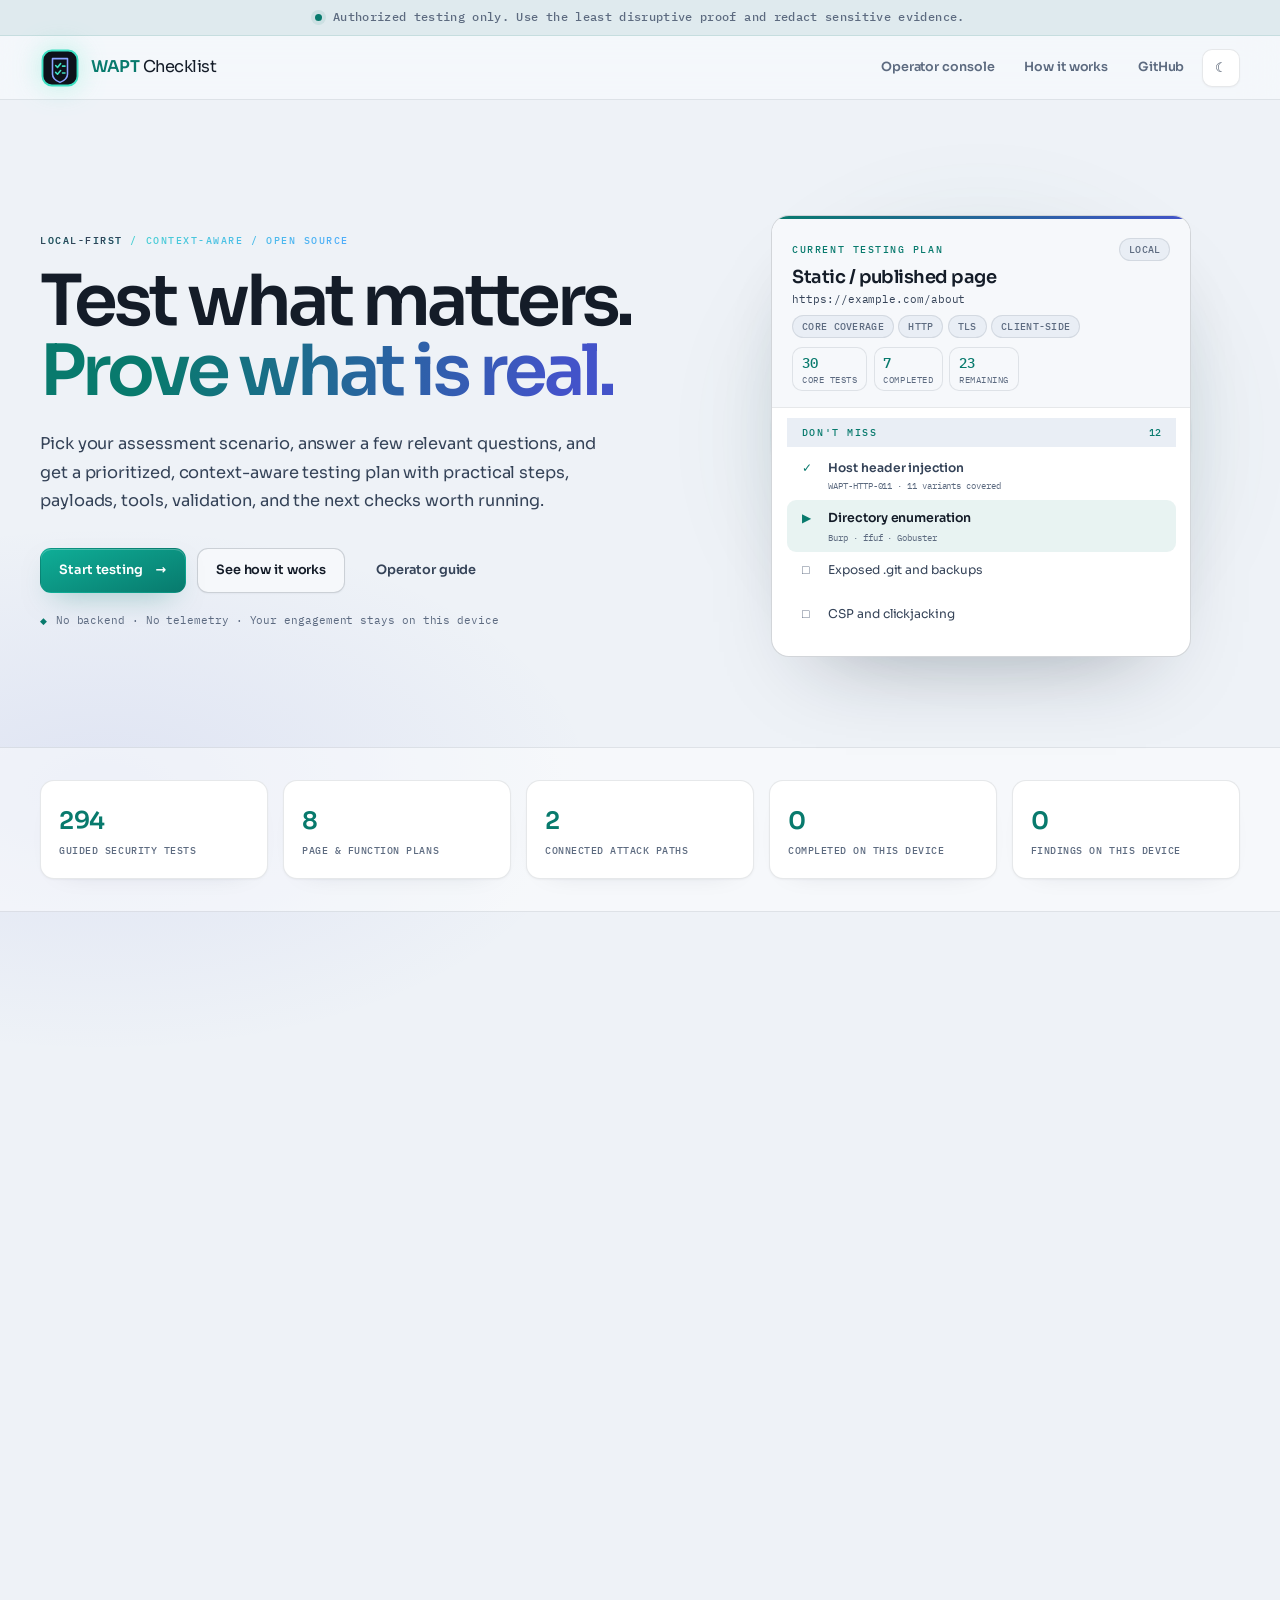
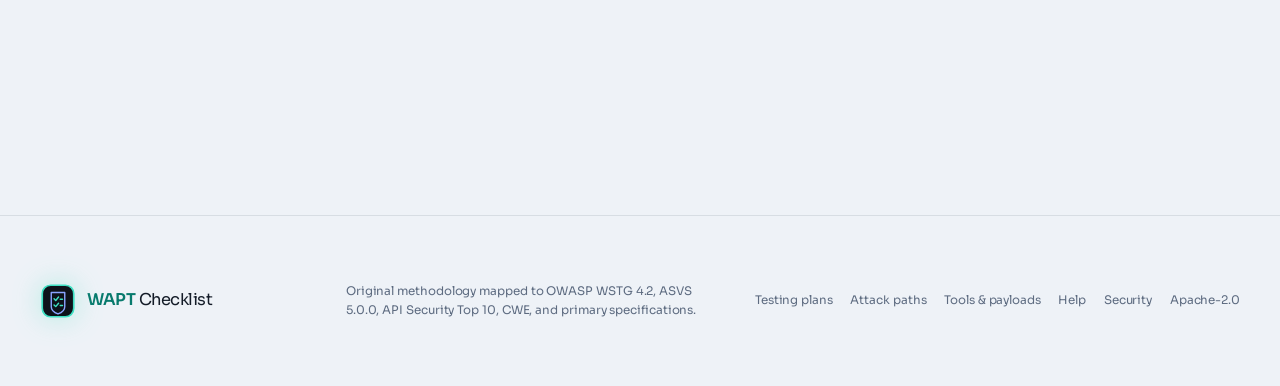
==== commit fe20f524: "Practical-variant wave 1 continues: authorization complete (r17) Authorization category is 43/43 ste" ====
--- a/index.html
+++ b/index.html
@@ -11,11 +11,11 @@
   <link rel="preload" href="assets/fonts/sora-400.woff2" as="font" type="font/woff2" crossorigin>
   <link rel="preload" href="assets/fonts/sora-600.woff2" as="font" type="font/woff2" crossorigin>
   <link rel="prefetch" href="app.html" as="document">
-  <script src="js/ui/theme-boot.js?v=1.0.0-r16"></script>
-  <link rel="stylesheet" href="css/styles.css?v=1.0.0-r16">
-  <link rel="stylesheet" href="css/polish.css?v=1.0.0-r16">
-<link rel="stylesheet" href="css/identity.css?v=1.0.0-r16">
-  <script type="module" src="js/ui/home.js?v=1.0.0-r16"></script>
+  <script src="js/ui/theme-boot.js?v=1.0.0-r17"></script>
+  <link rel="stylesheet" href="css/styles.css?v=1.0.0-r17">
+  <link rel="stylesheet" href="css/polish.css?v=1.0.0-r17">
+<link rel="stylesheet" href="css/identity.css?v=1.0.0-r17">
+  <script type="module" src="js/ui/home.js?v=1.0.0-r17"></script>
 </head>
 <body>
   <a class="skip-link" href="#main">Skip to content</a>
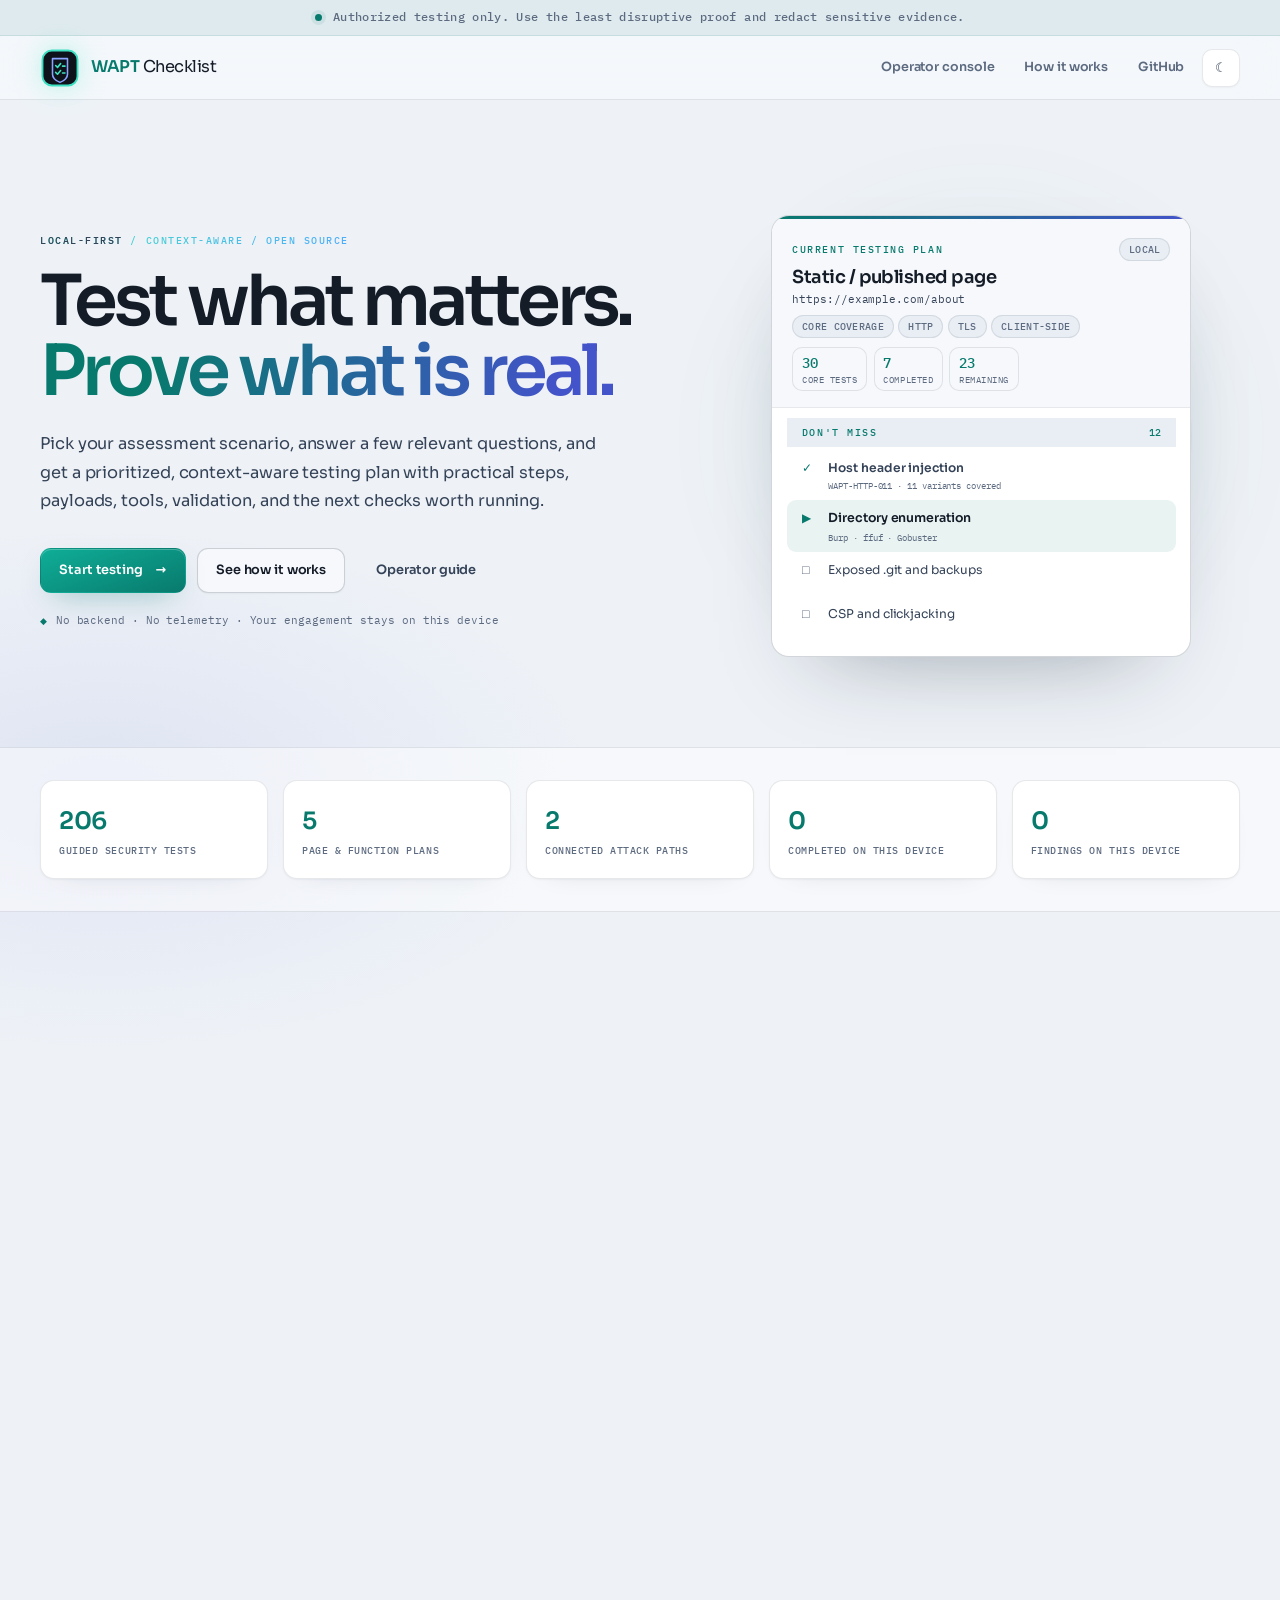
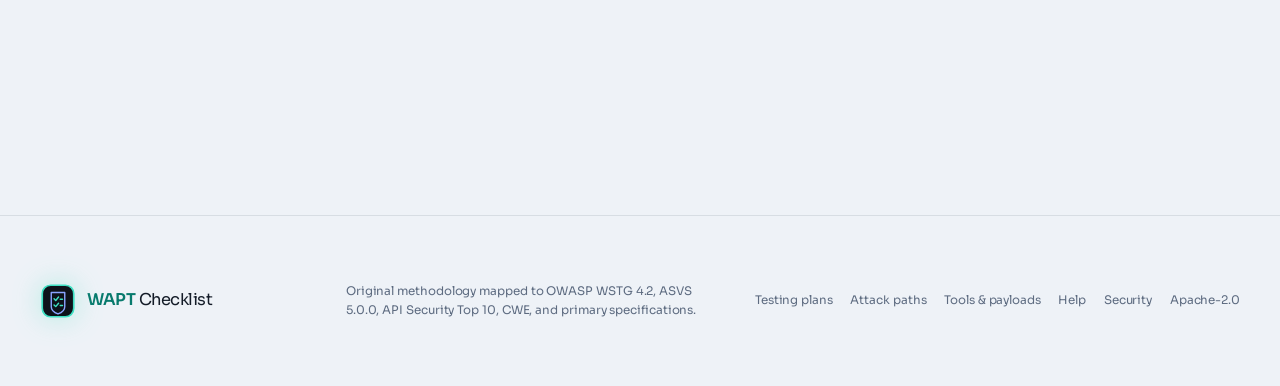
==== commit d0dbd4e6: "Practical-variant wave 1 continues: API security and GraphQL complete (r18) API-security category 40" ====
--- a/index.html
+++ b/index.html
@@ -11,11 +11,11 @@
   <link rel="preload" href="assets/fonts/sora-400.woff2" as="font" type="font/woff2" crossorigin>
   <link rel="preload" href="assets/fonts/sora-600.woff2" as="font" type="font/woff2" crossorigin>
   <link rel="prefetch" href="app.html" as="document">
-  <script src="js/ui/theme-boot.js?v=1.0.0-r17"></script>
-  <link rel="stylesheet" href="css/styles.css?v=1.0.0-r17">
-  <link rel="stylesheet" href="css/polish.css?v=1.0.0-r17">
-<link rel="stylesheet" href="css/identity.css?v=1.0.0-r17">
-  <script type="module" src="js/ui/home.js?v=1.0.0-r17"></script>
+  <script src="js/ui/theme-boot.js?v=1.0.0-r18"></script>
+  <link rel="stylesheet" href="css/styles.css?v=1.0.0-r18">
+  <link rel="stylesheet" href="css/polish.css?v=1.0.0-r18">
+<link rel="stylesheet" href="css/identity.css?v=1.0.0-r18">
+  <script type="module" src="js/ui/home.js?v=1.0.0-r18"></script>
 </head>
 <body>
   <a class="skip-link" href="#main">Skip to content</a>
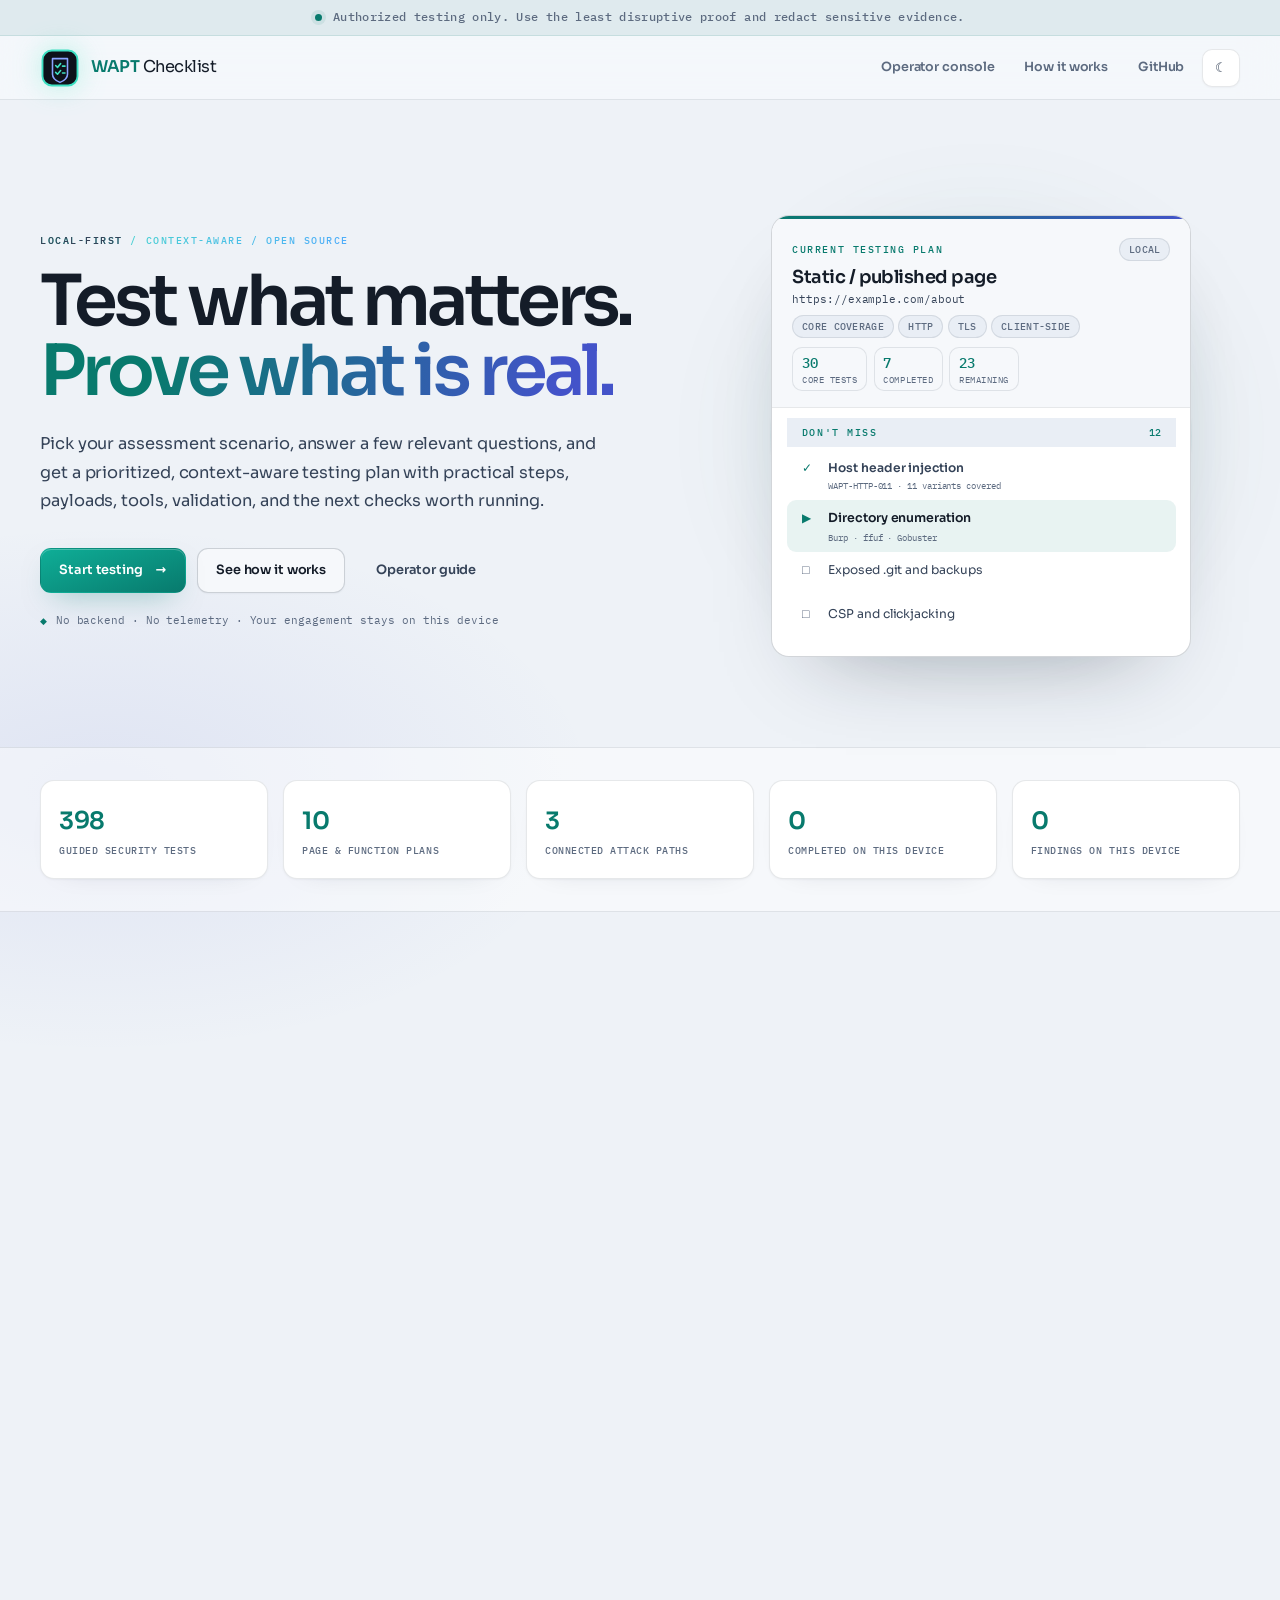
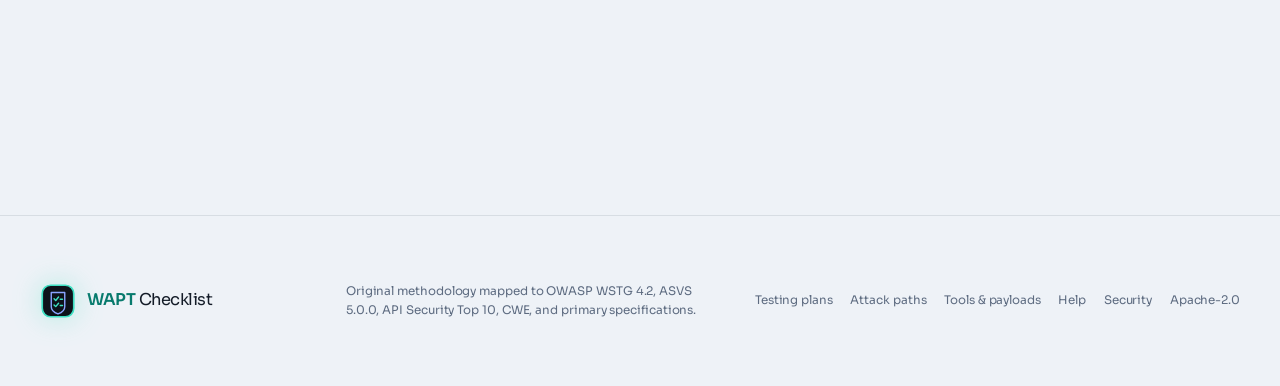
==== commit 291d8db6: "Practical-variant wave 1 near-complete: headers, client-side, file handling (r19) Security headers 2" ====
--- a/index.html
+++ b/index.html
@@ -11,11 +11,11 @@
   <link rel="preload" href="assets/fonts/sora-400.woff2" as="font" type="font/woff2" crossorigin>
   <link rel="preload" href="assets/fonts/sora-600.woff2" as="font" type="font/woff2" crossorigin>
   <link rel="prefetch" href="app.html" as="document">
-  <script src="js/ui/theme-boot.js?v=1.0.0-r18"></script>
-  <link rel="stylesheet" href="css/styles.css?v=1.0.0-r18">
-  <link rel="stylesheet" href="css/polish.css?v=1.0.0-r18">
-<link rel="stylesheet" href="css/identity.css?v=1.0.0-r18">
-  <script type="module" src="js/ui/home.js?v=1.0.0-r18"></script>
+  <script src="js/ui/theme-boot.js?v=1.0.0-r19"></script>
+  <link rel="stylesheet" href="css/styles.css?v=1.0.0-r19">
+  <link rel="stylesheet" href="css/polish.css?v=1.0.0-r19">
+<link rel="stylesheet" href="css/identity.css?v=1.0.0-r19">
+  <script type="module" src="js/ui/home.js?v=1.0.0-r19"></script>
 </head>
 <body>
   <a class="skip-link" href="#main">Skip to content</a>
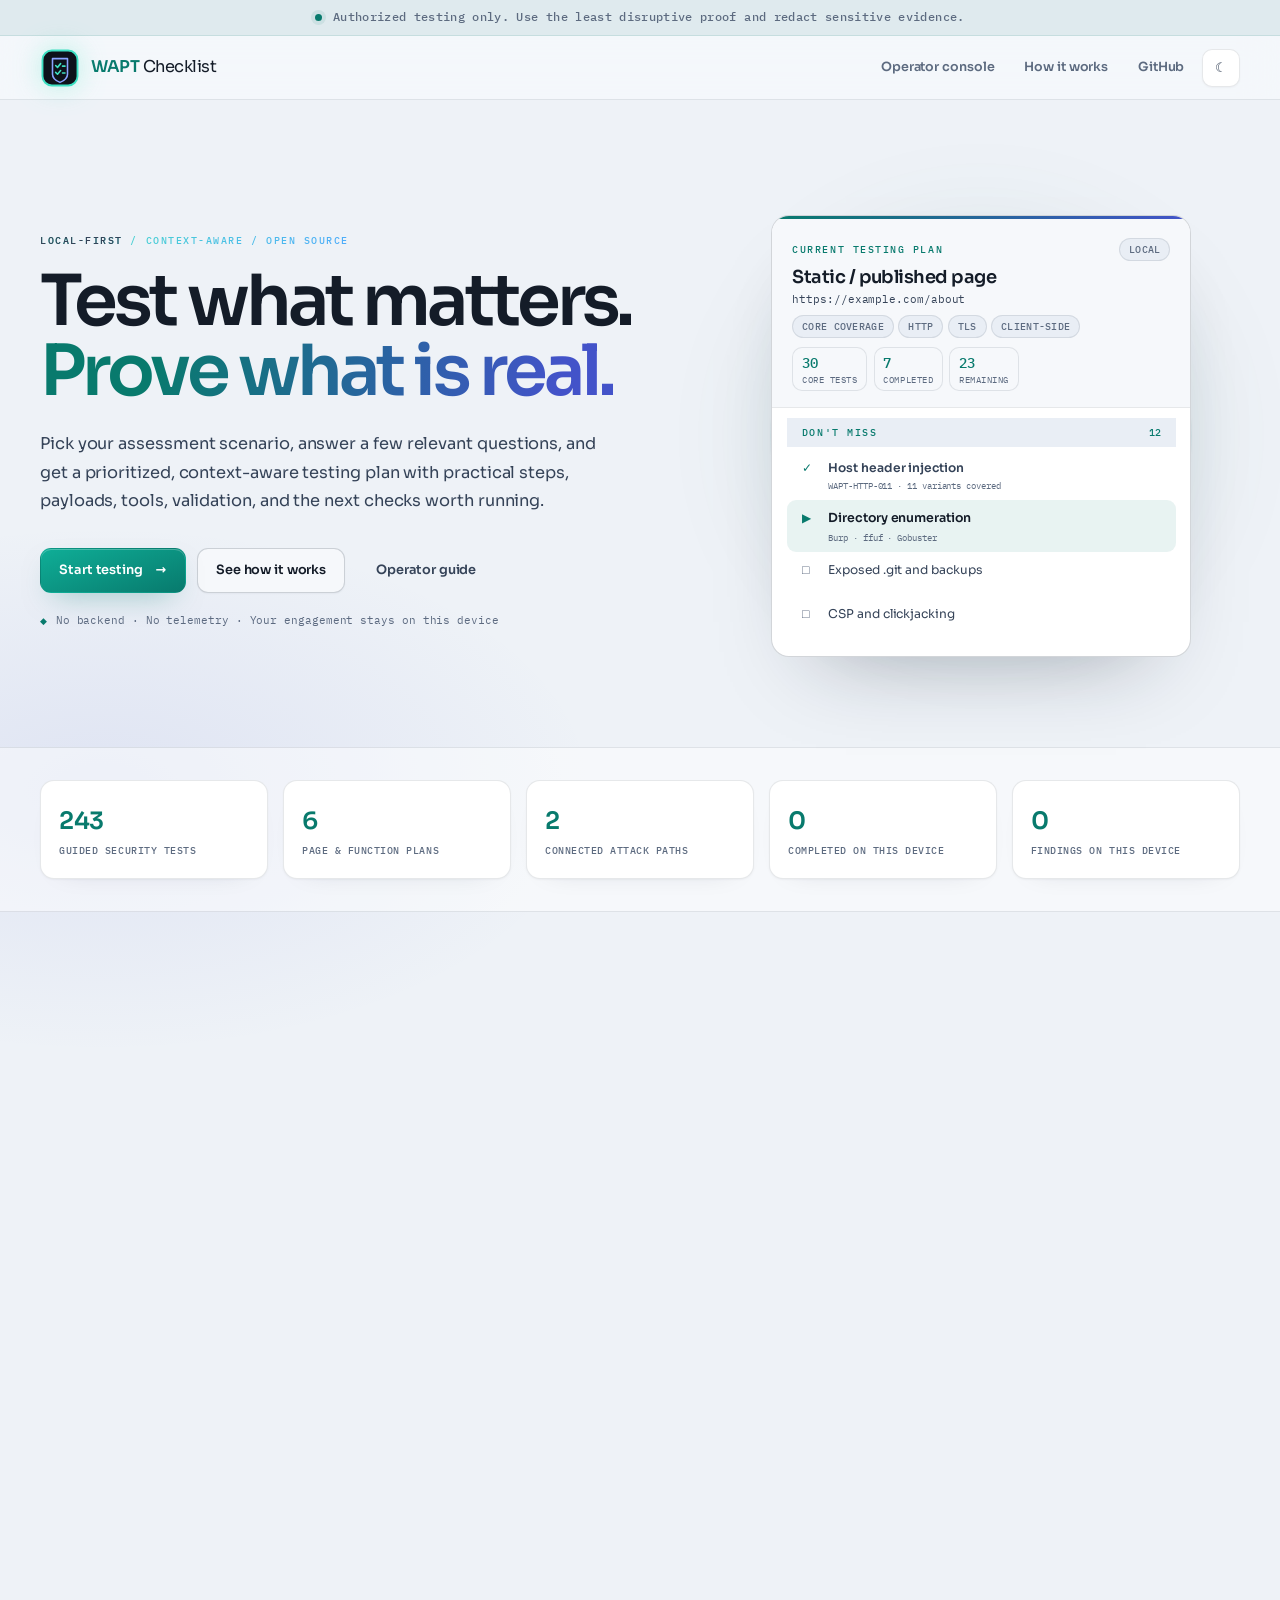
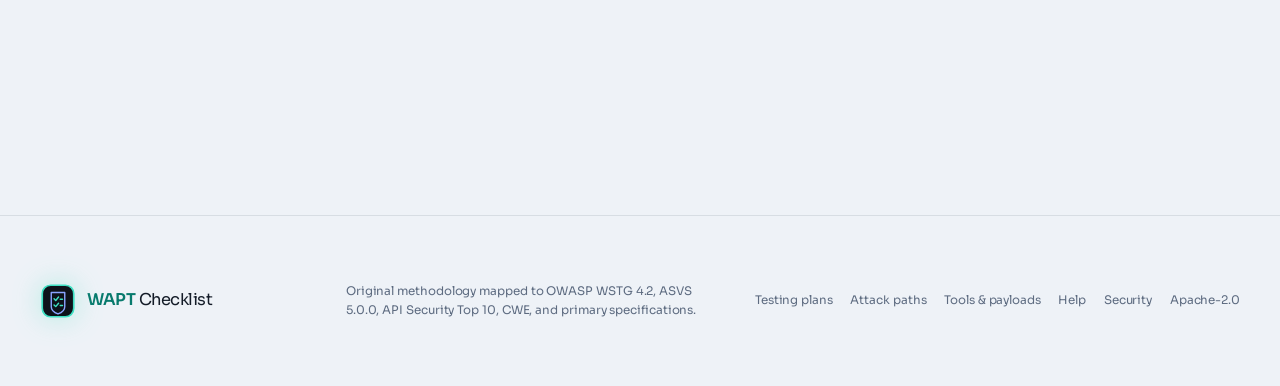
==== commit fde30bec: "Practical-variant wave 1 COMPLETE: business logic and races (r20) Business-logic category 35/35 (31 " ====
--- a/index.html
+++ b/index.html
@@ -11,11 +11,11 @@
   <link rel="preload" href="assets/fonts/sora-400.woff2" as="font" type="font/woff2" crossorigin>
   <link rel="preload" href="assets/fonts/sora-600.woff2" as="font" type="font/woff2" crossorigin>
   <link rel="prefetch" href="app.html" as="document">
-  <script src="js/ui/theme-boot.js?v=1.0.0-r19"></script>
-  <link rel="stylesheet" href="css/styles.css?v=1.0.0-r19">
-  <link rel="stylesheet" href="css/polish.css?v=1.0.0-r19">
-<link rel="stylesheet" href="css/identity.css?v=1.0.0-r19">
-  <script type="module" src="js/ui/home.js?v=1.0.0-r19"></script>
+  <script src="js/ui/theme-boot.js?v=1.0.0-r20"></script>
+  <link rel="stylesheet" href="css/styles.css?v=1.0.0-r20">
+  <link rel="stylesheet" href="css/polish.css?v=1.0.0-r20">
+<link rel="stylesheet" href="css/identity.css?v=1.0.0-r20">
+  <script type="module" src="js/ui/home.js?v=1.0.0-r20"></script>
 </head>
 <body>
   <a class="skip-link" href="#main">Skip to content</a>
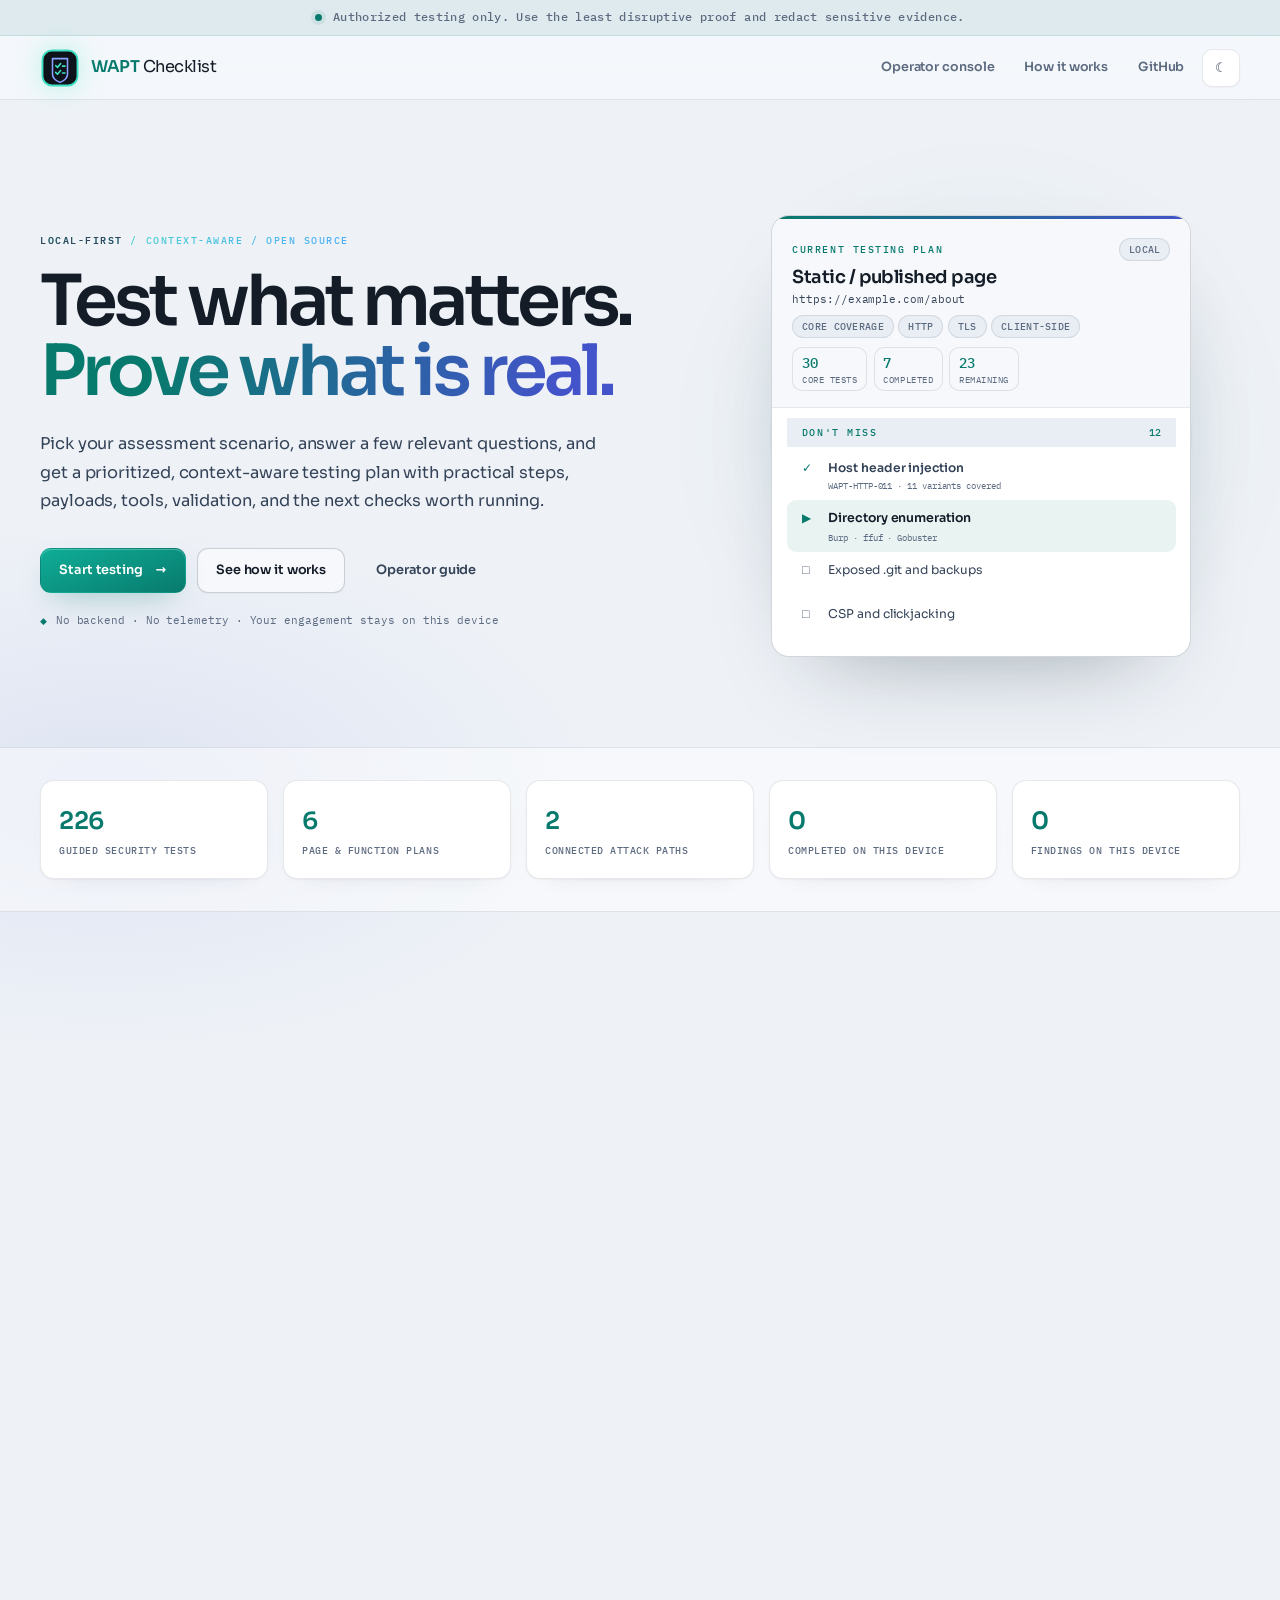
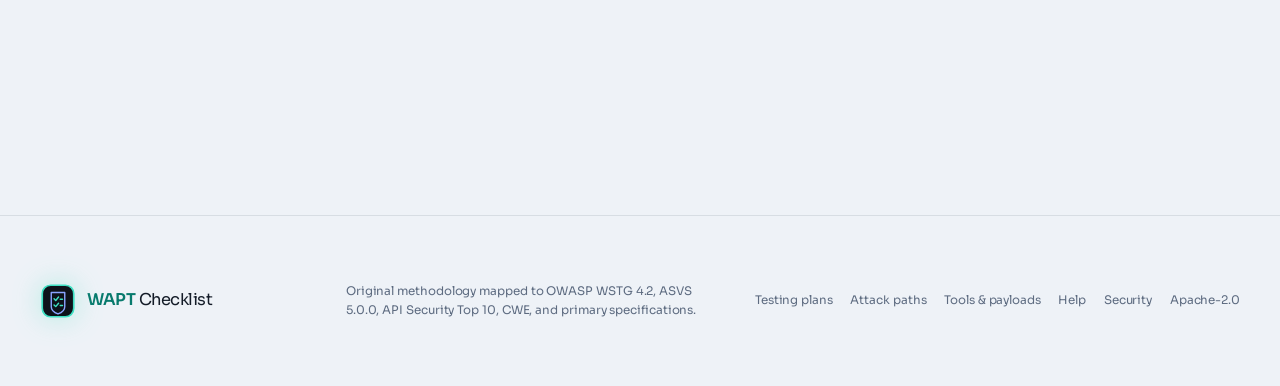
==== commit 946c6b61: "v1.2: evidence attachments — local, capped, report-embedded (r21) Evidence packs carry redacted scre" ====
--- a/index.html
+++ b/index.html
@@ -11,11 +11,11 @@
   <link rel="preload" href="assets/fonts/sora-400.woff2" as="font" type="font/woff2" crossorigin>
   <link rel="preload" href="assets/fonts/sora-600.woff2" as="font" type="font/woff2" crossorigin>
   <link rel="prefetch" href="app.html" as="document">
-  <script src="js/ui/theme-boot.js?v=1.0.0-r20"></script>
-  <link rel="stylesheet" href="css/styles.css?v=1.0.0-r20">
-  <link rel="stylesheet" href="css/polish.css?v=1.0.0-r20">
-<link rel="stylesheet" href="css/identity.css?v=1.0.0-r20">
-  <script type="module" src="js/ui/home.js?v=1.0.0-r20"></script>
+  <script src="js/ui/theme-boot.js?v=1.0.0-r21"></script>
+  <link rel="stylesheet" href="css/styles.css?v=1.0.0-r21">
+  <link rel="stylesheet" href="css/polish.css?v=1.0.0-r21">
+<link rel="stylesheet" href="css/identity.css?v=1.0.0-r21">
+  <script type="module" src="js/ui/home.js?v=1.0.0-r21"></script>
 </head>
 <body>
   <a class="skip-link" href="#main">Skip to content</a>
--- a/css/identity.css
+++ b/css/identity.css
@@ -332,3 +332,28 @@
 .saved-view-save{min-height:30px;padding:.25rem .7rem;border:1px dashed var(--line-strong);border-radius:100px;background:transparent;color:var(--muted);font:500 .62rem var(--font-mono);cursor:pointer}
 .saved-view-save:hover{border-style:solid;color:var(--brand);border-color:rgba(69,224,192,.45)}
 @media (pointer:coarse){.saved-view-chip,.saved-view-save{min-height:44px}}
+
+/* ── 19. Evidence attachments ────────────────────────────────────────────── */
+.evidence-attach{border-top:1px dashed var(--line);padding-top:.6rem}
+.evidence-attach-note{display:block;margin:.25rem 0 .45rem;color:var(--high);font-size:.6rem;line-height:1.5}
+.evidence-attach-row{display:flex;align-items:center;gap:.5rem}
+.evidence-attach-button{display:inline-flex;align-items:center;gap:.4rem;min-height:32px;padding:.25rem .75rem;
+  border:1px dashed rgba(69,224,192,.45);border-radius:100px;background:rgba(69,224,192,.06);color:var(--brand);
+  font:500 .64rem var(--font-mono);cursor:pointer}
+.evidence-attach-button:hover{border-style:solid;background:rgba(69,224,192,.12)}
+.evidence-attach-list{display:grid;gap:.3rem;margin:.5rem 0 0;padding:0;list-style:none}
+.evidence-attach-item{display:flex;align-items:center;gap:.5rem;padding:.3rem .5rem;border:1px solid var(--line);border-radius:8px;background:var(--surface-2);font-size:.66rem}
+.evidence-attach-kind{flex:0 0 auto}
+.evidence-attach-name{flex:1;min-width:0;overflow:hidden;text-overflow:ellipsis;white-space:nowrap;color:var(--ink-2)}
+.evidence-attach-remove{width:22px;height:22px;display:grid;place-items:center;border:1px solid var(--line);border-radius:6px;background:transparent;color:var(--muted);cursor:pointer;font-size:.8rem}
+.evidence-attach-remove:hover{border-color:var(--high-line);color:var(--high);background:var(--high-bg)}
+.evidence-attach-status{display:block;min-height:1em;color:var(--med);font-size:.6rem}
+.evidence-attachment-gallery{display:flex;flex-wrap:wrap;gap:.6rem;margin:.6rem 0;padding:.6rem;border:1px dashed var(--line);border-radius:10px}
+.evidence-attachment{margin:0;max-width:240px}
+.evidence-attachment img{max-width:240px;max-height:150px;border:1px solid var(--line);border-radius:8px;display:block;object-fit:cover}
+.evidence-attachment-text{max-width:240px;max-height:120px;overflow:auto;margin:0;padding:.45rem .55rem;border:1px solid var(--line);border-radius:8px;background:var(--terminal);color:#c8d3de;font:400 .58rem/1.5 var(--font-mono);white-space:pre-wrap}
+.evidence-attachment figcaption{display:flex;align-items:center;gap:.4rem;margin-top:.3rem;font-size:.6rem;color:var(--muted)}
+.evidence-attachment figcaption a{color:var(--brand);text-decoration:underline;text-underline-offset:2px}
+.evidence-attach-more{display:inline-flex;align-items:center;gap:.3rem;min-height:34px;padding:.3rem .6rem;border:1px dashed var(--line-strong);border-radius:8px;color:var(--muted);font:500 .62rem var(--font-mono);cursor:pointer}
+.evidence-attach-more:hover{border-color:rgba(69,224,192,.45);color:var(--brand)}
+@media (pointer:coarse){.evidence-attach-button,.evidence-attach-remove,.evidence-attach-more{min-height:44px}}
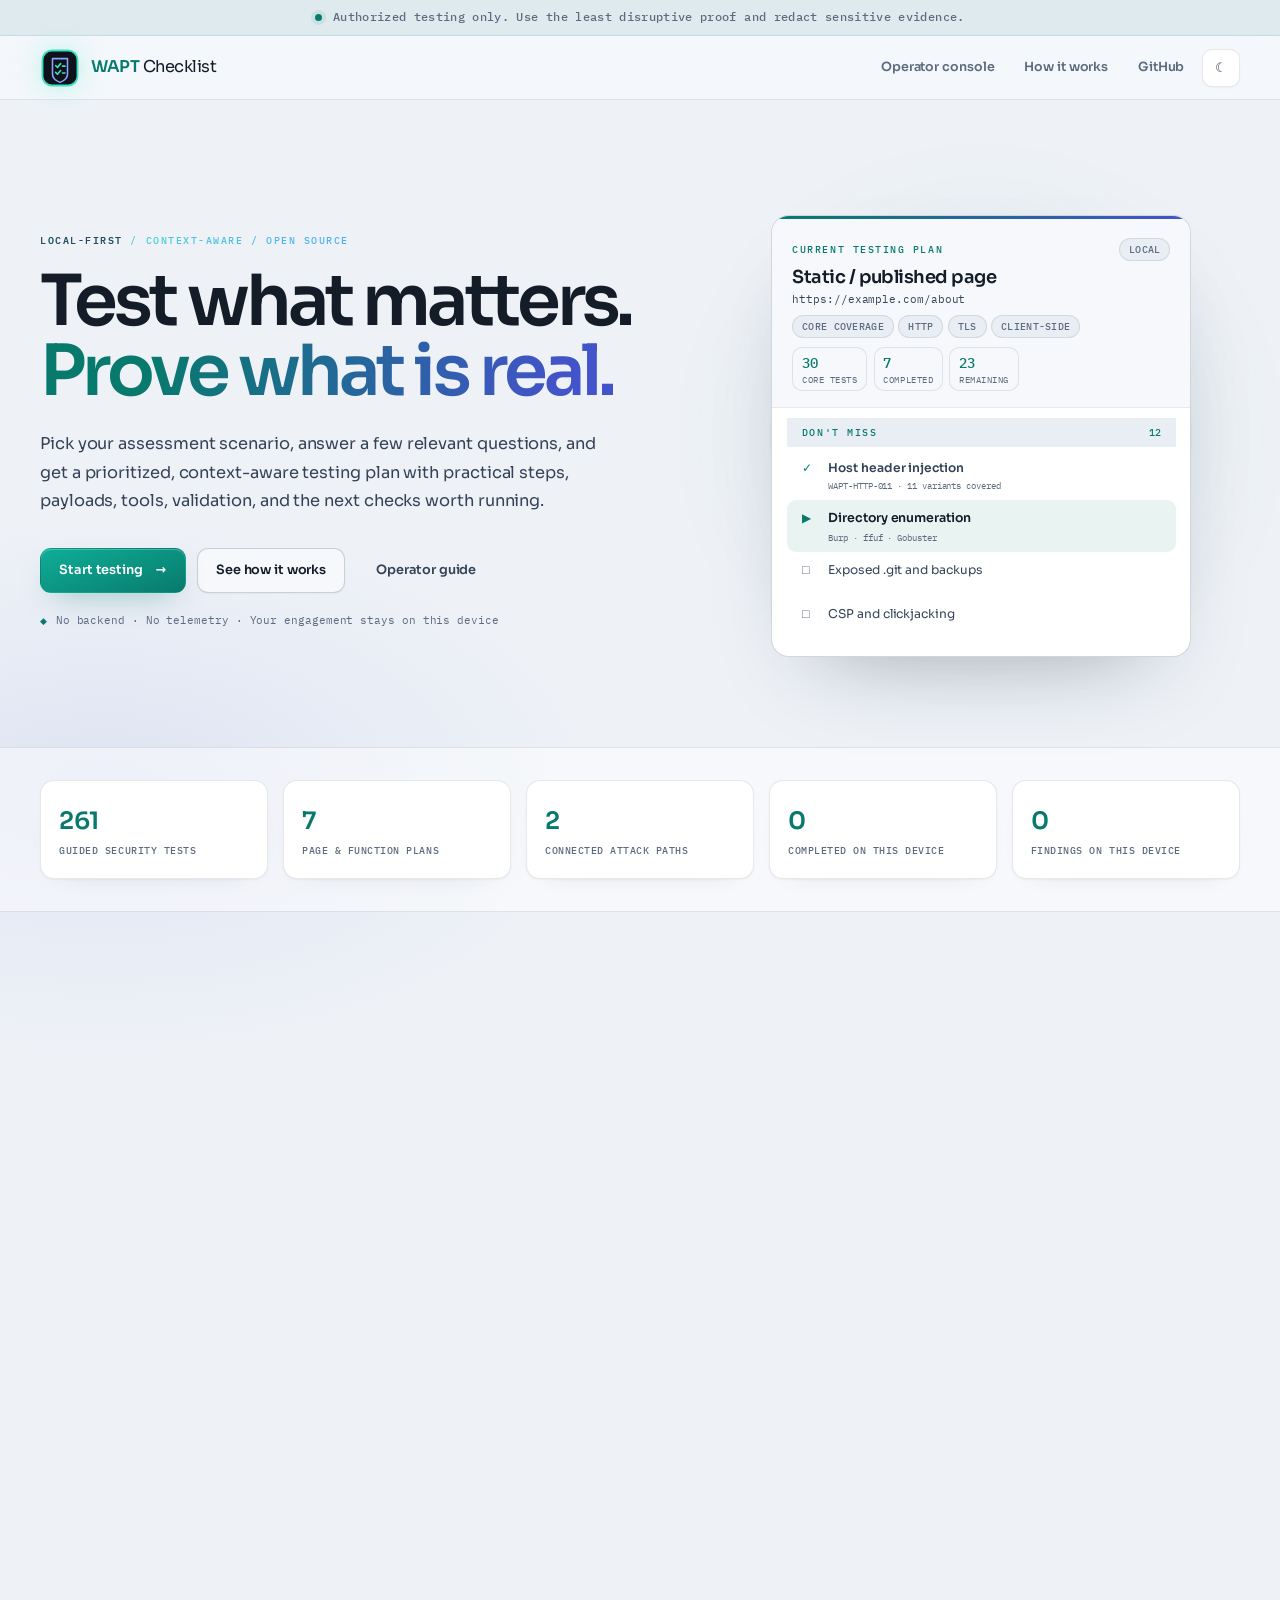
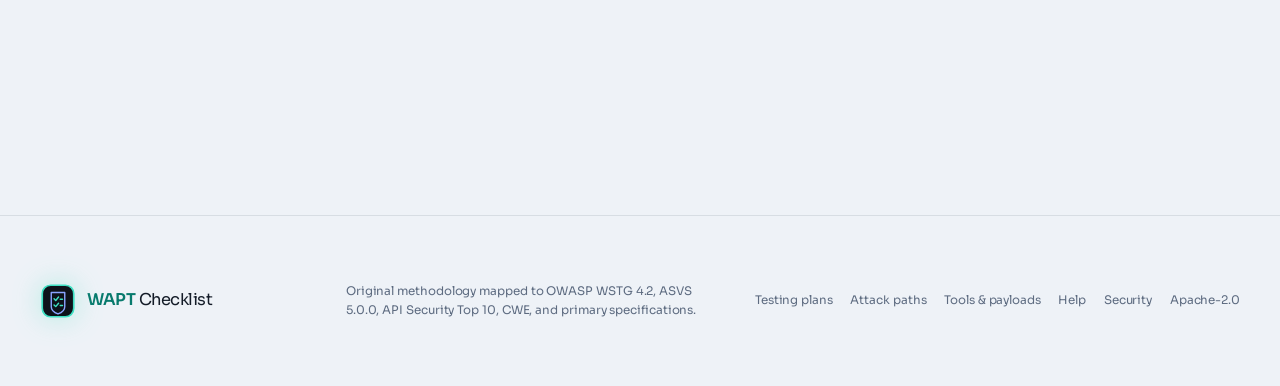
==== commit 34a80d39: "v1.2: engagement templates + scope diff (r22) Scope templates: "★ Template" in the header freezes th" ====
--- a/index.html
+++ b/index.html
@@ -11,11 +11,11 @@
   <link rel="preload" href="assets/fonts/sora-400.woff2" as="font" type="font/woff2" crossorigin>
   <link rel="preload" href="assets/fonts/sora-600.woff2" as="font" type="font/woff2" crossorigin>
   <link rel="prefetch" href="app.html" as="document">
-  <script src="js/ui/theme-boot.js?v=1.0.0-r21"></script>
-  <link rel="stylesheet" href="css/styles.css?v=1.0.0-r21">
-  <link rel="stylesheet" href="css/polish.css?v=1.0.0-r21">
-<link rel="stylesheet" href="css/identity.css?v=1.0.0-r21">
-  <script type="module" src="js/ui/home.js?v=1.0.0-r21"></script>
+  <script src="js/ui/theme-boot.js?v=1.0.0-r22"></script>
+  <link rel="stylesheet" href="css/styles.css?v=1.0.0-r22">
+  <link rel="stylesheet" href="css/polish.css?v=1.0.0-r22">
+<link rel="stylesheet" href="css/identity.css?v=1.0.0-r22">
+  <script type="module" src="js/ui/home.js?v=1.0.0-r22"></script>
 </head>
 <body>
   <a class="skip-link" href="#main">Skip to content</a>
--- a/css/identity.css
+++ b/css/identity.css
@@ -357,3 +357,37 @@
 .evidence-attach-more{display:inline-flex;align-items:center;gap:.3rem;min-height:34px;padding:.3rem .6rem;border:1px dashed var(--line-strong);border-radius:8px;color:var(--muted);font:500 .62rem var(--font-mono);cursor:pointer}
 .evidence-attach-more:hover{border-color:rgba(69,224,192,.45);color:var(--brand)}
 @media (pointer:coarse){.evidence-attach-button,.evidence-attach-remove,.evidence-attach-more{min-height:44px}}
+
+/* ── 20. Scope templates + history/diff ──────────────────────────────────── */
+.scope-templates{margin:.2rem 0 .4rem;padding:.6rem .75rem;border:1px solid color-mix(in srgb,var(--accent-2) 25%,var(--line));border-radius:12px;background:color-mix(in srgb,var(--accent-2) 5%,transparent)}
+.scope-templates .micro-label{margin:0 0 .45rem;color:var(--accent-2)}
+.scope-template-row{display:flex;flex-wrap:wrap;gap:.4rem}
+.scope-template-chip{display:inline-flex;align-items:center;min-height:32px;padding:.3rem .8rem;border:1px solid color-mix(in srgb,var(--accent-2) 35%,var(--line));border-radius:100px;background:var(--surface-2);color:var(--ink-2);font:500 .66rem var(--font-mono);cursor:pointer;transition:all .16s var(--ease)}
+.scope-template-chip:hover{border-color:var(--accent-2);color:var(--ink);box-shadow:0 0 16px -6px color-mix(in srgb,var(--accent-2) 55%,transparent)}
+.scope-history{margin-top:.7rem;padding:.7rem .8rem;border-radius:12px;border:1px solid transparent;
+  background:linear-gradient(180deg,rgba(151,165,255,.05),transparent 70%) padding-box,
+  linear-gradient(135deg,rgba(151,165,255,.28),rgba(148,170,197,.12)) border-box}
+.scope-history .micro-label{margin:0 0 .5rem;color:var(--accent-2)}
+.scope-history-actions{display:flex;flex-wrap:wrap;gap:.4rem;align-items:center}
+.scope-snapshot-chip{display:inline-flex;align-items:center;gap:.4rem;min-height:30px;padding:.22rem .4rem .22rem .65rem;border:1px solid var(--line);border-radius:100px;background:var(--surface-2);color:var(--ink-2);font:500 .6rem var(--font-mono);cursor:pointer}
+.scope-snapshot-chip[aria-pressed='true']{border-color:color-mix(in srgb,var(--accent-2) 45%,transparent);background:color-mix(in srgb,var(--accent-2) 10%,transparent);color:var(--ink)}
+.scope-snapshot-chip .snap-remove{display:grid;place-items:center;width:18px;height:18px;border-radius:50%;color:var(--muted);font-size:.72rem}
+.scope-snapshot-chip .snap-remove:hover{background:var(--high-bg);color:var(--high)}
+.scope-snapshot-save{min-height:30px;padding:.25rem .7rem;border:1px dashed var(--line-strong);border-radius:100px;background:transparent;color:var(--muted);font:500 .6rem var(--font-mono);cursor:pointer}
+.scope-snapshot-save:hover{border-style:solid;color:var(--accent-2);border-color:color-mix(in srgb,var(--accent-2) 45%,transparent)}
+.scope-diff{margin-top:.6rem;display:grid;gap:.5rem}
+.scope-diff-empty{margin:0;color:var(--muted);font-size:.66rem}
+.scope-diff-answers{display:grid;gap:.25rem;margin:0;padding:0;list-style:none}
+.scope-diff-answers li{display:flex;flex-wrap:wrap;gap:.35rem .55rem;align-items:baseline;padding:.3rem .5rem;border-radius:8px;background:var(--surface-2);font-size:.66rem;color:var(--ink-2)}
+.scope-diff-answers .dir{min-width:3.6rem;font:600 .56rem var(--font-mono);letter-spacing:.06em;text-transform:uppercase}
+.scope-diff-answers .dir.added{color:var(--low)}
+.scope-diff-answers .dir.removed{color:var(--high)}
+.scope-diff-answers .dir.changed{color:var(--med)}
+.scope-diff-answers .from{color:var(--muted)}
+.scope-diff-answers .arrow{color:var(--faint)}
+.scope-diff-categories{display:flex;flex-wrap:wrap;gap:.35rem;margin:0;padding:0;list-style:none}
+.scope-diff-categories li{display:inline-flex;align-items:center;gap:.3rem;padding:.18rem .55rem;border-radius:100px;font:500 .58rem var(--font-mono)}
+.scope-diff-categories li.on{color:var(--low);border:1px solid var(--low-line);background:var(--low-bg)}
+.scope-diff-categories li.off{color:var(--high);border:1px solid var(--high-line);background:var(--high-bg)}
+.scope-diff-categories .delta{opacity:.8}
+@media (pointer:coarse){.scope-template-chip,.scope-snapshot-chip,.scope-snapshot-save{min-height:44px}}
